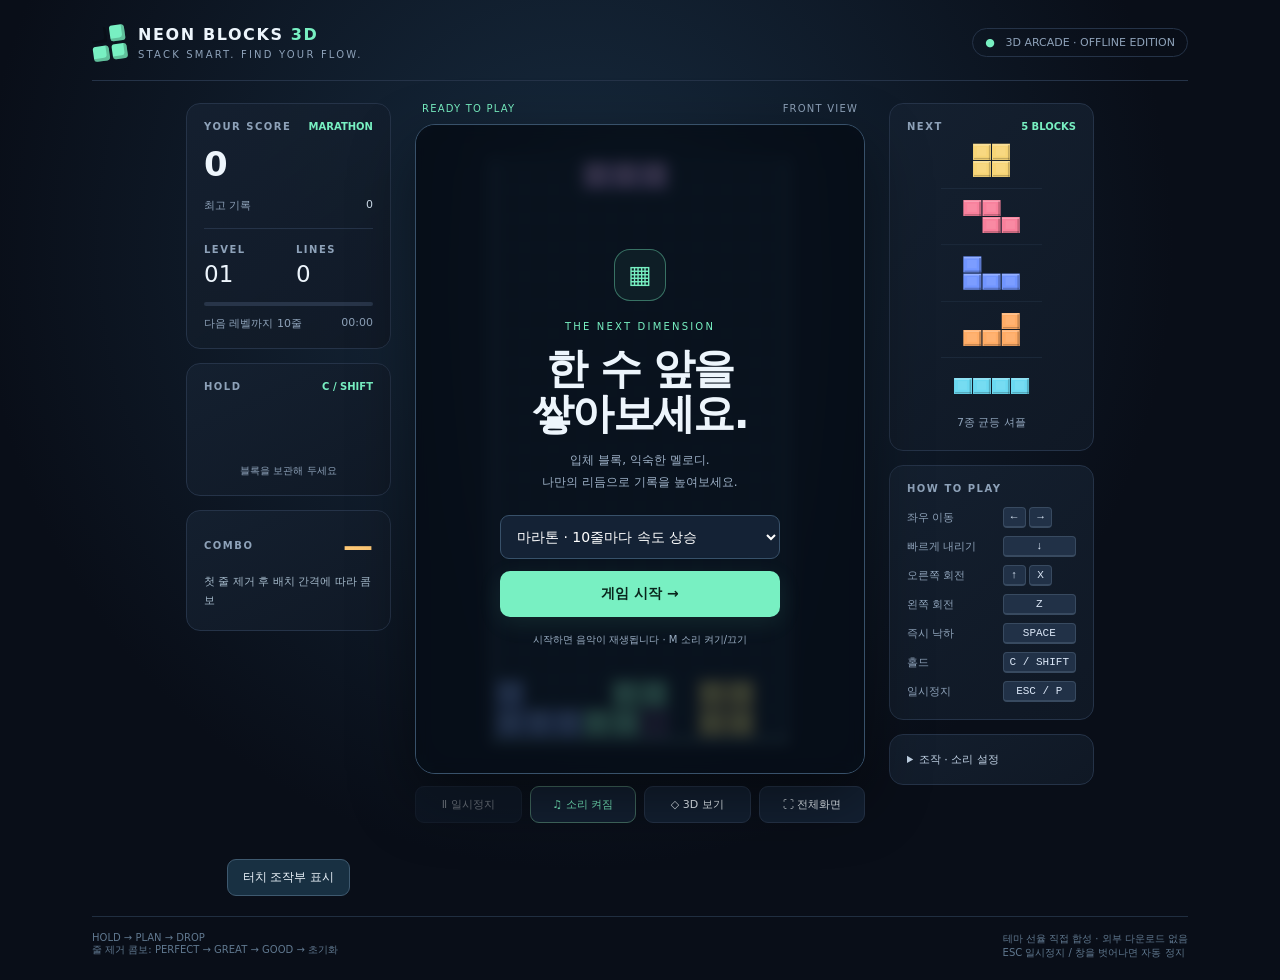
==== index.html @ 8e97a6e9 "Improve ergonomics: horizontal action keys, adjustable controller spacing, optional PC gamepad" ====
<!doctype html>
<html lang="ko">
<head>
<meta charset="utf-8"><meta name="viewport" content="width=device-width,initial-scale=1,viewport-fit=cover"><meta name="theme-color" content="#090e18"><meta name="apple-mobile-web-app-capable" content="yes"><meta name="mobile-web-app-capable" content="yes"><meta name="apple-mobile-web-app-status-bar-style" content="black-translucent">
<title>NEON BLOCKS 3D · 테트리스</title>
<style>
:root{color-scheme:dark;--bg:#090e18;--panel:#111b2a;--line:#253348;--text:#edf5fc;--muted:#8ea2b9;--mint:#78f0c2;--amber:#ffc976}*{box-sizing:border-box}body{margin:0;background:radial-gradient(ellipse at 45% 25%,#172b3f 0,transparent 60%),var(--bg);color:var(--text);font-family:Inter,"Segoe UI","Malgun Gothic",system-ui,sans-serif;font-size:14px;min-height:100svh}button,input,select{font:inherit}button{cursor:pointer;color:inherit}button:focus-visible,select:focus-visible,input:focus-visible{outline:2px solid var(--mint);outline-offset:4px}button{touch-action:manipulation}button:disabled{opacity:.35;cursor:default}.shell{max-width:1160px;margin:auto;padding:25px 32px 20px}.top{display:flex;align-items:center;justify-content:space-between;padding-bottom:20px;border-bottom:1px solid var(--line);gap:12px}.logo{display:flex;align-items:center;gap:12px}.mark{width:34px;height:34px;display:grid;grid-template-columns:1fr 1fr;gap:3px;transform:rotate(-8deg)}.mark i{background:var(--mint);border-radius:3px;box-shadow:inset -3px -3px #0003}.mark i:first-child{background:transparent}.logo b{letter-spacing:.1em;font-size:16px}.logo small{display:block;font-size:10px;letter-spacing:.22em;color:var(--muted);margin-top:5px}.pill{border:1px solid var(--line);padding:7px 12px;border-radius:30px;color:var(--muted);font-size:11px;white-space:nowrap}.pill span{color:var(--mint)}.layout{display:grid;grid-template-columns:205px minmax(280px,450px) 205px;gap:24px;justify-content:center;margin-top:22px;align-items:start}.rail{display:grid;gap:14px}.card{border:1px solid var(--line);border-radius:14px;background:linear-gradient(145deg,#152131dc,#101926e8);padding:17px}.caption{font-size:10px;letter-spacing:.15em;color:var(--muted);font-weight:700;display:flex;justify-content:space-between;align-items:center}.caption em{font-style:normal;color:var(--mint);letter-spacing:0}.score{font-size:34px;line-height:1.3;font-weight:750;letter-spacing:-.04em;font-variant-numeric:tabular-nums;margin:10px 0 12px}.record{font-size:11px;color:var(--muted);display:flex;justify-content:space-between}.record b{color:#d0dfed;font-weight:500}.twins{display:grid;grid-template-columns:1fr 1fr;gap:15px;border-top:1px solid var(--line);padding-top:15px;margin-top:15px}.metric{font-size:23px;margin-top:6px;font-variant-numeric:tabular-nums}.meter{height:4px;background:#283549;border-radius:4px;margin-top:15px;overflow:hidden}.meter i{display:block;height:100%;background:var(--mint);width:0;transition:width .2s}.time{margin-top:10px;font-size:11px;color:var(--muted);display:flex;justify-content:space-between}.preview{display:block;width:100%;height:72px}.nextcanvas{height:282px}.holdhint{font-size:10px;text-align:center;color:var(--muted)}.combo-row{display:flex;align-items:center;justify-content:space-between}.combo-number{color:var(--amber);font-size:30px;font-weight:800}.small{font-size:11px;color:var(--muted);line-height:1.7}.board-column{min-width:0}.board-meta{display:flex;justify-content:space-between;align-items:center;font-size:10px;letter-spacing:.12em;color:var(--muted);margin:0 7px 10px}.live{color:var(--mint)}.stage{position:relative;width:100%;aspect-ratio:450/650;border:1px solid #38516a;border-radius:20px;overflow:hidden;background:radial-gradient(ellipse at 50% 25%,#142635,#080f1b 75%);box-shadow:0 25px 65px #0007,inset 0 1px #a5ebff17}.stage:after{content:"";position:absolute;pointer-events:none;inset:0;border-radius:20px;box-shadow:inset 0 0 40px #0004}.stage>canvas{position:absolute;inset:0;width:100%;height:100%;display:block}.overlay{position:absolute;z-index:5;inset:0;display:flex;align-items:center;justify-content:center;background:#070e19c9;backdrop-filter:blur(7px);padding:28px;text-align:center}.overlay[hidden]{display:none}.intro-icon{width:52px;height:52px;border:1px solid #78f0c266;margin:0 auto 20px;display:grid;place-items:center;border-radius:16px;color:var(--mint);font-size:25px;background:#78f0c20d}.overlay h1{font-size:clamp(28px,3.5vw,42px);letter-spacing:-.04em;line-height:1.08;margin:14px 0}.overlay p{color:#9db0c6;font-size:12px;line-height:1.8;margin:14px 0 22px;white-space:pre-line}.overline{font-size:10px;letter-spacing:.22em;color:var(--mint)}.primary{background:var(--mint);border:0;color:#09251c;padding:14px 25px;border-radius:10px;font-weight:800;width:100%;box-shadow:0 6px 24px #78f0c218}.primary:hover{background:#a3ffd8}.secondary{background:#1c2a3b;border:1px solid #3c5067;border-radius:10px;padding:11px;width:100%;margin-top:9px}.overlay select{width:100%;padding:12px;background:#142235;color:white;border:1px solid #38516a;border-radius:9px;margin-bottom:12px}.overlay .note{font-size:10px;margin-bottom:0}.toast{position:absolute;z-index:3;pointer-events:none;top:42%;left:0;width:100%;text-align:center;font-size:27px;font-weight:900;letter-spacing:.04em;color:var(--mint);text-shadow:0 3px 15px #000,0 0 30px #78f0c244;opacity:0;transform:translateY(10px);transition:opacity .12s,transform .15s}.toast.show{opacity:1;transform:translateY(0)}.toast small{display:block;font-size:13px;color:#fff;margin-top:6px}.toolbar{display:grid;grid-template-columns:1fr 1fr 1fr;gap:8px;margin-top:12px}.tool{border:1px solid var(--line);background:#132032;border-radius:9px;padding:10px 5px;font-size:11px}.tool:hover{border-color:#62809a}.tool.active{color:var(--mint);border-color:#426b61}.controls{display:grid;grid-template-columns:1fr auto;gap:8px;align-items:center;color:var(--muted);font-size:11px;margin-top:13px}kbd{display:inline-block;padding:3px 6px;min-width:23px;text-align:center;color:#dce8f8;background:#213147;border:1px solid #384a60;border-bottom-width:2px;border-radius:4px;font:10px inherit}.settings summary{cursor:pointer;font-size:11px;color:#c1d2e5}.settings label{display:block;font-size:11px;color:var(--muted);margin-top:14px}.settings input{width:100%;accent-color:var(--mint);margin-top:9px}.settings output{float:right;color:var(--mint)}.foot{display:flex;justify-content:space-between;font-size:10px;color:#60788f;margin-top:20px;border-top:1px solid #202e40;padding-top:15px}.mobile{display:none}.danger{color:#ff8293!important}.log{min-height:40px;margin:10px 0 0;font-size:11px;line-height:1.7;color:#a4b9ca}.sr{position:absolute;width:1px;height:1px;overflow:hidden;clip:rect(0,0,0,0)}@media(min-width:900px) and (max-height:820px){.shell{padding-top:14px}.top{padding-bottom:13px}.layout{margin-top:15px;grid-template-columns:190px minmax(280px,390px) 190px;gap:20px}.card{padding:14px}.rail{gap:11px}.nextcanvas{height:250px}.foot{margin-top:12px}.stage{max-height:calc(100svh - 180px)}}@media(max-width:900px){.shell{padding:16px}.layout{grid-template-columns:155px minmax(260px,390px) 155px;gap:12px}.card{padding:12px}.score{font-size:28px}.logo b{font-size:14px}.pill{font-size:10px}}@media(max-width:700px){.shell{padding:12px 10px}.top{padding-bottom:12px}.pill{display:none}.layout{grid-template-columns:minmax(0,1fr) 92px;max-width:450px;gap:10px;margin:12px auto 0}.left{grid-column:1/-1;display:grid;grid-template-columns:1fr 1fr;gap:8px}.scorecard{grid-column:1/-1;display:flex;align-items:center;justify-content:space-between;gap:10px;padding:10px 12px}.scorecard>.caption{display:none}.score{font-size:25px;margin:0}.record{display:none}.twins{border:0;padding:0;margin:0;gap:20px}.metric{font-size:20px;margin:2px 0 0}.scorecard .meter,.scorecard .time{display:none}.left .holdcard{grid-column:1}.left .combocard{grid-column:2}.left .holdcard,.left .combocard{padding:8px 12px}.holdcard .preview{height:40px;width:94px;margin:auto}.holdhint{display:none}.combo-number{font-size:25px}.combocard .log{margin:0;min-height:16px;font-size:10px;line-height:1.4}.board-column{grid-column:1;grid-row:2}.right{grid-column:2;grid-row:2;gap:8px}.right .card{padding:10px 7px}.right .controlcard{display:none}.right .nextcanvas{height:247px}.right .caption{font-size:8px;letter-spacing:.06em}.right .small{font-size:10px}.settings summary{font-size:10px}.settings label{font-size:9px}.stage{aspect-ratio:320/590;border-radius:14px}.board-meta{font-size:9px;letter-spacing:0}.toolbar{gap:5px;margin-top:8px}.tool{font-size:10px;padding:9px 2px}.overlay{padding:18px}.overlay h1{font-size:31px}.overlay p{font-size:11px}.intro-icon{margin-bottom:12px}.mobile{grid-column:1/-1;display:grid;grid-template-columns:repeat(6,1fr);gap:7px}.mobile button{padding:15px 0;border:1px solid #3a5268;border-radius:10px;background:#182a3c;color:#e9f7ff;font-size:20px;touch-action:none;user-select:none}.mobile .drop{grid-column:span 2;background:#214739;color:var(--mint)}.mobile button:active{background:#3b5d69}.foot{max-width:450px;margin:14px auto 0;line-height:1.6;gap:15px}.logo small{font-size:8px}.log{font-size:10px}}@media(prefers-reduced-motion:reduce){*{transition:none!important}}

/* Mobile console: safe-area spacing, bounded gameboard, no stretched canvas */
.toolbar{grid-template-columns:repeat(4,minmax(0,1fr))}
@media (max-width:700px), (max-width:1100px) and (pointer:coarse){
 html{overscroll-behavior:none}body{min-width:0;overflow-x:hidden}
 .shell{padding:max(6px,env(safe-area-inset-top)) max(8px,env(safe-area-inset-right)) max(8px,env(safe-area-inset-bottom)) max(8px,env(safe-area-inset-left));max-width:720px}
 .top{padding-bottom:5px}.logo b{font-size:12px}.logo small{display:none}.mark{width:23px;height:23px}
 .layout{display:grid;grid-template-columns:minmax(0,1fr) clamp(72px,19vw,112px);gap:7px;max-width:680px;margin:6px auto 0}
 .left{grid-column:1/-1;display:flex;align-items:center;gap:6px;min-width:0}
 .left .scorecard{flex:1;min-width:0}.left .holdcard,.left .combocard{flex:0 0 auto;min-width:0}
 .left .scorecard{padding:5px 8px}.score{font-size:20px}.metric{font-size:15px}
 .left .holdcard{padding:5px;width:75px}.holdcard .preview{width:65px;height:32px}
 .left .combocard{padding:5px;width:82px}.combocard .log{font-size:8px;line-height:1.15;max-height:26px;overflow:hidden}.combo-number{font-size:17px}
 .board-column{grid-column:1;grid-row:2;min-width:0}.board-meta{margin:0 3px 4px;font-size:9px}
 .right{grid-column:2;grid-row:2;min-width:0}.right .card{padding:6px 4px}.right .nextcanvas{height:min(32svh,230px)}.right .small{font-size:9px}.right .settings{display:none}
 .stage{width:100%;height:min(53svh,690px);aspect-ratio:auto;border-radius:12px;min-height:180px}
 .toolbar{gap:3px;margin-top:5px}.tool{font-size:9px;padding:7px 1px;border-radius:6px}
 .mobile{display:block;grid-column:1/-1;background:linear-gradient(150deg,#1a2a40,#101b2d);border:1px solid #39526b;border-radius:19px;padding:9px 12px 10px;margin-top:2px;box-shadow:inset 0 2px 2px #ffffff12;touch-action:none;user-select:none}
 .mobile-top{display:flex;justify-content:space-between;gap:8px;align-items:center}.mobile-brand{letter-spacing:.13em;font-size:9px;color:#98dfcc;font-weight:800}.mobile-hint{font-size:9px;color:#91a4b6}
 .gamepad{display:flex;align-items:center;justify-content:space-between;gap:10px;min-height:132px}
 .dpad{display:grid;grid-template:repeat(3,43px)/repeat(3,43px);filter:drop-shadow(0 4px 4px #0006)}
 .mobile .pad{border:0;border-radius:5px;background:#2a3c50;color:#e8f1fc;font-size:18px;padding:0;touch-action:none}
 .dpad .up{grid-area:1/2}.dpad .leftkey{grid-area:2/1}.dpad .rightkey{grid-area:2/3}.dpad .downkey{grid-area:3/2}.pad-center{grid-area:2/2;background:#2a3c50}
 .actionpad{display:grid;grid-template-columns:repeat(2,57px);grid-template-rows:repeat(2,57px);gap:3px;transform:rotate(-13deg)}
 .mobile .round{border-radius:50%;border:2px solid #547388;background:#603857;color:white;font-size:18px;font-weight:900;padding:0;box-shadow:inset -2px -4px #0005,0 4px 0 #080f1a;touch-action:none}
 .mobile .round small{display:block;font-size:8px;font-weight:600}.round.a{grid-area:1/2}.round.b{grid-area:2/1}.round.h{grid-area:2/2;background:#24555a}
 .mobile button:active{filter:brightness(1.45);transform:translateY(2px)}
 .mobile-bottom{display:flex;justify-content:center;gap:9px;margin-top:8px}
 .mobile-bottom button{border:1px solid #4c6074;background:#1a2c3c;color:#bdd5e9;padding:7px 11px;border-radius:40px;font-size:10px;touch-action:manipulation}
 .foot{display:none}
}
@media(max-width:700px) and (max-height:790px){.stage{height:45svh}.gamepad{min-height:106px}.dpad{grid-template:repeat(3,35px)/repeat(3,35px)}.actionpad{grid-template-columns:repeat(2,47px);grid-template-rows:repeat(2,47px)}.mobile{padding:6px 11px}.mobile-bottom{margin-top:3px}}
@media(max-width:700px) and (orientation:landscape){.stage{height:68svh}.layout{max-width:680px}.gamepad{min-height:106px}}

/* PC (mouse/trackpad): hide touchscreen console even in narrow desktop windows. */
@media (hover:hover) and (pointer:fine){.mobile{display:none!important}}

/* Adjustable ergonomic control layout */
.mobile{--pad-inset:14px;--pad-gap:10px;--pad-shift:0px}
.mobile .gamepad{display:flex;align-items:center;justify-content:space-between;gap:var(--pad-gap);padding:8px var(--pad-inset);min-height:142px}
.mobile .dpad{flex:0 0 auto;transform:translateX(var(--pad-shift))}
.mobile .actionpad{display:flex!important;grid-template-columns:none!important;grid-template-rows:none!important;align-items:center;gap:var(--pad-gap);transform:translateX(calc(-1 * var(--pad-shift)))!important;flex:0 0 auto}
.mobile .round.a,.mobile .round.b,.mobile .round.h{grid-area:auto!important}
.mobile .round{width:clamp(38px,10vw,56px);height:clamp(38px,10vw,56px);flex:none}
.mobile .pad-settings{margin:8px 9px 3px;padding:9px 11px;border:1px solid #38536b;border-radius:12px;background:#0d1a2b}
.mobile .pad-settings summary{color:#b9e7db;font-weight:700;font-size:12px;cursor:pointer}
.mobile .pad-settings label{display:flex;align-items:center;justify-content:space-between;gap:9px;font-size:11px;color:#cedfee;margin:10px 0}
.mobile .pad-settings input[type=range]{width:48%;accent-color:#78f0c2}
.mobile .pad-settings output{min-width:32px;text-align:right;color:#78f0c2}
.mobile .pad-settings button{border:1px solid #506b80;background:#203548;border-radius:8px;padding:7px 10px;font-size:11px}
.pc-pad-toggle{display:none}
@media(max-width:390px){.mobile .gamepad{padding:6px 3px;gap:4px}.mobile .actionpad{gap:5px}.mobile .round{width:39px;height:39px;font-size:14px}.mobile .round small{font-size:7px}.mobile .dpad{grid-template:repeat(3,34px)/repeat(3,34px)}}
@media(min-width:391px) and (max-width:700px){.mobile .dpad{grid-template:repeat(3,40px)/repeat(3,40px)}}
@media(min-width:701px){.pc-pad-toggle{display:block;margin:12px auto 0;background:#183042;border:1px solid #3e596f;border-radius:9px;padding:9px 15px;font-size:12px}.mobile.show-pc-pad{display:block!important;max-width:640px;margin:12px auto 0;grid-column:1/-1;background:linear-gradient(150deg,#1a2a40,#101b2d);border:1px solid #39526b;border-radius:19px;padding:12px}.mobile.show-pc-pad .mobile-top{display:flex;justify-content:space-between}.mobile.show-pc-pad .mobile-bottom{display:flex;justify-content:center;gap:8px}.mobile.show-pc-pad .dpad{display:grid;grid-template:repeat(3,43px)/repeat(3,43px)}.mobile.show-pc-pad .pad{border:0;border-radius:5px;background:#2a3c50;color:#e8f1fc}.mobile.show-pc-pad .round{border-radius:50%;border:2px solid #547388;background:#603857;color:white;font-weight:900}.mobile.show-pc-pad .round.h{background:#24555a}.mobile.show-pc-pad .mobile-bottom button{border:1px solid #4c6074;border-radius:30px;background:#1a2c3c;padding:8px 12px}.mobile.show-pc-pad .pad-settings{display:block}}
</style>
</head>
<body>
<div class="shell">
<header class="top"><div class="logo"><div class="mark" aria-hidden="true"><i></i><i></i><i></i><i></i></div><div><b>NEON BLOCKS <span style="color:var(--mint)">3D</span></b><small>STACK SMART. FIND YOUR FLOW.</small></div></div><div class="pill"><span>●</span> &nbsp; 3D ARCADE · OFFLINE EDITION</div></header>
<main class="layout">
<aside class="rail left">
<section class="card scorecard"><div class="caption">YOUR SCORE <em id="modeTag">MARATHON</em></div><div class="score" id="score">0</div><div class="record">최고 기록 <b id="best">0</b></div><div class="twins"><div><div class="caption">LEVEL</div><div class="metric" id="level">01</div></div><div><div class="caption">LINES</div><div class="metric" id="lines">0</div></div></div><div class="meter"><i id="progress"></i></div><div class="time"><span id="goal">다음 레벨까지 10줄</span><span id="clock">00:00</span></div></section>
<section class="card holdcard"><div class="caption">HOLD <em>C / SHIFT</em></div><canvas class="preview" id="hold" width="340" height="130" aria-label="보관한 블록"></canvas><div class="holdhint" id="holdhint">블록을 보관해 두세요</div></section>
<section class="card combocard"><div class="combo-row"><div class="caption">COMBO</div><div class="combo-number" id="combo">—</div></div><div class="log" id="eventText">첫 줄 제거 후 배치 간격에 따라 콤보</div></section>
</aside>
<section class="board-column"><div class="board-meta"><span id="status" class="live">READY TO PLAY</span><span id="rendererLabel">3D VIEW</span></div><div class="stage" id="stage"><canvas id="board" aria-label="10열 20행 테트리스 게임판"></canvas><canvas id="fx" aria-hidden="true"></canvas><div class="toast" id="toast"></div><div class="overlay" id="overlay"><div style="width:100%;max-width:280px"><div class="intro-icon" id="overlayIcon" aria-hidden="true">▦</div><div class="overline" id="overline">THE NEXT DIMENSION</div><h1 id="title">한 수 앞을<br>쌓아보세요.</h1><p id="description">입체 블록, 익숙한 멜로디.<br>나만의 리듬으로 기록을 높여보세요.</p><select id="mode" aria-label="게임 모드"><option value="marathon">마라톤 · 10줄마다 속도 상승</option><option value="sprint">40줄 도전 · 최단 시간 도전</option><option value="zen">프리 모드 · 일정한 속도</option><option value="blitz">블리츠 · 2분 점수 대결</option><option value="survival">서바이벌 · 빠르게 가속</option></select><button id="start" class="primary">게임 시작 →</button><button id="restart" class="secondary" hidden>새 게임</button><p class="note" id="overlayNote">시작하면 음악이 재생됩니다 · M 소리 켜기/끄기</p></div></div></div><div class="toolbar"><button class="tool" id="pause">Ⅱ 일시정지</button><button class="tool active" id="sound" aria-pressed="true">♫ 소리 켜짐</button><button class="tool active" id="view" aria-pressed="true">◇ 입체 보기</button><button class="tool" id="fullscreen">⛶ 전체화면</button></div></section>
<aside class="rail right"><section class="card"><div class="caption">NEXT <em>5 BLOCKS</em></div><canvas id="next" class="preview nextcanvas" width="300" height="560" aria-label="다음 블록 5개"></canvas><div class="small" style="text-align:center">7종 균등 셔플</div></section><section class="card controlcard"><div class="caption">HOW TO PLAY</div><div class="controls"><span>좌우 이동</span><span><kbd>←</kbd> <kbd>→</kbd></span><span>빠르게 내리기</span><kbd>↓</kbd><span>오른쪽 회전</span><span><kbd>↑</kbd> <kbd>X</kbd></span><span>왼쪽 회전</span><kbd>Z</kbd><span>즉시 낙하</span><kbd>SPACE</kbd><span>홀드</span><kbd>C / SHIFT</kbd><span>일시정지</span><kbd>ESC / P</kbd></div></section><details class="card settings"><summary>조작 · 소리 설정</summary><label>낙하 재입력 대기 <output id="delayValue">260ms</output><input id="delay" aria-label="낙하 재입력 대기시간" type="range" min="180" max="500" step="20" value="260"></label><label>배경음 <output id="musicValue">35%</output><input id="musicVolume" aria-label="배경음 볼륨" type="range" min="0" max="100" value="35"></label><label>효과음 <output id="sfxValue">65%</output><input id="sfxVolume" aria-label="효과음 볼륨" type="range" min="0" max="100" value="65"></label><p class="small">스페이스바를 놓아야 다시 낙하합니다. 착지 후 0.5초 동안 위치를 조정할 수 있습니다.</p></details></aside>
<div class="mobile" aria-label="게임보이 스타일 터치 조작">
 <div class="mobile-top"><span class="mobile-brand">NEON · POCKET CONSOLE</span><span class="mobile-hint">길게 누르면 연속 이동</span></div>
 <div class="gamepad">
  <div class="dpad" aria-label="방향키"><button data-action="rotate" class="pad up" aria-label="회전">▲</button><button data-action="left" class="pad leftkey" aria-label="왼쪽">◀</button><span class="pad-center" aria-hidden="true"></span><button data-action="right" class="pad rightkey" aria-label="오른쪽">▶</button><button data-action="down" class="pad downkey" aria-label="빠른 하강">▼</button></div>
  <div class="actionpad"><button class="round a" data-action="drop" aria-label="즉시 낙하">A<small>DROP</small></button><button class="round b" data-action="ccw" aria-label="반시계 회전">B<small>회전</small></button><button class="round h" data-action="hold" aria-label="홀드">H<small>HOLD</small></button></div>
 </div>
 <details class="pad-settings" id="padSettings"><summary>⚙ 조작키 위치·간격 설정</summary><label>가장자리 여백 <input id="padInset" type="range" min="0" max="28" step="2" value="14"><output id="padInsetValue">14px</output></label><label>키 좌우 이동 <input id="padShift" type="range" min="-16" max="16" step="2" value="0"><output id="padShiftValue">0px</output></label><label>키 간격 <input id="padGap" type="range" min="4" max="18" step="2" value="10"><output id="padGapValue">10px</output></label><button type="button" id="padReset">기본 위치 복원</button></details><div class="mobile-bottom"><button id="touchPause">Ⅱ 일시정지</button><button id="touchSound">♫ 사운드</button><button id="touchFullscreen">⛶ 전체화면</button></div>
</div>
<button class="pc-pad-toggle" id="pcPadToggle" type="button" aria-pressed="false">터치 조작부 표시</button></main><footer class="foot"><span>HOLD → PLAN → DROP<br>줄 제거 콤보: PERFECT → GREAT → GOOD → 초기화</span><span>테마 선율 직접 합성 · 외부 다운로드 없음<br>ESC 일시정지 / 창을 벗어나면 자동 정지</span></footer>
<div class="sr" id="announce" aria-live="polite"></div>
</div>
<script id="engine">
'use strict';
// 게임 규칙은 렌더링/입력/오디오와 분리합니다. 시간 단위는 밀리초입니다.
const SHAPES={I:[[0,0,0,0],[1,1,1,1],[0,0,0,0],[0,0,0,0]],J:[[1,0,0],[1,1,1],[0,0,0]],L:[[0,0,1],[1,1,1],[0,0,0]],O:[[1,1],[1,1]],S:[[0,1,1],[1,1,0],[0,0,0]],T:[[0,1,0],[1,1,1],[0,0,0]],Z:[[1,1,0],[0,1,1],[0,0,0]]};
const COLORS={I:'#6bd9f1',J:'#7195ff',L:'#ffac66',O:'#f7d577',S:'#78e7b3',T:'#bd99ff',Z:'#f8809c'};
const JK={'0>1':[[0,0],[-1,0],[-1,-1],[0,2],[-1,2]],'1>0':[[0,0],[1,0],[1,1],[0,-2],[1,-2]],'1>2':[[0,0],[1,0],[1,1],[0,-2],[1,-2]],'2>1':[[0,0],[-1,0],[-1,-1],[0,2],[-1,2]],'2>3':[[0,0],[1,0],[1,-1],[0,2],[1,2]],'3>2':[[0,0],[-1,0],[-1,1],[0,-2],[-1,-2]],'3>0':[[0,0],[-1,0],[-1,1],[0,-2],[-1,-2]],'0>3':[[0,0],[1,0],[1,-1],[0,2],[1,2]]};
const IK={'0>1':[[0,0],[-2,0],[1,0],[-2,1],[1,-2]],'1>0':[[0,0],[2,0],[-1,0],[2,-1],[-1,2]],'1>2':[[0,0],[-1,0],[2,0],[-1,-2],[2,1]],'2>1':[[0,0],[1,0],[-2,0],[1,2],[-2,-1]],'2>3':[[0,0],[2,0],[-1,0],[2,-1],[-1,2]],'3>2':[[0,0],[-2,0],[1,0],[-2,1],[1,-2]],'3>0':[[0,0],[1,0],[-2,0],[1,2],[-2,-1]],'0>3':[[0,0],[-1,0],[2,0],[-1,-2],[2,1]]};
class BlockEngine{
 constructor(random=Math.random,onEvent=()=>{}){this.random=random;this.onEvent=onEvent;this.dropDelay=260;this.reset('marathon');this.state='ready';}
 emit(type,data={}){this.onEvent({type,...data});}
 reset(mode='marathon'){this.mode=mode;this.board=Array.from({length:22},()=>Array(10).fill(null));this.queue=[];this.bag=[];this.piece=null;this.held=null;this.holdUsed=false;this.score=0;this.lines=0;this.level=1;this.combo=0;this.maxCombo=0;this.comboGrade='';this.locksSinceClear=0;this.hasCleared=false;this.b2b=false;this.elapsed=0;this.now=0;this.lastDrop=-Infinity;this.spawnAge=0;this.gravity=0;this.lockTime=0;this.lockResets=0;this.clearing=[];this.clearTime=0;this.state='running';this.resumeLeft=0;this.fillQueue();this.spawn();}
 fillQueue(){while(this.queue.length<6){if(!this.bag.length){this.bag=Object.keys(SHAPES);for(let i=6;i>0;i--){const j=Math.floor(this.random()*(i+1));[this.bag[i],this.bag[j]]=[this.bag[j],this.bag[i]];}}this.queue.push(this.bag.pop());}}
 make(type){return{type,m:SHAPES[type].map(r=>r.slice()),x:type==='O'?4:3,y:1,r:0,lastRotation:false};}
 spawn(type){this.piece=this.make(type||this.queue.shift());this.fillQueue();this.spawnAge=0;this.gravity=0;this.lockTime=0;this.lockResets=0;if(this.collides())this.finish(false);}
 collides(p=this.piece,dx=0,dy=0,m=p?.m){if(!p)return true;for(let y=0;y<m.length;y++)for(let x=0;x<m[y].length;x++)if(m[y][x]){const xx=p.x+x+dx,yy=p.y+y+dy;if(xx<0||xx>=10||yy>=22||yy<0||this.board[yy][xx])return true;}return false;}
 get active(){return this.state==='running'&&!!this.piece&&!this.clearing.length;}
 ground(){return this.collides(this.piece,0,1);}
 resetLock(wasGrounded){if(wasGrounded&&this.lockResets<15){this.lockTime=0;this.lockResets++;}}
 move(dx){if(!this.active||this.collides(this.piece,dx,0))return false;const g=this.ground();this.piece.x+=dx;this.piece.lastRotation=false;this.resetLock(g);this.emit('move');return true;}
 rotate(dir=1){if(!this.active||this.piece.type==='O')return false;const p=this.piece,n=p.m.length,m=Array.from({length:n},()=>Array(n).fill(0));for(let y=0;y<n;y++)for(let x=0;x<n;x++)if(dir>0)m[x][n-1-y]=p.m[y][x];else m[n-1-x][y]=p.m[y][x];const r=(p.r+dir+4)%4,kicks=(p.type==='I'?IK:JK)[p.r+'>'+r],ground=this.ground();for(const [dx,dy] of kicks){if(!this.collides(p,dx,dy,m)){p.x+=dx;p.y+=dy;p.m=m;p.r=r;p.lastRotation=true;this.resetLock(ground);this.emit('rotate');return true;}}return false;}
 down(manual=false){if(!this.active)return false;if(!this.collides(this.piece,0,1)){this.piece.y++;this.piece.lastRotation=false;if(manual)this.score++;this.gravity=0;return true;}return false;}
 ghostY(){if(!this.piece)return 0;let y=this.piece.y;while(!this.collides({...this.piece,y},0,1))y++;return y;}
 hardDrop(){// 키 반복 차단과 별개로 엔진에서도 쿨다운 및 새 블록 보호를 검사합니다.
 if(!this.active||this.now-this.lastDrop<this.dropDelay||this.spawnAge<160)return false;this.lastDrop=this.now;const y=this.ghostY(),distance=y-this.piece.y;if(distance)this.piece.lastRotation=false;this.piece.y=y;this.score+=distance*2;this.emit('drop',{distance,x:this.piece.x});this.lock();return true;}
 hold(){if(!this.active||this.holdUsed)return false;const type=this.piece.type,old=this.held;this.held=type;this.holdUsed=true;this.spawn(old||undefined);this.emit('hold');return true;}
 tSpin(){if(this.piece.type!=='T'||!this.piece.lastRotation)return false;const p=this.piece;let corners=0;for(const [dx,dy] of [[0,0],[2,0],[0,2],[2,2]]){const x=p.x+dx,y=p.y+dy;if(x<0||x>=10||y<0||y>=22||this.board[y][x])corners++;}return corners>=3;}
 lock(){if(!this.active)return;this.locksSinceClear++;const p=this.piece,spin=this.tSpin();for(let y=0;y<p.m.length;y++)for(let x=0;x<p.m.length;x++)if(p.m[y][x])this.board[p.y+y][p.x+x]=p.type;this.piece=null;this.holdUsed=false;this.clearing=[];for(let y=0;y<22;y++)if(this.board[y].every(Boolean))this.clearing.push(y);this.emit('lock');if(this.clearing.length){this.pendingSpin=spin;this.clearTime=0;this.emit('clearStart',{rows:this.clearing.slice(),board:this.board.map(r=>r.slice())});}else{if(spin){const points=400*this.level;this.score+=points;this.emit('reward',{name:'T-SPIN',points,combo:0,b2b:false,perfect:false});}this.spawn();}}
 finishClear(){const n=this.clearing.length,spin=this.pendingSpin,difficult=n===4||spin,b2b=difficult&&this.b2b,oldLevel=this.level;this.board=this.board.filter((r,y)=>!this.clearing.includes(y));while(this.board.length<22)this.board.unshift(Array(10).fill(null));const interval=this.locksSinceClear;this.locksSinceClear=0;if(!this.hasCleared){this.hasCleared=true;this.combo=0;this.comboGrade='';}else if(interval<=3){this.combo++;this.comboGrade=['','PERFECT COMBO','GREAT COMBO','GOOD COMBO'][interval];}else{this.combo=0;this.comboGrade='';}this.maxCombo=Math.max(this.maxCombo,this.combo);const base=(spin?[400,800,1200,1600][n]:[0,100,300,500,800][n])*this.level;const perfect=this.board.every(r=>r.every(v=>!v));const points=Math.floor(base*(b2b?1.5:1))+50*this.combo*this.level+(perfect?2000*this.level:0);this.score+=points;this.lines+=n;this.level=this.mode==='marathon'?Math.floor(this.lines/10)+1:this.mode==='survival'?Math.floor(this.elapsed/20000)+1:1;this.b2b=difficult;this.clearing=[];this.emit('reward',{comboGrade:this.comboGrade,name:perfect?'PERFECT CLEAR':spin?'T-SPIN '+['','SINGLE','DOUBLE','TRIPLE'][n]:['','SINGLE','DOUBLE','TRIPLE','TETRIS!'][n],points,combo:this.combo,b2b,perfect,n});if(this.level>oldLevel)this.emit('level',{level:this.level});if(this.mode==='sprint'&&this.lines>=40)this.finish(true);else this.spawn();}
 finish(won){this.state=won?'won':'over';this.emit(won?'won':'over');}
 pause(){if(this.state==='running'||this.state==='countdown'){this.state='paused';this.emit('pause');return true;}return false;}
 resume(){if(this.state!=='paused')return;this.state='countdown';this.resumeLeft=900;this.emit('resume');}
 tick(dt){if(this.state==='countdown'){this.resumeLeft-=dt;if(this.resumeLeft<=0){this.state='running';this.emit('resumed');}return;}if(this.state!=='running')return;this.now+=dt;this.elapsed+=dt;if(this.mode==='blitz'&&this.elapsed>=120000){this.elapsed=120000;this.finish(true);return;}if(this.clearing.length){this.clearTime+=dt;if(this.clearTime>=260)this.finishClear();return;}if(!this.active)return;this.spawnAge+=dt;const speed=this.mode==='marathon'?Math.max(65,800*Math.pow(.82,this.level-1)):this.mode==='sprint'?700:this.mode==='survival'?Math.max(80,680*Math.pow(.78,this.level-1)):this.mode==='blitz'?650:900;if(this.mode==='survival')this.level=Math.floor(this.elapsed/20000)+1;this.gravity+=dt;let steps=0;while(this.gravity>=speed&&steps++<16){this.gravity-=speed;if(!this.collides(this.piece,0,1)){this.piece.y++;this.piece.lastRotation=false;}else break;}if(this.ground()){this.lockTime+=dt;if(this.lockTime>=500)this.lock();}else if(this.lockResets<15)this.lockTime=0;}
}
globalThis.BlockEngine=BlockEngine;
</script>
<script>
(()=>{'use strict';
const $=id=>document.getElementById(id),reduce=matchMedia('(prefers-reduced-motion: reduce)').matches;
const fmtTime=ms=>{const s=Math.floor(ms/1000);return String(Math.floor(s/60)).padStart(2,'0')+':'+String(s%60).padStart(2,'0');};
// Web Audio: 녹음 파일 없이 Korobeiniki 테마 선율과 별도의 효과음을 합성합니다.
class Synth{
 constructor(){this.enabled=true;this.music=.35;this.effects=.65;this.index=0;this.next=0;this.nodes=new Set();this.available=true;}
 init(){if(!this.available)return;try{if(!this.ctx){const A=window.AudioContext||window.webkitAudioContext;if(!A){this.available=false;return;}this.ctx=new A();this.master=this.ctx.createGain();this.master.gain.value=.65;const limiter=this.ctx.createDynamicsCompressor();limiter.threshold.value=-15;limiter.ratio.value=6;this.master.connect(limiter).connect(this.ctx.destination);this.mg=this.ctx.createGain();this.sg=this.ctx.createGain();this.mg.connect(this.master);this.sg.connect(this.master);this.apply();}if(this.ctx.state==='suspended')this.ctx.resume().catch(()=>{});}catch{this.available=false;}}
 apply(){if(!this.ctx)return;this.mg.gain.setValueAtTime(this.enabled?this.music*.16:0,this.ctx.currentTime);this.sg.gain.setValueAtTime(this.enabled?this.effects*.3:0,this.ctx.currentTime);}
 note(midi,duration=.1,when=0,music=false,wave='square',end){if(!this.ctx||!this.enabled)return;const c=this.ctx,t=Math.max(c.currentTime,when),o=c.createOscillator(),g=c.createGain();o.type=wave;const f=440*Math.pow(2,(midi-69)/12);o.frequency.setValueAtTime(f,t);if(end)o.frequency.exponentialRampToValueAtTime(end,t+duration);g.gain.setValueAtTime(0,t);g.gain.linearRampToValueAtTime(music?.55:.8,t+.006);g.gain.exponentialRampToValueAtTime(.001,t+duration);o.connect(g).connect(music?this.mg:this.sg);o.start(t);o.stop(t+duration+.02);this.nodes.add(o);o.onended=()=>{this.nodes.delete(o);o.disconnect();g.disconnect();};}
 stop(){for(const o of this.nodes){try{o.stop();}catch{}}this.nodes.clear();this.next=0;}
 play(type,n=1){if(!this.ctx||!this.enabled)return;const t=this.ctx.currentTime;if(type==='move')this.note(45,.025,t,false,'triangle');if(type==='rotate'){this.note(69,.055,t);this.note(76,.055,t+.035);}if(type==='hold'){this.note(64,.075,t,false,'triangle');this.note(72,.1,t+.05,false,'triangle');}if(type==='drop'){this.note(43,.15,t,false,'triangle',35);this.note(31,.1,t,false,'square',28);}if(type==='lock')this.note(36,.055,t,false,'triangle');if(type==='reward')[72,76,79,84,88].slice(0,Math.min(5,n+2)).forEach((v,i)=>this.note(v,.17,t+i*.05,false,'square'));if(type==='level'||type==='won')[72,76,79,84,91].forEach((v,i)=>this.note(v,.22,t+i*.1));if(type==='over')[64,60,57,52,45].forEach((v,i)=>this.note(v,.3,t+i*.13,false,'triangle'));}
 tick(active,level){if(!this.ctx||!this.enabled||!active||this.ctx.state!=='running')return;const c=this.ctx;if(!this.next||this.next<c.currentTime-.3)this.next=c.currentTime+.025;let guard=0;while(this.next<c.currentTime+.13&&guard++<8){const [m,d]=THEME[this.index%THEME.length],beat=.24/(1+Math.min(10,level-1)*.015);if(m)this.note(m,d*beat*.9,this.next,true,'square');const phase=Math.floor(this.index/8)%4,bass=[45,45,40,40][phase];this.note(bass,Math.min(.26,d*beat*.8),this.next,true,'triangle');if(this.index%2===0)this.note(bass+12,.1,this.next+.02,true,'triangle');this.next+=d*beat;this.index++;}}
}
const THEME=[[76,2],[71,1],[72,1],[74,2],[72,1],[71,1],[69,2],[69,1],[72,1],[76,2],[74,1],[72,1],[71,3],[72,1],[74,2],[76,2],[72,2],[69,2],[69,4],[0,1],[74,2],[77,1],[81,2],[79,1],[77,1],[76,3],[72,1],[76,2],[74,1],[72,1],[71,2],[71,1],[72,1],[74,2],[76,2],[72,2],[69,2],[69,4],[0,1],[76,4],[72,4],[74,4],[71,4],[72,4],[69,4],[68,4],[71,4],[76,4],[72,4],[74,4],[71,4],[72,2],[76,2],[81,4],[80,4],[0,2]];
const audio=new Synth();let game,renderer,lastFrame=performance.now(),particles=[],shake=0,toastLeft=0,tilt=false,lastUI='',endSaved=false;
const rgb=hex=>[1,3,5].map(i=>parseInt(hex.slice(i,i+2),16)/255);
// 큐브의 앞/뒤/옆면을 실제 3D 좌표로 구성하고 WebGL 깊이 버퍼로 그립니다.
class Renderer{
 constructor(canvas){this.canvas=canvas;this.gl=canvas.getContext('webgl',{alpha:true,antialias:true,premultipliedAlpha:false});if(!this.gl)throw Error('WebGL unavailable');this.init();this.resize();}
 init(){const g=this.gl,vs=`attribute vec3 p;attribute vec3 n;attribute vec4 c;uniform vec2 size;uniform vec2 angles;varying vec4 col;void main(){float sy=sin(angles.x),cy=cos(angles.x),sx=sin(angles.y),cx=cos(angles.y);vec3 a=vec3(p.x*cy+p.z*sy,p.y,-p.x*sy+p.z*cy);vec3 b=vec3(a.x,a.y*cx-a.z*sx,a.y*sx+a.z*cx);gl_Position=vec4(b.x/size.x,b.y/size.y,-b.z/30.,1.);float light=.64+.36*max(0.,dot(n,normalize(vec3(-.5,.8,1.3))));col=vec4(c.rgb*light,c.a);}`,fs=`precision mediump float;varying vec4 col;void main(){gl_FragColor=col;}`;const shader=(type,src)=>{const s=g.createShader(type);g.shaderSource(s,src);g.compileShader(s);if(!g.getShaderParameter(s,g.COMPILE_STATUS))throw Error(g.getShaderInfoLog(s));return s;};this.program=g.createProgram();g.attachShader(this.program,shader(g.VERTEX_SHADER,vs));g.attachShader(this.program,shader(g.FRAGMENT_SHADER,fs));g.linkProgram(this.program);if(!g.getProgramParameter(this.program,g.LINK_STATUS))throw Error('Shader link failed');g.useProgram(this.program);this.buffer=g.createBuffer();g.bindBuffer(g.ARRAY_BUFFER,this.buffer);[['p',3,0],['n',3,12],['c',4,24]].forEach(([name,num,offset])=>{const loc=g.getAttribLocation(this.program,name);g.enableVertexAttribArray(loc);g.vertexAttribPointer(loc,num,g.FLOAT,false,40,offset);});this.sizeLoc=g.getUniformLocation(this.program,'size');this.anglesLoc=g.getUniformLocation(this.program,'angles');g.enable(g.DEPTH_TEST);g.enable(g.BLEND);g.blendFunc(g.SRC_ALPHA,g.ONE_MINUS_SRC_ALPHA);}
 resize(){const box=this.canvas.getBoundingClientRect(),d=Math.min(devicePixelRatio||1,2);this.canvas.width=Math.round(box.width*d);this.canvas.height=Math.round(box.height*d);this.aspect=box.width/box.height;this.sy=11.25;this.sx=this.sy*this.aspect;this.gl.viewport(0,0,this.canvas.width,this.canvas.height);}
 cube(x,y,z,w,h,d,color,alpha=1){const c=Array.isArray(color)?color:rgb(color),X=w/2,Y=h/2,Z=d/2;const faces=[[[0,0,1],[[-X,-Y,Z],[X,-Y,Z],[X,Y,Z],[-X,Y,Z]]],[[0,0,-1],[[X,-Y,-Z],[-X,-Y,-Z],[-X,Y,-Z],[X,Y,-Z]]],[[1,0,0],[[X,-Y,Z],[X,-Y,-Z],[X,Y,-Z],[X,Y,Z]]],[[-1,0,0],[[-X,-Y,-Z],[-X,-Y,Z],[-X,Y,Z],[-X,Y,-Z]]],[[0,1,0],[[-X,Y,Z],[X,Y,Z],[X,Y,-Z],[-X,Y,-Z]]],[[0,-1,0],[[-X,-Y,-Z],[X,-Y,-Z],[X,-Y,Z],[-X,-Y,Z]]]];for(const [n,v] of faces)for(const i of [0,1,2,0,2,3])this.vertices.push(x+v[i][0],y+v[i][1],z+v[i][2],...n,...c,alpha);}
 block(x,y,color,ghost=false,scale=1){if(y<2)return;const xx=x-4.5,yy=11.5-y;if(ghost){const c=rgb(color).map(v=>v*.44);this.cube(xx,yy,-.25,.9,.9,.055,c);const t=.026;this.cube(xx-.44,yy,-.20,t,.9,.04,color);this.cube(xx+.44,yy,-.20,t,.9,.04,color);this.cube(xx,yy-.44,-.20,.9,t,.04,color);this.cube(xx,yy+.44,-.20,.9,t,.04,color);}else{this.cube(xx,yy,.06,.92*scale,.92*scale,.63,color);this.cube(xx,yy+.025,.388,.72*scale,.70*scale,.025,rgb(color).map(v=>Math.min(1,v*1.13+.04)));this.cube(xx,yy+.385,.40,.76*scale,.025,.025,rgb(color).map(v=>Math.min(1,v+.25)));}}
 project(x,y){let xx=x-4.5,yy=11.5-y,z=.4;const ay=tilt?-.22:0,ax=tilt?.08:0;const a=xx*Math.cos(ay)+z*Math.sin(ay),az=-xx*Math.sin(ay)+z*Math.cos(ay),b=yy*Math.cos(ax)-az*Math.sin(ax);return[(a/this.sx+1)*this.canvas.clientWidth/2,(1-b/this.sy)*this.canvas.clientHeight/2];}
 draw(e,now){const g=this.gl;g.clearColor(0,0,0,0);g.clear(g.COLOR_BUFFER_BIT|g.DEPTH_BUFFER_BIT);g.useProgram(this.program);g.uniform2f(this.sizeLoc,this.sx,this.sy);g.uniform2f(this.anglesLoc,tilt?-.22:0,tilt?.08:0);this.vertices=[];this.cube(0,0,-.68,10.28,20.25,.3,'#162737');for(let x=0;x<=10;x++)this.cube(x-5,0,-.5,.017,20,.012,'#294052');for(let y=0;y<=20;y++)this.cube(0,10-y,-.5,10,.017,.012,'#294052');this.cube(-5.12,0,-.18,.1,20.25,.8,'#446077');this.cube(5.12,0,-.18,.1,20.25,.8,'#446077');this.cube(0,-10.14,-.15,10.35,.12,.9,'#78b1b5');
 if(e.piece){const gy=e.ghostY();e.piece.m.forEach((r,y)=>r.forEach((v,x)=>{if(v)this.block(e.piece.x+x,gy+y,COLORS[e.piece.type],true);}));}
 e.board.forEach((r,y)=>r.forEach((v,x)=>{if(!v)return;const clear=e.clearing.includes(y),t=e.clearTime/260;this.block(x,y,clear?'#d7fff1':COLORS[v],false,clear?Math.max(.05,1-t):1);}));
 if(e.piece)e.piece.m.forEach((r,y)=>r.forEach((v,x)=>{if(v)this.block(e.piece.x+x,e.piece.y+y,COLORS[e.piece.type]);}));
 if(e.state==='ready'){const decor=[[0,21,'J'],[1,21,'J'],[2,21,'J'],[0,20,'J'],[3,21,'S'],[4,21,'S'],[4,20,'S'],[5,20,'S'],[7,21,'O'],[8,21,'O'],[7,20,'O'],[8,20,'O']];decor.forEach(([x,y,v])=>this.block(x,y,COLORS[v]));}
 g.bindBuffer(g.ARRAY_BUFFER,this.buffer);g.bufferData(g.ARRAY_BUFFER,new Float32Array(this.vertices),g.DYNAMIC_DRAW);g.drawArrays(g.TRIANGLES,0,this.vertices.length/10);}
}
class FlatRenderer{
 constructor(canvas){this.canvas=canvas;this.c=canvas.getContext('2d');this.resize();}
 resize(){const r=this.canvas.getBoundingClientRect(),d=Math.min(devicePixelRatio||1,2);this.canvas.width=r.width*d;this.canvas.height=r.height*d;this.c.setTransform(d,0,0,d,0,0);this.s=Math.min(r.width/11.5,r.height/22);this.ox=(r.width-this.s*10)/2;this.oy=(r.height-this.s*20)/2;}
 project(x,y){return[this.ox+(x+.5)*this.s,this.oy+(y-1.5)*this.s];}
 draw(e){const c=this.c,s=this.s;c.clearRect(0,0,this.canvas.width,this.canvas.height);c.fillStyle='#0b1725';c.fillRect(this.ox,this.oy,10*s,20*s);c.strokeStyle='#243a4e';for(let x=0;x<=10;x++){c.beginPath();c.moveTo(this.ox+x*s,this.oy);c.lineTo(this.ox+x*s,this.oy+20*s);c.stroke();}for(let y=0;y<=20;y++){c.beginPath();c.moveTo(this.ox,this.oy+y*s);c.lineTo(this.ox+10*s,this.oy+y*s);c.stroke();}const block=(x,y,t,ghost=false)=>{if(y<2)return;const [xx,yy]=this.project(x,y);if(ghost){c.strokeStyle=COLORS[t];c.strokeRect(xx-s*.43,yy-s*.43,s*.86,s*.86);}else drawMini(c,xx-s*.46,yy-s*.46,s*.92,COLORS[t]);};if(e.piece){const gy=e.ghostY();e.piece.m.forEach((r,y)=>r.forEach((v,x)=>{if(v)block(e.piece.x+x,gy+y,e.piece.type,true);}));}e.board.forEach((r,y)=>r.forEach((v,x)=>{if(v)block(x,y,v);}));if(e.piece)e.piece.m.forEach((r,y)=>r.forEach((v,x)=>{if(v)block(e.piece.x+x,e.piece.y+y,e.piece.type);}));}
}
function drawMini(c,x,y,s,color){c.fillStyle=color;c.fillRect(x+1,y+1,s-2,s-2);c.fillStyle='#ffffff40';c.fillRect(x+2,y+2,s-4,3);c.fillStyle='#00000035';c.fillRect(x+s-5,y+4,3,s-5);c.fillRect(x+3,y+s-5,s-5,3);c.fillStyle='#ffffff13';c.fillRect(x+s*.23,y+s*.23,s*.5,s*.5);}
function preview(id,types,muted=false){const c=$(id).getContext('2d'),w=c.canvas.width,h=c.canvas.height;c.clearRect(0,0,w,h);c.globalAlpha=muted?.35:1;const slot=h/Math.max(1,types.length);types.forEach((t,i)=>{if(!t)return;const m=SHAPES[t],cells=[];m.forEach((r,y)=>r.forEach((v,x)=>{if(v)cells.push([x,y]);}));const minX=Math.min(...cells.map(v=>v[0])),maxX=Math.max(...cells.map(v=>v[0])),minY=Math.min(...cells.map(v=>v[1])),maxY=Math.max(...cells.map(v=>v[1]));const s=Math.min(w/6,slot/3.3),ox=(w-(maxX-minX+1)*s)/2,oy=slot*i+(slot-(maxY-minY+1)*s)/2;cells.forEach(([x,y])=>drawMini(c,ox+(x-minX)*s,oy+(y-minY)*s,s,COLORS[t]));if(id==='next'&&i<types.length-1){c.strokeStyle='#26364a';c.beginPath();c.moveTo(w*.2,slot*(i+1));c.lineTo(w*.8,slot*(i+1));c.stroke();}});c.globalAlpha=1;}
function readRecord(mode){try{return JSON.parse(localStorage.getItem('neon3d-record-'+mode)||'{}');}catch{return {};}}
function saveRecord(){if(endSaved)return;endSaved=true;const r=readRecord(game.mode);r.score=Math.max(Number(r.score)||0,game.score);if(game.state==='won')r.time=Math.min(Number(r.time)||Infinity,game.elapsed);try{localStorage.setItem('neon3d-record-'+game.mode,JSON.stringify(r));}catch{}return r;}
function toast(title,sub=''){const el=$('toast');el.replaceChildren(document.createTextNode(title));if(sub){const small=document.createElement('small');small.textContent=sub;el.append(small);}el.classList.add('show');toastLeft=1300;$('announce').textContent=title+' '+sub;}
function event(ev){if(!game)return;if(['move','rotate','hold','drop','lock','level','over','won'].includes(ev.type))audio.play(ev.type);if(ev.type==='drop'&&!reduce)shake=7;
 if(ev.type==='clearStart'&&!reduce&&renderer){for(const y of ev.rows)for(let x=0;x<10;x++){const [px,py]=renderer.project(x,y);for(let i=0;i<4;i++)particles.push({x:px,y:py,vx:(Math.random()-.5)*220,vy:-60-Math.random()*180,life:650+Math.random()*300,max:950,color:COLORS[ev.board[y][x]]});}}
 if(ev.type==='reward'){audio.play('reward',(ev.n||1)+Math.min(2,ev.combo));toast(ev.comboGrade||ev.name,(ev.comboGrade?ev.name+' · ':'')+(ev.b2b?'BACK-TO-BACK · ':'')+'+'+ev.points.toLocaleString());$('eventText').textContent=(ev.comboGrade?ev.comboGrade+' · ':'')+ev.name+' +'+ev.points.toLocaleString();}
 if(ev.type==='level')$('eventText').textContent+=' · LEVEL '+ev.level;
 if(ev.type==='pause'){audio.stop();clearInput();showOverlay('pause');}
 if(ev.type==='resume'){clearInput();$('overlay').hidden=true;$('toast').classList.remove('show');}
 if(ev.type==='resumed'){audio.next=0;}
 if(ev.type==='over'||ev.type==='won'){saveRecord();clearInput();audio.stop();audio.play(ev.type);showOverlay(ev.type);}
}
game=new BlockEngine(Math.random,event);
try{renderer=new Renderer($('board'));}catch{const old=$('board'),replacement=document.createElement('canvas');replacement.id='board';replacement.setAttribute('aria-label','테트리스 게임판');old.replaceWith(replacement);renderer=new FlatRenderer(replacement);$('view').disabled=true;}$('rendererLabel').textContent='FRONT VIEW';$('view').textContent='◇ 3D 보기';$('view').classList.remove('active');$('view').setAttribute('aria-pressed','false');
const fx=$('fx'),fctx=fx.getContext('2d');function resize(){renderer.resize();const r=fx.getBoundingClientRect(),d=Math.min(devicePixelRatio||1,2);fx.width=r.width*d;fx.height=r.height*d;fctx.setTransform(d,0,0,d,0,0);particles=[];}new ResizeObserver(resize).observe($('stage'));resize();
function showOverlay(kind){delete $('restart').dataset.confirm;$('overlay').hidden=false;const pause=kind==='pause',won=kind==='won';$('overline').textContent=pause?'TAKE A BREATH':won?'MISSION COMPLETE':'ONE MORE ROUND';$('title').textContent=pause?'잠시 쉬어가세요.':won?(game.mode==='blitz'?'2분 완료!':'40줄 완주!'):'다시, 더 높이.';$('overlayIcon').textContent=pause?'Ⅱ':won?'✦':'↻';const r=readRecord(game.mode);$('description').textContent=pause?'ESC 또는 계속하기를 누르면\n잠시 후 게임이 이어집니다.':game.score.toLocaleString()+'점 · '+game.lines+'줄 · '+fmtTime(game.elapsed)+'\n최대 '+Math.max(0,game.maxCombo)+'콤보'+(game.mode==='sprint'&&r.time?' · 최고 '+fmtTime(r.time):'');$('start').textContent=pause?'계속하기 →':'다시 시작 →';$('restart').hidden=!pause;$('restart').textContent='새 게임';$('mode').hidden=pause;$('overlayNote').textContent=pause?'정지 중에는 시간과 블록이 움직이지 않습니다.':'스페이스바 연속 입력 방지 · ESC 일시정지';$('pause').textContent=pause?'▶ 계속하기':'Ⅱ 일시정지';}
function start(){if(mobileDevice()&&document.documentElement.requestFullscreen&&!document.fullscreenElement){document.documentElement.requestFullscreen({navigationUI:'hide'}).catch(()=>{});}audio.init();audio.stop();audio.index=0;clearInput();particles=[];toastLeft=0;$('toast').classList.remove('show');endSaved=false;game.reset($('mode').value);$('overlay').hidden=true;$('pause').textContent='Ⅱ 일시정지';$('eventText').textContent='줄 제거마다 PERFECT → GREAT → GOOD · 이후 초기화';lastFrame=performance.now();lastUI='';audio.play('level');}
function togglePause(){if(game.state==='paused'){audio.init();game.resume();$('pause').textContent='Ⅱ 일시정지';}else game.pause();}
function mobileDevice(){return matchMedia('(pointer:coarse)').matches || /Android|iPhone|iPad/i.test(navigator.userAgent);}
async function toggleFullscreen(){try{if(document.fullscreenElement){await document.exitFullscreen();return;}if(document.documentElement.requestFullscreen)await document.documentElement.requestFullscreen({navigationUI:'hide'});}catch{} }
$('fullscreen').onclick=toggleFullscreen;$('touchFullscreen').onclick=toggleFullscreen;
document.addEventListener('fullscreenchange',()=>{$('fullscreen').textContent=document.fullscreenElement?'⤢ 화면 복귀':'⛶ 전체화면';$('touchFullscreen').textContent=document.fullscreenElement?'⤢ 화면 복귀':'⛶ 전체화면';});
$('start').onclick=()=>game.state==='paused'?togglePause():start();$('restart').onclick=()=>{if($('restart').dataset.confirm==='yes'){delete $('restart').dataset.confirm;start();}else{$('restart').dataset.confirm='yes';$('restart').textContent='현재 기록을 끝내고 새로 시작';}};$('pause').onclick=togglePause;$('touchPause').onclick=togglePause;
function toggleSound(){audio.init();audio.enabled=!audio.enabled;audio.apply();if(!audio.enabled)audio.stop();$('sound').textContent=audio.enabled?'♫ 소리 켜짐':'♫ 소리 꺼짐';$('sound').classList.toggle('active',audio.enabled);$('sound').setAttribute('aria-pressed',String(audio.enabled));}$('sound').onclick=toggleSound;$('touchSound').onclick=toggleSound;$('view').onclick=()=>{if(!(renderer instanceof Renderer))return;tilt=!tilt;$('view').textContent=tilt?'▦ 정면 보기':'◇ 3D 보기';$('view').classList.toggle('active',tilt);$('view').setAttribute('aria-pressed',String(tilt));$('rendererLabel').textContent=tilt?'3D VIEW':'FRONT VIEW';};
$('delay').oninput=e=>{game.dropDelay=Number(e.target.value);$('delayValue').textContent=game.dropDelay+'ms';};$('musicVolume').oninput=e=>{audio.music=Number(e.target.value)/100;$('musicValue').textContent=e.target.value+'%';audio.apply();};$('sfxVolume').oninput=e=>{audio.effects=Number(e.target.value)/100;$('sfxValue').textContent=e.target.value+'%';audio.apply();};$('mode').onchange=()=>{lastUI='';};
// 키를 누른 상태를 직접 추적합니다. OS 자동 반복으로 새 블록을 낙하시키지 않습니다.
const keys=new Set(),heldInputs=new Map(),pointers=new Map();let order=0;
function clearInput(){heldInputs.clear();pointers.clear();/* keys는 keyup에서만 해제: 일시정지/창 전환 직후의 반복 입력도 방지 */}
const map={ArrowLeft:'left',ArrowRight:'right',ArrowDown:'down',ArrowUp:'rotate',KeyX:'rotate',KeyZ:'ccw',KeyC:'hold',ShiftLeft:'hold',ShiftRight:'hold',Space:'drop'};
function act(a){if(a==='left')game.move(-1);if(a==='right')game.move(1);if(a==='down')game.down(true);if(a==='rotate')game.rotate(1);if(a==='ccw')game.rotate(-1);if(a==='hold')game.hold();if(a==='drop')game.hardDrop();}
function begin(id,action){if(game.state!=='running')return;act(action);if(['left','right','down'].includes(action))heldInputs.set(id,{action,age:0,next:action==='down'?35:145,order:++order});}
addEventListener('keydown',e=>{const ui=/INPUT|SELECT|TEXTAREA/.test(e.target.tagName);if(ui&&e.code!=='Escape')return;if(map[e.code]||['Escape','KeyP','KeyM'].includes(e.code))e.preventDefault();else return;if(e.repeat||keys.has(e.code))return;keys.add(e.code);if(e.code==='Escape'||e.code==='KeyP'){togglePause();return;}if(e.code==='KeyM'){toggleSound();return;}begin(e.code,map[e.code]);});
addEventListener('keyup',e=>{keys.delete(e.code);heldInputs.delete(e.code);});
for(const b of document.querySelectorAll('[data-action]')){b.addEventListener('pointerdown',e=>{e.preventDefault();if(pointers.has(e.pointerId))return;b.setPointerCapture(e.pointerId);pointers.set(e.pointerId,b.dataset.action);begin('touch'+e.pointerId,b.dataset.action);});const release=e=>{pointers.delete(e.pointerId);heldInputs.delete('touch'+e.pointerId);};b.addEventListener('pointerup',release);b.addEventListener('pointercancel',release);b.addEventListener('lostpointercapture',release);}
function inactive(){game.pause();clearInput();keys.clear();audio.stop();}addEventListener('blur',inactive);document.addEventListener('visibilitychange',()=>{if(document.hidden)inactive();});
function inputTick(dt){if(game.state!=='running')return;const moves=[...heldInputs.values()].filter(v=>v.action==='left'||v.action==='right');const recent=moves.sort((a,b)=>b.order-a.order)[0];for(const v of heldInputs.values()){v.age+=dt;if((v.action==='left'||v.action==='right')&&v!==recent)continue;let n=0;while(v.age>=v.next&&n++<4){act(v.action);v.next+=v.action==='down'?32:42;}}}
function updateUI(){const e=game,mode=e.state==='ready'?$('mode').value:e.mode;const state=[e.score,e.lines,e.level,e.combo,e.held,e.holdUsed,e.queue.join(''),e.state,mode].join('|');$('clock').textContent=fmtTime(e.elapsed);if(state===lastUI)return;lastUI=state;$('score').textContent=e.score.toLocaleString('ko-KR');$('level').textContent=String(e.level).padStart(2,'0');$('lines').textContent=e.lines+(mode==='sprint'?'/40':'');$('combo').textContent=e.combo>0?String(e.combo):'—';$('modeTag').textContent={marathon:'MARATHON',sprint:'40 LINES',zen:'FREE PLAY',blitz:'2 MIN BLITZ',survival:'SURVIVAL'}[mode];const r=readRecord(mode);$('best').textContent=mode==='sprint'&&r.time?fmtTime(r.time):(r.score||0).toLocaleString();$('goal').textContent=mode==='sprint'?'목표까지 '+Math.max(0,40-e.lines)+'줄':mode==='blitz'?'남은 시간 '+fmtTime(Math.max(0,120000-e.elapsed)):mode==='survival'?'20초마다 속도 상승':mode==='zen'?'일정한 속도 · 자유롭게 플레이':'다음 레벨까지 '+(10-e.lines%10)+'줄';$('progress').style.width=(mode==='sprint'?Math.min(100,e.lines/40*100):mode==='blitz'?Math.min(100,e.elapsed/120000*100):mode==='zen'?100:e.lines%10*10)+'%';preview('next',e.queue.slice(0,5));preview('hold',e.held?[e.held]:[],e.holdUsed);$('holdhint').textContent=e.holdUsed?'다음 블록에서 다시 사용 가능':e.held?'C / SHIFT로 교체':'블록을 보관해 두세요';const danger=e.board.slice(2,6).some(r=>r.some(Boolean));$('status').textContent=e.state==='running'?(danger?'DANGER · 공간을 확보하세요':'● IN THE FLOW'):{ready:'READY TO PLAY',paused:'Ⅱ PAUSED',countdown:'GET READY',over:'GAME OVER',won:'MISSION COMPLETE'}[e.state];$('status').classList.toggle('danger',danger&&e.state==='running');$('pause').disabled=['ready','over','won'].includes(e.state);}
function drawFX(dt){fctx.clearRect(0,0,fx.clientWidth,fx.clientHeight);const paused=game.state==='paused'||game.state==='countdown';for(const p of particles){if(!paused){p.life-=dt;p.x+=p.vx*dt/1000;p.y+=p.vy*dt/1000;p.vy+=340*dt/1000;}fctx.globalAlpha=Math.max(0,p.life/p.max);fctx.fillStyle=p.color;fctx.fillRect(p.x,p.y,4,4);}fctx.globalAlpha=1;particles=particles.filter(p=>p.life>0);if(game.state==='countdown'){fctx.fillStyle='#091322bb';fctx.fillRect(0,0,fx.clientWidth,fx.clientHeight);fctx.textAlign='center';fctx.fillStyle='#a6ffdb';fctx.font='800 60px system-ui';fctx.fillText(String(Math.max(1,Math.ceil(game.resumeLeft/300))),fx.clientWidth/2,fx.clientHeight/2);}}
function frame(now){const dt=Math.min(50,Math.max(0,now-lastFrame));lastFrame=now;inputTick(dt);game.tick(dt);audio.tick(game.state==='running',game.level);renderer.draw(game,now);drawFX(dt);if(game.state==='running'){toastLeft-=dt;if(toastLeft<=0)$('toast').classList.remove('show');}if(shake>0){shake=Math.max(0,shake-dt*.035);$('board').style.transform='translateY('+Math.sin(now*.08)*shake+'px)';}else $('board').style.transform='';updateUI();requestAnimationFrame(frame);}updateUI();requestAnimationFrame(frame);
// ?test=1은 개발 검증에서만 엔진을 노출합니다. 일반 실행에는 영향을 주지 않습니다.
if(new URLSearchParams(location.search).has('test'))window.__game={game,audio,renderer,act};
})();
</script>
<script>
(function(){
 const pad=document.querySelector('.mobile'),pcToggle=document.getElementById('pcPadToggle');
 const params=[['padInset','--pad-inset',14,0,28],['padShift','--pad-shift',0,-16,16],['padGap','--pad-gap',10,4,18]];
 function apply(){for(const [id,prop] of params){const el=document.getElementById(id);pad.style.setProperty(prop,el.value+'px');document.getElementById(id+'Value').textContent=el.value+'px';}}
 let stored={};try{stored=JSON.parse(localStorage.getItem('neon-pad-settings')||'{}')}catch{}
 for(const [id,prop,def,min,max] of params){const el=document.getElementById(id);el.value=Math.min(max,Math.max(min,Number(stored[id]??def)||0));el.addEventListener('input',()=>{apply();const obj={};for(const [name] of params)obj[name]=Number(document.getElementById(name).value);try{localStorage.setItem('neon-pad-settings',JSON.stringify(obj))}catch{}});}
 apply();
 document.getElementById('padReset').addEventListener('click',()=>{for(const [id,prop,def] of params)document.getElementById(id).value=def;apply();try{localStorage.removeItem('neon-pad-settings')}catch{}});
 if(pcToggle)pcToggle.addEventListener('click',()=>{const open=pad.classList.toggle('show-pc-pad');pcToggle.textContent=open?'터치 조작부 숨기기':'터치 조작부 표시';pcToggle.setAttribute('aria-pressed',String(open));});
})();
</script></body>
</html>
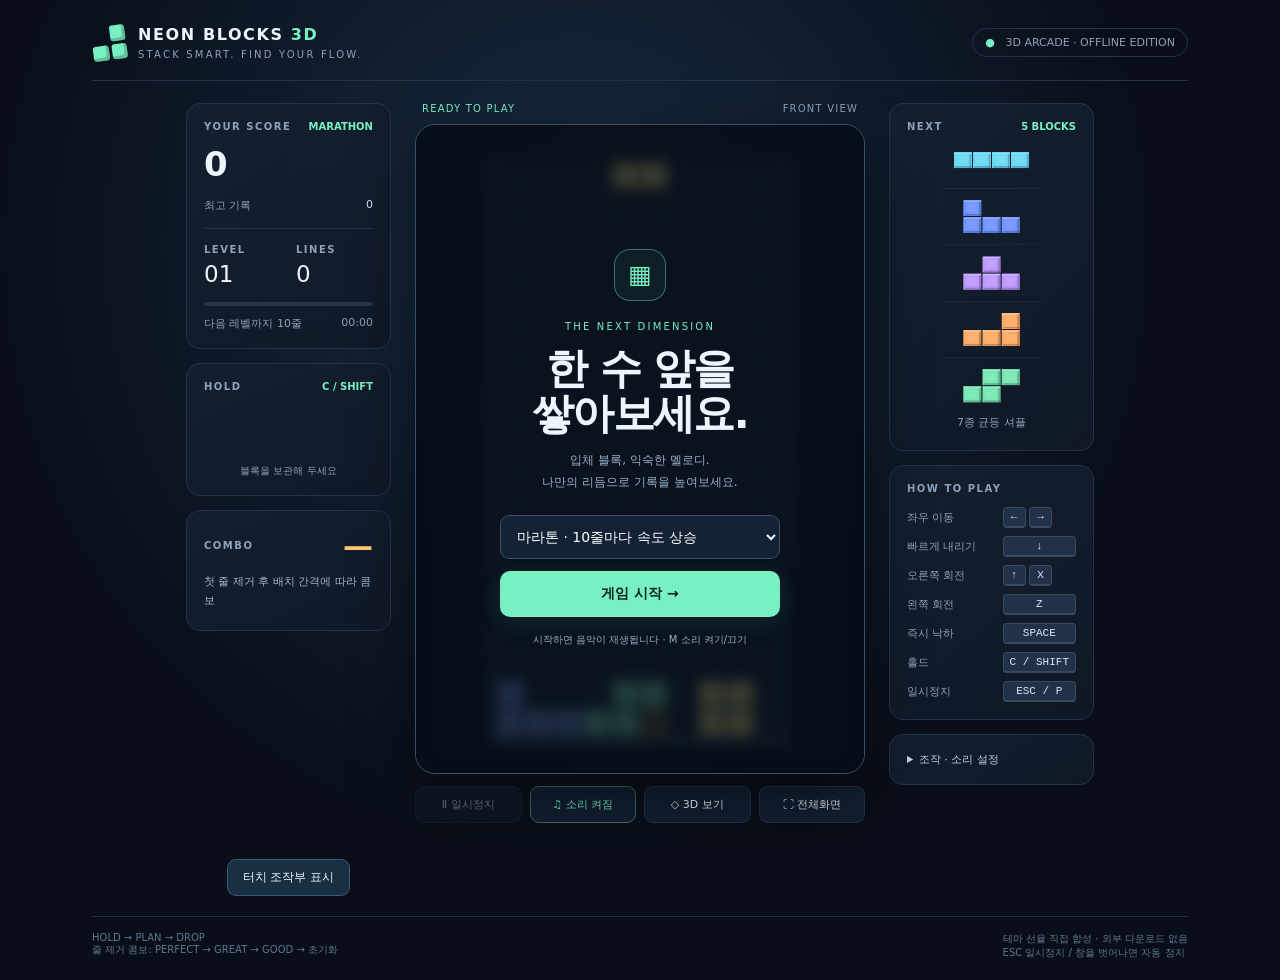
==== commit b228d61b: "Auto-fit game stage to mobile viewport and orientation" ====
--- a/index.html
+++ b/index.html
@@ -59,6 +59,23 @@
 @media(max-width:390px){.mobile .gamepad{padding:6px 3px;gap:4px}.mobile .actionpad{gap:5px}.mobile .round{width:39px;height:39px;font-size:14px}.mobile .round small{font-size:7px}.mobile .dpad{grid-template:repeat(3,34px)/repeat(3,34px)}}
 @media(min-width:391px) and (max-width:700px){.mobile .dpad{grid-template:repeat(3,40px)/repeat(3,40px)}}
 @media(min-width:701px){.pc-pad-toggle{display:block;margin:12px auto 0;background:#183042;border:1px solid #3e596f;border-radius:9px;padding:9px 15px;font-size:12px}.mobile.show-pc-pad{display:block!important;max-width:640px;margin:12px auto 0;grid-column:1/-1;background:linear-gradient(150deg,#1a2a40,#101b2d);border:1px solid #39526b;border-radius:19px;padding:12px}.mobile.show-pc-pad .mobile-top{display:flex;justify-content:space-between}.mobile.show-pc-pad .mobile-bottom{display:flex;justify-content:center;gap:8px}.mobile.show-pc-pad .dpad{display:grid;grid-template:repeat(3,43px)/repeat(3,43px)}.mobile.show-pc-pad .pad{border:0;border-radius:5px;background:#2a3c50;color:#e8f1fc}.mobile.show-pc-pad .round{border-radius:50%;border:2px solid #547388;background:#603857;color:white;font-weight:900}.mobile.show-pc-pad .round.h{background:#24555a}.mobile.show-pc-pad .mobile-bottom button{border:1px solid #4c6074;border-radius:30px;background:#1a2c3c;padding:8px 12px}.mobile.show-pc-pad .pad-settings{display:block}}
+
+/* Fit gameplay and controller to the available smartphone viewport. Preserve original renderers. */
+@media (pointer:coarse), (max-width:700px){
+ html,body{width:100%;max-width:100%;overflow-x:hidden}
+ .shell{width:100%;max-width:720px;min-width:0;margin:auto}
+ .layout{min-width:0}
+ .board-column,.stage,.right,.left{min-width:0}
+ .stage{height:var(--fit-stage-height, min(51svh,620px));min-height:140px;max-height:none;aspect-ratio:auto}
+ .mobile{width:100%;min-width:0}
+ .mobile .gamepad{min-height:0;padding-block:5px}
+ .mobile .pad-settings:not([open]){padding:0;margin:4px 8px 0}
+ .mobile .pad-settings:not([open]) summary{padding:6px 8px}
+ .actionpad{min-width:0}
+}
+@media(max-width:700px) and (orientation:landscape){
+ .stage{height:var(--fit-stage-height, min(64svh,500px))}
+}
 </style>
 </head>
 <body>
@@ -212,5 +229,33 @@
  document.getElementById('padReset').addEventListener('click',()=>{for(const [id,prop,def] of params)document.getElementById(id).value=def;apply();try{localStorage.removeItem('neon-pad-settings')}catch{}});
  if(pcToggle)pcToggle.addEventListener('click',()=>{const open=pad.classList.toggle('show-pc-pad');pcToggle.textContent=open?'터치 조작부 숨기기':'터치 조작부 표시';pcToggle.setAttribute('aria-pressed',String(open));});
 })();
+</script><script>
+(function(){
+ const vv=window.visualViewport,root=document.documentElement;
+ const compact=()=>matchMedia('(pointer:coarse), (max-width:700px)').matches;
+ function fit(){
+  if(!compact()){root.style.removeProperty('--fit-stage-height');return;}
+  root.style.removeProperty('--fit-stage-height');
+  const viewport=vv?vv.height:window.innerHeight;
+  const stage=document.getElementById('stage');
+  const header=document.querySelector('.top'),upper=document.querySelector('.left'),meta=document.querySelector('.board-meta');
+  const mobile=document.querySelector('.mobile'),toolbar=document.querySelector('.toolbar');
+  if(!stage||!mobile)return;
+  const top=stage.getBoundingClientRect().top;
+  const baseline=stage.getBoundingClientRect().height;
+  const mobileHeight=mobile.getBoundingClientRect().height;
+  const toolbarHeight=toolbar.getBoundingClientRect().height;
+  const safeBottom=20;
+  const available=Math.floor(viewport-top-mobileHeight-toolbarHeight-28-safeBottom);
+  const desired=Math.max(140,Math.min(baseline,available));
+  root.style.setProperty('--fit-stage-height',desired+'px');
+ }
+ let pending=false;function schedule(){if(pending)return;pending=true;requestAnimationFrame(()=>{pending=false;fit();});}
+ addEventListener('resize',schedule);addEventListener('orientationchange',schedule);
+ vv?.addEventListener('resize',schedule);
+ document.querySelector('#padSettings')?.addEventListener('toggle',schedule);
+ addEventListener('load',schedule,{once:true});
+ schedule();
+})();
 </script></body>
 </html>
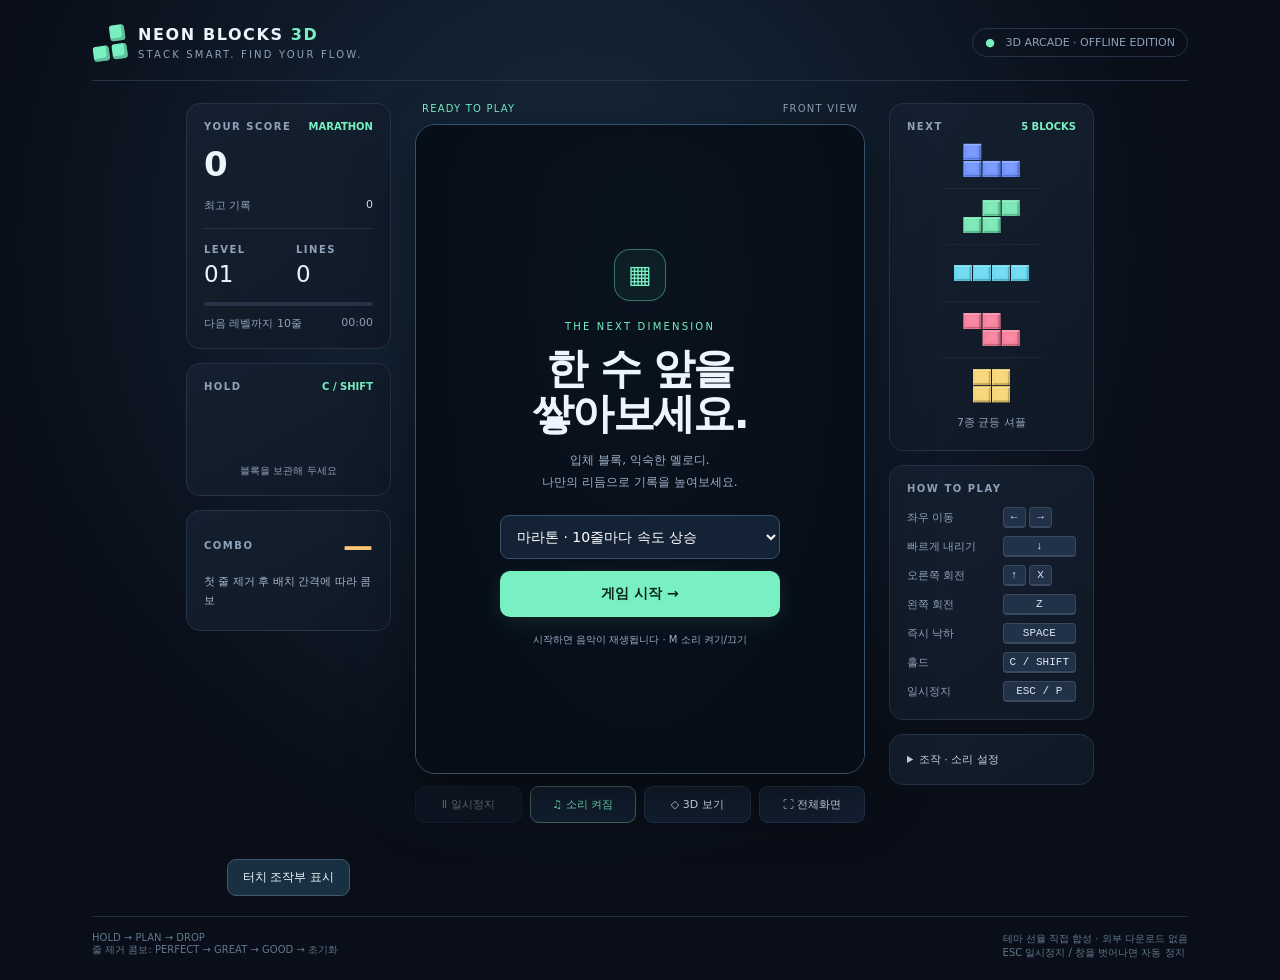
==== commit ba5b5ad4: "Make mobile arcade fill viewport like provided sketch with side HUD and bottom controls" ====
--- a/index.html
+++ b/index.html
@@ -75,6 +75,71 @@
 }
 @media(max-width:700px) and (orientation:landscape){
  .stage{height:var(--fit-stage-height, min(64svh,500px))}
+}
+
+/* Sketch-matched full-screen smartphone layout: board / right HUD / bottom pad */
+@media (pointer:coarse){
+ html,body{height:100%;width:100%;max-width:100%;overflow:hidden;overscroll-behavior:none}
+ body{min-height:100svh}
+ .shell{width:100%;max-width:none;height:100svh;height:100dvh;min-height:0;display:flex;flex-direction:column;overflow:hidden;padding:max(4px,env(safe-area-inset-top)) max(5px,env(safe-area-inset-right)) max(4px,env(safe-area-inset-bottom)) max(5px,env(safe-area-inset-left))}
+ .top,.foot,.pc-pad-toggle{display:none!important}
+ .layout{flex:1 1 auto;min-height:0;width:100%;max-width:none!important;margin:0!important;display:grid!important;grid-template-columns:minmax(0,1fr) clamp(90px,23vw,164px);grid-template-rows:repeat(4,min-content) minmax(0,1fr) auto;gap:4px 6px;align-items:stretch;justify-content:stretch}
+ .left,.right{display:contents!important}
+ .board-column{grid-column:1;grid-row:1/6;width:100%;height:100%;min-height:0;min-width:0;display:flex;flex-direction:column;overflow:hidden}
+ .board-meta{flex:0 0 auto;height:16px;min-height:16px;padding:0 2px;margin:0 0 3px;font-size:9px;letter-spacing:0}
+ .stage{flex:1 1 0;width:100%;height:0!important;min-height:0!important;max-height:none!important;aspect-ratio:auto!important;border-radius:11px;margin:0;overflow:hidden}
+ .toolbar{flex:0 0 auto;margin:4px 0 0;display:grid;grid-template-columns:repeat(4,minmax(0,1fr))!important;gap:3px}
+ .toolbar .tool{font-size:clamp(8px,2.1vw,11px);padding:7px 1px;min-height:28px;border-radius:6px}
+ .left>.scorecard{grid-column:2;grid-row:1;display:block!important;width:100%!important;margin:0;padding:7px 6px!important}
+ .scorecard>.caption{display:flex!important;font-size:9px;gap:4px;letter-spacing:0}
+ .scorecard .score{margin:4px 0 3px;font-size:clamp(17px,4.2vw,25px);line-height:1.1}
+ .scorecard .record,.scorecard .meter,.scorecard .time{display:none!important}
+ .scorecard .twins{display:grid!important;grid-template-columns:1fr 1fr;gap:4px;border:0;padding:0;margin:4px 0 0}
+ .scorecard .twins .caption{font-size:8px}
+ .scorecard .metric{font-size:clamp(12px,3vw,18px);margin:1px 0 0}
+ .right>.card:first-child{grid-column:2;grid-row:2;width:100%!important;padding:7px 4px!important;min-width:0;margin:0}
+ .right>.card:first-child .caption{font-size:8px;letter-spacing:0}
+ .right>.card:first-child .caption em{font-size:7px}
+ .right>.card:first-child .nextcanvas{width:100%;height:clamp(108px,22svh,235px)!important}
+ .right>.card:first-child .small{font-size:8px}
+ .right>.controlcard,.right>.settings{display:none!important}
+ .left>.holdcard{grid-column:2;grid-row:3;width:100%!important;padding:6px 4px!important;margin:0}
+ .holdcard .caption{font-size:8px}.holdcard .preview{width:100%!important;height:35px!important}.holdcard .holdhint{display:none}
+ .left>.combocard{grid-column:2;grid-row:4;width:100%!important;padding:6px 4px!important;margin:0}
+ .combocard .caption{font-size:8px}.combocard .combo-number{font-size:clamp(15px,3vw,20px)}
+ .combocard .log{max-height:30px;min-height:0;overflow:hidden;margin:2px 0 0;line-height:1.25;font-size:8px}
+ .mobile{grid-column:1/-1;grid-row:6;width:100%;height:clamp(170px,29dvh,280px);max-height:36dvh;min-height:0;min-width:0;display:flex!important;flex-direction:column;justify-content:space-between;padding:7px 9px!important;margin:0!important;background:linear-gradient(155deg,#19283c,#0c1928);border-radius:18px;border:1px solid #39526b;overflow:visible;position:relative}
+ .mobile .mobile-top{display:flex;flex:0 0 auto;justify-content:space-between;gap:8px}
+ .mobile .mobile-brand,.mobile .mobile-hint{font-size:9px}
+ .mobile .gamepad{flex:1 1 auto;display:flex;align-items:center;justify-content:space-between;min-height:0!important;padding:2px min(2.5vw,18px)!important;gap:6px}
+ .mobile .dpad{--cell:clamp(34px,min(10.8vw,6.6dvh),58px);display:grid;grid-template:repeat(3,var(--cell))/repeat(3,var(--cell))!important;flex:0 0 auto;transform:translateX(var(--pad-shift,0px))}
+ .mobile .pad{font-size:clamp(15px,4vw,22px);border-radius:5px}
+ .mobile .actionpad{display:flex!important;flex:0 0 auto;align-items:center;gap:clamp(3px,var(--pad-gap,10px),18px)!important;transform:translateX(calc(-1 * var(--pad-shift,0px)))!important}
+ .mobile .round{width:clamp(38px,min(12.2vw,7.8dvh),68px)!important;height:clamp(38px,min(12.2vw,7.8dvh),68px)!important;border-radius:50%;font-size:clamp(14px,4vw,19px)}
+ .mobile .round small{font-size:clamp(7px,1.8vw,9px)}
+ .mobile .pad-settings{margin:3px 3px 0;flex:0 0 auto;padding:0!important;position:relative}
+ .mobile .pad-settings>summary{font-size:10px!important;padding:3px 7px!important}
+ .mobile .pad-settings[open]{position:absolute;left:9px;right:9px;bottom:35px;z-index:30;max-height:min(340px,65dvh);overflow-y:auto;background:#13273a;border:1px solid #4b6b82;border-radius:12px;padding:9px!important;box-shadow:0 10px 32px #000b}
+ .mobile .pad-settings[open] label,.mobile .pad-settings[open] button{margin:7px 4px}
+ .mobile .mobile-bottom{flex:0 0 auto;margin:2px 0 0;gap:7px}
+ .mobile .mobile-bottom button{padding:5px 10px;font-size:10px}
+}
+@media (pointer:coarse) and (max-width:360px){
+ .layout{grid-template-columns:minmax(0,1fr) 88px;column-gap:4px}
+ .mobile{padding-inline:5px!important}
+ .mobile .gamepad{padding-inline:3px!important}
+ .mobile .actionpad{gap:4px!important}
+ .mobile .dpad{--cell:34px}
+ .mobile .round{width:38px!important;height:38px!important}
+}
+@media (pointer:coarse) and (orientation:landscape) and (max-height:550px){
+ .mobile{height:clamp(112px,34dvh,154px);padding-block:4px!important}
+ .mobile .mobile-top{display:none}
+ .mobile .dpad{--cell:clamp(28px,9dvh,40px)}
+ .mobile .round{width:clamp(34px,11dvh,46px)!important;height:clamp(34px,11dvh,46px)!important}
+ .mobile .mobile-bottom button{padding:3px 9px}
+ .right>.card:first-child .nextcanvas{height:clamp(72px,23dvh,120px)!important}
+ .left>.holdcard,.left>.combocard{display:none}
 }
 </style>
 </head>
@@ -229,33 +294,5 @@
  document.getElementById('padReset').addEventListener('click',()=>{for(const [id,prop,def] of params)document.getElementById(id).value=def;apply();try{localStorage.removeItem('neon-pad-settings')}catch{}});
  if(pcToggle)pcToggle.addEventListener('click',()=>{const open=pad.classList.toggle('show-pc-pad');pcToggle.textContent=open?'터치 조작부 숨기기':'터치 조작부 표시';pcToggle.setAttribute('aria-pressed',String(open));});
 })();
-</script><script>
-(function(){
- const vv=window.visualViewport,root=document.documentElement;
- const compact=()=>matchMedia('(pointer:coarse), (max-width:700px)').matches;
- function fit(){
-  if(!compact()){root.style.removeProperty('--fit-stage-height');return;}
-  root.style.removeProperty('--fit-stage-height');
-  const viewport=vv?vv.height:window.innerHeight;
-  const stage=document.getElementById('stage');
-  const header=document.querySelector('.top'),upper=document.querySelector('.left'),meta=document.querySelector('.board-meta');
-  const mobile=document.querySelector('.mobile'),toolbar=document.querySelector('.toolbar');
-  if(!stage||!mobile)return;
-  const top=stage.getBoundingClientRect().top;
-  const baseline=stage.getBoundingClientRect().height;
-  const mobileHeight=mobile.getBoundingClientRect().height;
-  const toolbarHeight=toolbar.getBoundingClientRect().height;
-  const safeBottom=20;
-  const available=Math.floor(viewport-top-mobileHeight-toolbarHeight-28-safeBottom);
-  const desired=Math.max(140,Math.min(baseline,available));
-  root.style.setProperty('--fit-stage-height',desired+'px');
- }
- let pending=false;function schedule(){if(pending)return;pending=true;requestAnimationFrame(()=>{pending=false;fit();});}
- addEventListener('resize',schedule);addEventListener('orientationchange',schedule);
- vv?.addEventListener('resize',schedule);
- document.querySelector('#padSettings')?.addEventListener('toggle',schedule);
- addEventListener('load',schedule,{once:true});
- schedule();
-})();
 </script></body>
 </html>
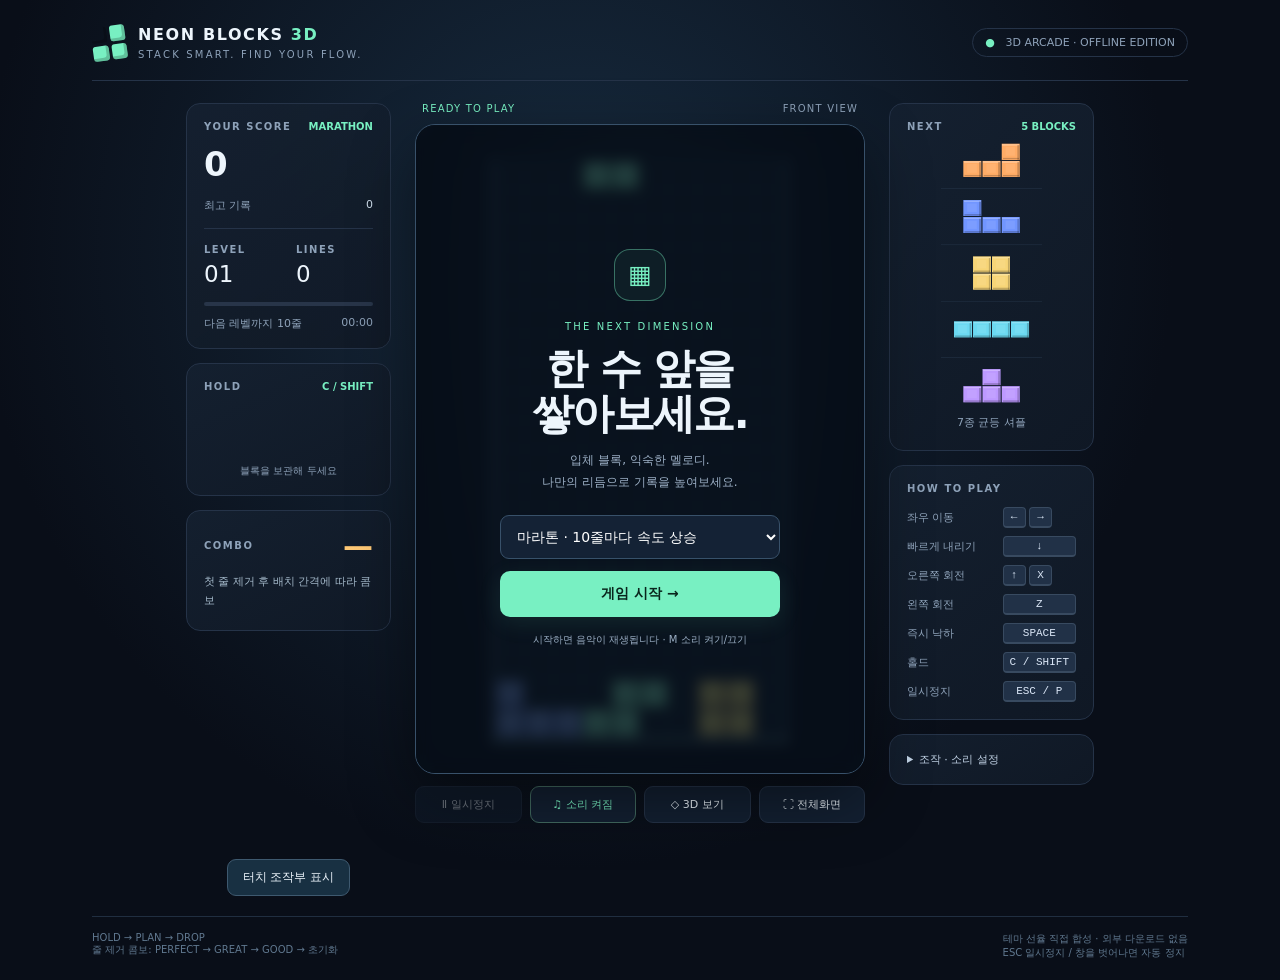
==== commit 5e51afba: "Default A=rotate B=drop; add persistent remapping and horizontal button order settings" ====
--- a/index.html
+++ b/index.html
@@ -141,6 +141,13 @@
  .right>.card:first-child .nextcanvas{height:clamp(72px,23dvh,120px)!important}
  .left>.holdcard,.left>.combocard{display:none}
 }
+
+/* Configurable actions and horizontal order (mobile / optional PC controller) */
+.mobile .pad-map-config{display:grid;gap:3px;margin:7px 1px}
+.mobile .pad-settings .pad-map-config label{display:grid;grid-template-columns:72px minmax(0,1fr);align-items:center;margin:5px 0;gap:6px;color:#d6e5f3;font-size:11px}
+.mobile .pad-map-config select{display:block;width:100%;min-width:0;font-size:12px;color:#f1f8ff;background:#1d3549;border:1px solid #49647a;border-radius:8px;padding:8px 6px;outline-offset:2px}
+.mobile .pad-help{font-size:10px;line-height:1.45;color:#9db8c8;margin:4px 2px}
+.mobile .actionpad{min-width:0}
 </style>
 </head>
 <body>
@@ -158,9 +165,15 @@
  <div class="mobile-top"><span class="mobile-brand">NEON · POCKET CONSOLE</span><span class="mobile-hint">길게 누르면 연속 이동</span></div>
  <div class="gamepad">
   <div class="dpad" aria-label="방향키"><button data-action="rotate" class="pad up" aria-label="회전">▲</button><button data-action="left" class="pad leftkey" aria-label="왼쪽">◀</button><span class="pad-center" aria-hidden="true"></span><button data-action="right" class="pad rightkey" aria-label="오른쪽">▶</button><button data-action="down" class="pad downkey" aria-label="빠른 하강">▼</button></div>
-  <div class="actionpad"><button class="round a" data-action="drop" aria-label="즉시 낙하">A<small>DROP</small></button><button class="round b" data-action="ccw" aria-label="반시계 회전">B<small>회전</small></button><button class="round h" data-action="hold" aria-label="홀드">H<small>HOLD</small></button></div>
+  <div class="actionpad"><button class="round a" data-action="rotate" aria-label="A 버튼: 오른쪽 회전">A<small>TURN</small></button><button class="round b" data-action="drop" aria-label="B 버튼: 즉시 낙하">B<small>DROP</small></button><button class="round h" data-action="hold" aria-label="홀드">H<small>HOLD</small></button></div>
  </div>
- <details class="pad-settings" id="padSettings"><summary>⚙ 조작키 위치·간격 설정</summary><label>가장자리 여백 <input id="padInset" type="range" min="0" max="28" step="2" value="14"><output id="padInsetValue">14px</output></label><label>키 좌우 이동 <input id="padShift" type="range" min="-16" max="16" step="2" value="0"><output id="padShiftValue">0px</output></label><label>키 간격 <input id="padGap" type="range" min="4" max="18" step="2" value="10"><output id="padGapValue">10px</output></label><button type="button" id="padReset">기본 위치 복원</button></details><div class="mobile-bottom"><button id="touchPause">Ⅱ 일시정지</button><button id="touchSound">♫ 사운드</button><button id="touchFullscreen">⛶ 전체화면</button></div>
+ <details class="pad-settings" id="padSettings"><summary>⚙ 조작키 기능·배열·위치 설정</summary><label>가장자리 여백 <input id="padInset" type="range" min="0" max="28" step="2" value="14"><output id="padInsetValue">14px</output></label><label>키 좌우 이동 <input id="padShift" type="range" min="-16" max="16" step="2" value="0"><output id="padShiftValue">0px</output></label><label>키 간격 <input id="padGap" type="range" min="4" max="18" step="2" value="10"><output id="padGapValue">10px</output></label><div class="pad-map-config">
+ <label for="padKeyA">A 버튼 <select id="padKeyA" aria-label="A 버튼 기능"><option value="rotate">오른쪽 회전</option><option value="ccw">왼쪽 회전</option><option value="drop">즉시 낙하</option><option value="hold">홀드</option></select></label>
+ <label for="padKeyB">B 버튼 <select id="padKeyB" aria-label="B 버튼 기능"><option value="rotate">오른쪽 회전</option><option value="ccw">왼쪽 회전</option><option value="drop">즉시 낙하</option><option value="hold">홀드</option></select></label>
+ <label for="padKeyH">H 버튼 <select id="padKeyH" aria-label="H 버튼 기능"><option value="rotate">오른쪽 회전</option><option value="ccw">왼쪽 회전</option><option value="drop">즉시 낙하</option><option value="hold">홀드</option></select></label>
+ <label for="padOrder">버튼 배열 <select id="padOrder" aria-label="액션 버튼 배열"><option value="abh">A · B · H</option><option value="ahb">A · H · B</option><option value="bah">B · A · H</option><option value="bha">B · H · A</option><option value="hab">H · A · B</option><option value="hba">H · B · A</option></select></label>
+ <p class="pad-help">중복된 기능을 선택하면 다른 버튼과 기능이 교환됩니다. 키보드 조작은 그대로 유지됩니다.</p>
+</div><button type="button" id="padReset">기본 위치 복원</button></details><div class="mobile-bottom"><button id="touchPause">Ⅱ 일시정지</button><button id="touchSound">♫ 사운드</button><button id="touchFullscreen">⛶ 전체화면</button></div>
 </div>
 <button class="pc-pad-toggle" id="pcPadToggle" type="button" aria-pressed="false">터치 조작부 표시</button></main><footer class="foot"><span>HOLD → PLAN → DROP<br>줄 제거 콤보: PERFECT → GREAT → GOOD → 초기화</span><span>테마 선율 직접 합성 · 외부 다운로드 없음<br>ESC 일시정지 / 창을 벗어나면 자동 정지</span></footer>
 <div class="sr" id="announce" aria-live="polite"></div>
@@ -285,14 +298,74 @@
 </script>
 <script>
 (function(){
+ 'use strict';
  const pad=document.querySelector('.mobile'),pcToggle=document.getElementById('pcPadToggle');
+ if(!pad)return;
  const params=[['padInset','--pad-inset',14,0,28],['padShift','--pad-shift',0,-16,16],['padGap','--pad-gap',10,4,18]];
- function apply(){for(const [id,prop] of params){const el=document.getElementById(id);pad.style.setProperty(prop,el.value+'px');document.getElementById(id+'Value').textContent=el.value+'px';}}
- let stored={};try{stored=JSON.parse(localStorage.getItem('neon-pad-settings')||'{}')}catch{}
- for(const [id,prop,def,min,max] of params){const el=document.getElementById(id);el.value=Math.min(max,Math.max(min,Number(stored[id]??def)||0));el.addEventListener('input',()=>{apply();const obj={};for(const [name] of params)obj[name]=Number(document.getElementById(name).value);try{localStorage.setItem('neon-pad-settings',JSON.stringify(obj))}catch{}});}
- apply();
- document.getElementById('padReset').addEventListener('click',()=>{for(const [id,prop,def] of params)document.getElementById(id).value=def;apply();try{localStorage.removeItem('neon-pad-settings')}catch{}});
- if(pcToggle)pcToggle.addEventListener('click',()=>{const open=pad.classList.toggle('show-pc-pad');pcToggle.textContent=open?'터치 조작부 숨기기':'터치 조작부 표시';pcToggle.setAttribute('aria-pressed',String(open));});
+ const keys=['a','b','h'],actions=['rotate','ccw','drop','hold'];
+ const names={rotate:'오른쪽 회전',ccw:'왼쪽 회전',drop:'즉시 낙하',hold:'홀드'};
+ const short={rotate:'TURN',ccw:'CCW',drop:'DROP',hold:'HOLD'};
+ const defaults={a:'rotate',b:'drop',h:'hold'};
+ const buttonElements=Object.fromEntries(keys.map(k=>[k,pad.querySelector('.actionpad .'+k)]));
+ const padRow=pad.querySelector('.actionpad');
+ let stored={};
+ try{const value=JSON.parse(localStorage.getItem('neon-pad-settings')||'{}');if(value&&typeof value==='object')stored=value;}catch{}
+ const assignments={...defaults};
+ const initial=keys.map(k=>stored['key'+k.toUpperCase()]);
+ if(initial.every(v=>actions.includes(v))&&new Set(initial).size===keys.length)keys.forEach((k,i)=>assignments[k]=initial[i]);
+ const orderChoices=['abh','ahb','bah','bha','hab','hba'];
+ const orderControl=document.getElementById('padOrder');
+ orderControl.value=orderChoices.includes(stored.padOrder)?stored.padOrder:'abh';
+ function save(){
+  const settings={};
+  for(const [id] of params)settings[id]=Number(document.getElementById(id).value);
+  for(const k of keys)settings['key'+k.toUpperCase()]=assignments[k];
+  settings.padOrder=orderControl.value;
+  try{localStorage.setItem('neon-pad-settings',JSON.stringify(settings));}catch{}
+ }
+ function apply(){
+  for(const [id,prop] of params){
+   const el=document.getElementById(id);
+   pad.style.setProperty(prop,el.value+'px');
+   document.getElementById(id+'Value').textContent=el.value+'px';
+  }
+ }
+ function renderActions(){
+  for(const k of keys){
+   const action=assignments[k],btn=buttonElements[k];
+   btn.dataset.action=action;
+   btn.setAttribute('aria-label',k.toUpperCase()+' 버튼: '+names[action]);
+   const label=btn.querySelector('small');if(label)label.textContent=short[action];
+   document.getElementById('padKey'+k.toUpperCase()).value=action;
+  }
+ }
+ function renderOrder(){for(const k of orderControl.value)padRow.appendChild(buttonElements[k]);}
+ for(const [id,prop,def,min,max] of params){
+  const el=document.getElementById(id);
+  const value=Number(stored[id]);
+  el.value=Number.isFinite(value)&&stored[id]!==undefined?Math.min(max,Math.max(min,value)):def;
+  el.addEventListener('input',()=>{apply();save();});
+ }
+ for(const k of keys)document.getElementById('padKey'+k.toUpperCase()).addEventListener('change',e=>{
+  const next=e.target.value,prev=assignments[k];
+  if(!actions.includes(next)||prev===next)return;
+  const other=keys.find(otherKey=>otherKey!==k&&assignments[otherKey]===next);
+  assignments[k]=next;
+  if(other)assignments[other]=prev;
+  renderActions();save();
+ });
+ orderControl.addEventListener('change',()=>{renderOrder();save();});
+ document.getElementById('padReset').addEventListener('click',()=>{
+  for(const [id,prop,def] of params)document.getElementById(id).value=def;
+  Object.assign(assignments,defaults);orderControl.value='abh';
+  apply();renderActions();renderOrder();save();
+ });
+ apply();renderActions();renderOrder();
+ if(pcToggle)pcToggle.addEventListener('click',()=>{
+  const open=pad.classList.toggle('show-pc-pad');
+  pcToggle.textContent=open?'터치 조작부 숨기기':'터치 조작부 표시';
+  pcToggle.setAttribute('aria-pressed',String(open));
+ });
 })();
 </script></body>
 </html>
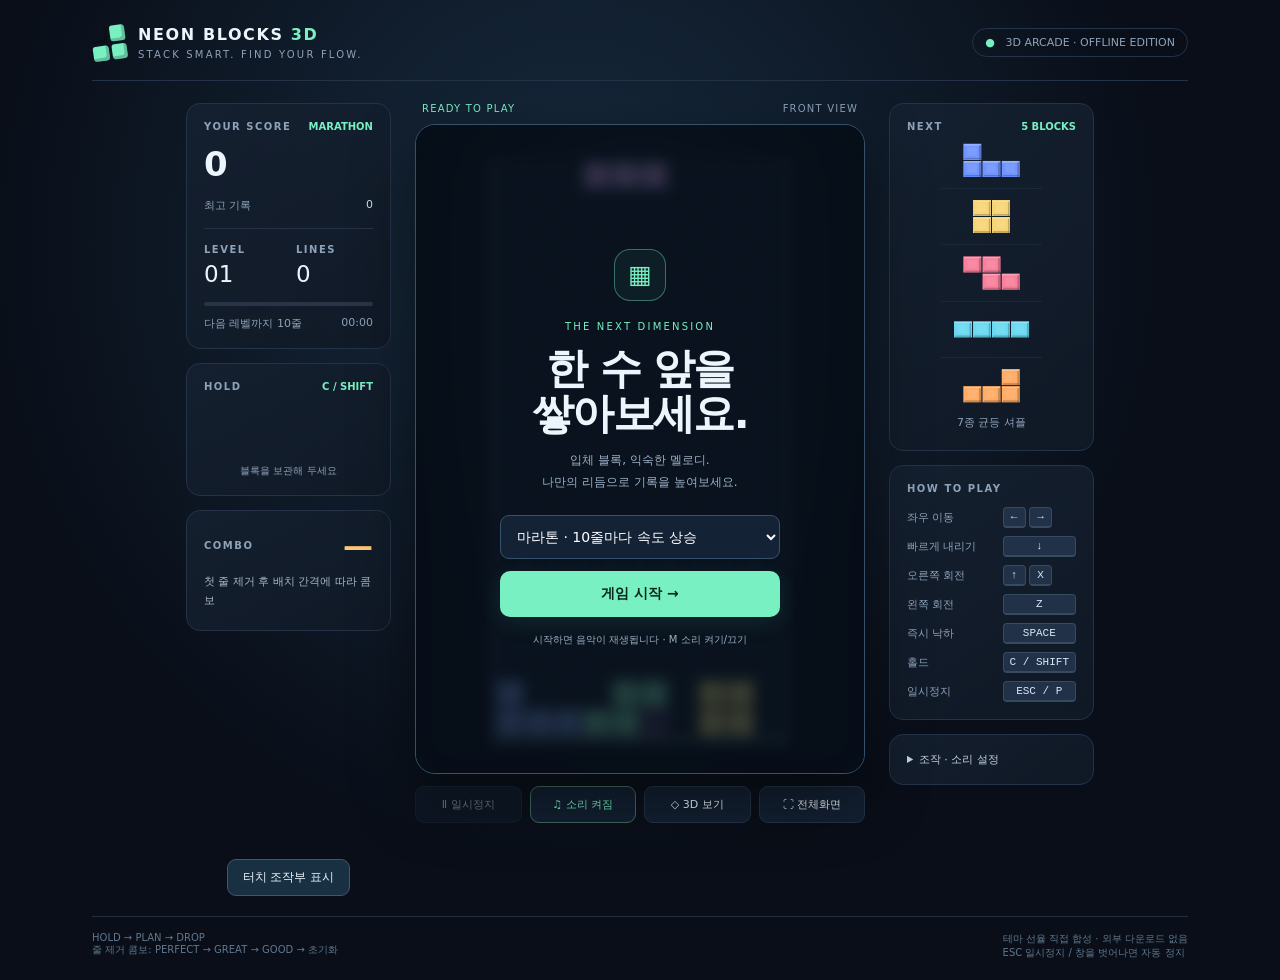
==== commit f3a4326b: "Add five-stage interactive Tetris skills training based on stacking, clearing, T-spin and finesse" ====
--- a/index.html
+++ b/index.html
@@ -148,6 +148,15 @@
 .mobile .pad-map-config select{display:block;width:100%;min-width:0;font-size:12px;color:#f1f8ff;background:#1d3549;border:1px solid #49647a;border-radius:8px;padding:8px 6px;outline-offset:2px}
 .mobile .pad-help{font-size:10px;line-height:1.45;color:#9db8c8;margin:4px 2px}
 .mobile .actionpad{min-width:0}
+
+/* Source-guided playable tutorial missions, shared with desktop and mobile */
+.training-hud[hidden],.training-hint[hidden]{display:none!important}
+.training-hud{display:flex;flex:0 0 auto;align-items:center;gap:5px;flex-wrap:wrap;padding:5px 7px;margin:0 0 4px;background:#112c36;border:1px solid #34645e;border-radius:8px;font-size:10px;color:#ddf6ef}
+.training-hud strong{font-size:10px;color:#83f2c9;flex:1 1 auto;min-width:80px;line-height:1.3}
+.training-hud select{max-width:118px;min-width:90px;flex:1 1 94px;border-radius:6px;border:1px solid #426777;background:#14273b;color:#f0f9ff;padding:5px 3px;font-size:10px}
+.training-hud button{border:1px solid #3e6d69;border-radius:6px;background:#183b3c;padding:5px 7px;color:#d8f6ec;font-size:10px}
+.training-hint{width:100%;margin:3px 0 1px;color:#b9e9d3;font-size:10px;line-height:1.5}
+@media(pointer:coarse){.training-hud{font-size:9px;padding:4px;gap:3px}.training-hud strong{font-size:9px;min-width:60px}.training-hud select{max-width:94px;min-width:65px;font-size:9px}.training-hud button{font-size:9px;padding:4px}.training-hint{font-size:9px}}
 </style>
 </head>
 <body>
@@ -159,7 +168,7 @@
 <section class="card holdcard"><div class="caption">HOLD <em>C / SHIFT</em></div><canvas class="preview" id="hold" width="340" height="130" aria-label="보관한 블록"></canvas><div class="holdhint" id="holdhint">블록을 보관해 두세요</div></section>
 <section class="card combocard"><div class="combo-row"><div class="caption">COMBO</div><div class="combo-number" id="combo">—</div></div><div class="log" id="eventText">첫 줄 제거 후 배치 간격에 따라 콤보</div></section>
 </aside>
-<section class="board-column"><div class="board-meta"><span id="status" class="live">READY TO PLAY</span><span id="rendererLabel">3D VIEW</span></div><div class="stage" id="stage"><canvas id="board" aria-label="10열 20행 테트리스 게임판"></canvas><canvas id="fx" aria-hidden="true"></canvas><div class="toast" id="toast"></div><div class="overlay" id="overlay"><div style="width:100%;max-width:280px"><div class="intro-icon" id="overlayIcon" aria-hidden="true">▦</div><div class="overline" id="overline">THE NEXT DIMENSION</div><h1 id="title">한 수 앞을<br>쌓아보세요.</h1><p id="description">입체 블록, 익숙한 멜로디.<br>나만의 리듬으로 기록을 높여보세요.</p><select id="mode" aria-label="게임 모드"><option value="marathon">마라톤 · 10줄마다 속도 상승</option><option value="sprint">40줄 도전 · 최단 시간 도전</option><option value="zen">프리 모드 · 일정한 속도</option><option value="blitz">블리츠 · 2분 점수 대결</option><option value="survival">서바이벌 · 빠르게 가속</option></select><button id="start" class="primary">게임 시작 →</button><button id="restart" class="secondary" hidden>새 게임</button><p class="note" id="overlayNote">시작하면 음악이 재생됩니다 · M 소리 켜기/끄기</p></div></div></div><div class="toolbar"><button class="tool" id="pause">Ⅱ 일시정지</button><button class="tool active" id="sound" aria-pressed="true">♫ 소리 켜짐</button><button class="tool active" id="view" aria-pressed="true">◇ 입체 보기</button><button class="tool" id="fullscreen">⛶ 전체화면</button></div></section>
+<section class="board-column"><div class="board-meta"><span id="status" class="live">READY TO PLAY</span><span id="rendererLabel">3D VIEW</span></div><div class="training-hud" id="trainingHud" hidden><strong id="trainingTitle">공식 훈련소</strong><select id="trainingStageSelect" aria-label="훈련 스테이지 선택"></select><button type="button" id="trainingHintBtn">힌트</button><button type="button" id="trainingRetryBtn">다시</button><p class="training-hint" id="trainingHint" hidden></p></div><div class="stage" id="stage"><canvas id="board" aria-label="10열 20행 테트리스 게임판"></canvas><canvas id="fx" aria-hidden="true"></canvas><div class="toast" id="toast"></div><div class="overlay" id="overlay"><div style="width:100%;max-width:280px"><div class="intro-icon" id="overlayIcon" aria-hidden="true">▦</div><div class="overline" id="overline">THE NEXT DIMENSION</div><h1 id="title">한 수 앞을<br>쌓아보세요.</h1><p id="description">입체 블록, 익숙한 멜로디.<br>나만의 리듬으로 기록을 높여보세요.</p><select id="mode" aria-label="게임 모드"><option value="marathon">마라톤 · 10줄마다 속도 상승</option><option value="sprint">40줄 도전 · 최단 시간 도전</option><option value="zen">프리 모드 · 일정한 속도</option><option value="blitz">블리츠 · 2분 점수 대결</option><option value="survival">서바이벌 · 빠르게 가속</option><option value="training">공식 훈련소 · 5단계 실습</option></select><button id="start" class="primary">게임 시작 →</button><button id="restart" class="secondary" hidden>새 게임</button><p class="note" id="overlayNote">시작하면 음악이 재생됩니다 · M 소리 켜기/끄기</p></div></div></div><div class="toolbar"><button class="tool" id="pause">Ⅱ 일시정지</button><button class="tool active" id="sound" aria-pressed="true">♫ 소리 켜짐</button><button class="tool active" id="view" aria-pressed="true">◇ 입체 보기</button><button class="tool" id="fullscreen">⛶ 전체화면</button></div></section>
 <aside class="rail right"><section class="card"><div class="caption">NEXT <em>5 BLOCKS</em></div><canvas id="next" class="preview nextcanvas" width="300" height="560" aria-label="다음 블록 5개"></canvas><div class="small" style="text-align:center">7종 균등 셔플</div></section><section class="card controlcard"><div class="caption">HOW TO PLAY</div><div class="controls"><span>좌우 이동</span><span><kbd>←</kbd> <kbd>→</kbd></span><span>빠르게 내리기</span><kbd>↓</kbd><span>오른쪽 회전</span><span><kbd>↑</kbd> <kbd>X</kbd></span><span>왼쪽 회전</span><kbd>Z</kbd><span>즉시 낙하</span><kbd>SPACE</kbd><span>홀드</span><kbd>C / SHIFT</kbd><span>일시정지</span><kbd>ESC / P</kbd></div></section><details class="card settings"><summary>조작 · 소리 설정</summary><label>낙하 재입력 대기 <output id="delayValue">260ms</output><input id="delay" aria-label="낙하 재입력 대기시간" type="range" min="180" max="500" step="20" value="260"></label><label>배경음 <output id="musicValue">35%</output><input id="musicVolume" aria-label="배경음 볼륨" type="range" min="0" max="100" value="35"></label><label>효과음 <output id="sfxValue">65%</output><input id="sfxVolume" aria-label="효과음 볼륨" type="range" min="0" max="100" value="65"></label><p class="small">스페이스바를 놓아야 다시 낙하합니다. 착지 후 0.5초 동안 위치를 조정할 수 있습니다.</p></details></aside>
 <div class="mobile" aria-label="게임보이 스타일 터치 조작">
  <div class="mobile-top"><span class="mobile-brand">NEON · POCKET CONSOLE</span><span class="mobile-hint">길게 누르면 연속 이동</span></div>
@@ -181,14 +190,16 @@
 <script id="engine">
 'use strict';
 // 게임 규칙은 렌더링/입력/오디오와 분리합니다. 시간 단위는 밀리초입니다.
+const TRAINING_STAGES=[{"title":"평탄화 · 한 줄 정리","piece":"I","rows":["###....###"],"lines":1,"description":"1단계 · 평평하게 쌓기\n가운데 가로 4칸을 I미노로 채워 한 줄을 완성하세요.","hint":"I미노는 처음부터 가로 방향입니다. 가운데 홈의 세로 위치까지 내려놓으세요."},{"title":"지형 정리 · 두 줄","piece":"O","rows":["####..####","####..####"],"lines":2,"description":"2단계 · 쓰레기 줄 정리\n두 줄의 좁은 홈을 O미노로 동시에 정리하세요.","hint":"O미노는 회전할 필요가 없습니다. 가운데 두 칸 홈에 맞춰 낙하하세요."},{"title":"테트리스 · 네 줄","piece":"I","rows":["#########.","#########.","#########.","#########."],"lines":4,"description":"3단계 · 테트리스\n오른쪽 한 칸 통로를 I미노로 채워 네 줄을 한 번에 없애세요.","hint":"I를 세로로 회전한 뒤 오른쪽 끝에 맞춰 내려놓으세요. 모바일 A는 회전, B는 즉시 낙하입니다."},{"title":"T스핀 · 싱글","piece":"T","rows":["....#.....","..........","#####.####"],"lines":1,"spin":true,"start":{"x":4,"y":19,"r":1},"description":"4단계 · T스핀 기초\n준비된 T미노를 회전시켜 아래쪽 한 줄을 지우고 T-SPIN 판정을 받으세요.","hint":"T미노가 바닥에 놓인 상태입니다. A(오른쪽 회전)를 한 번 누른 다음 B(즉시 낙하)를 누르세요."},{"title":"피네스 · 최소 조작","piece":"I","rows":["....######"],"lines":1,"maxMoves":4,"description":"5단계 · 빠른 배치(피네스)\n왼쪽 네 칸을 I미노로 채우세요. 이동·회전을 4회 이내로 완료하면 통과합니다.","hint":"초기 I미노를 왼쪽으로 세 칸 옮긴 후 즉시 낙하하세요. 필요 없는 회전을 줄이는 연습입니다."}];
 const SHAPES={I:[[0,0,0,0],[1,1,1,1],[0,0,0,0],[0,0,0,0]],J:[[1,0,0],[1,1,1],[0,0,0]],L:[[0,0,1],[1,1,1],[0,0,0]],O:[[1,1],[1,1]],S:[[0,1,1],[1,1,0],[0,0,0]],T:[[0,1,0],[1,1,1],[0,0,0]],Z:[[1,1,0],[0,1,1],[0,0,0]]};
 const COLORS={I:'#6bd9f1',J:'#7195ff',L:'#ffac66',O:'#f7d577',S:'#78e7b3',T:'#bd99ff',Z:'#f8809c'};
 const JK={'0>1':[[0,0],[-1,0],[-1,-1],[0,2],[-1,2]],'1>0':[[0,0],[1,0],[1,1],[0,-2],[1,-2]],'1>2':[[0,0],[1,0],[1,1],[0,-2],[1,-2]],'2>1':[[0,0],[-1,0],[-1,-1],[0,2],[-1,2]],'2>3':[[0,0],[1,0],[1,-1],[0,2],[1,2]],'3>2':[[0,0],[-1,0],[-1,1],[0,-2],[-1,-2]],'3>0':[[0,0],[-1,0],[-1,1],[0,-2],[-1,-2]],'0>3':[[0,0],[1,0],[1,-1],[0,2],[1,2]]};
 const IK={'0>1':[[0,0],[-2,0],[1,0],[-2,1],[1,-2]],'1>0':[[0,0],[2,0],[-1,0],[2,-1],[-1,2]],'1>2':[[0,0],[-1,0],[2,0],[-1,-2],[2,1]],'2>1':[[0,0],[1,0],[-2,0],[1,2],[-2,-1]],'2>3':[[0,0],[2,0],[-1,0],[2,-1],[-1,2]],'3>2':[[0,0],[-2,0],[1,0],[-2,1],[1,-2]],'3>0':[[0,0],[1,0],[-2,0],[1,2],[-2,-1]],'0>3':[[0,0],[-1,0],[2,0],[-1,-2],[2,1]]};
 class BlockEngine{
  constructor(random=Math.random,onEvent=()=>{}){this.random=random;this.onEvent=onEvent;this.dropDelay=260;this.reset('marathon');this.state='ready';}
- emit(type,data={}){this.onEvent({type,...data});}
- reset(mode='marathon'){this.mode=mode;this.board=Array.from({length:22},()=>Array(10).fill(null));this.queue=[];this.bag=[];this.piece=null;this.held=null;this.holdUsed=false;this.score=0;this.lines=0;this.level=1;this.combo=0;this.maxCombo=0;this.comboGrade='';this.locksSinceClear=0;this.hasCleared=false;this.b2b=false;this.elapsed=0;this.now=0;this.lastDrop=-Infinity;this.spawnAge=0;this.gravity=0;this.lockTime=0;this.lockResets=0;this.clearing=[];this.clearTime=0;this.state='running';this.resumeLeft=0;this.fillQueue();this.spawn();}
+ emit(type,data={}){if(this.mode==='training'&&(type==='move'||type==='rotate'))this.trainingMoves=(this.trainingMoves||0)+1;this.onEvent({type,...data});}
+ reset(mode='marathon'){this.mode=mode;this.board=Array.from({length:22},()=>Array(10).fill(null));this.queue=[];this.bag=[];this.piece=null;this.held=null;this.holdUsed=false;this.score=0;this.lines=0;this.level=1;this.combo=0;this.maxCombo=0;this.comboGrade='';this.locksSinceClear=0;this.hasCleared=false;this.b2b=false;this.elapsed=0;this.now=0;this.lastDrop=-Infinity;this.spawnAge=0;this.gravity=0;this.lockTime=0;this.lockResets=0;this.clearing=[];this.clearTime=0;this.state='running';this.resumeLeft=0;if(mode==='training')this.loadTrainingStage(0);else{this.fillQueue();this.spawn();}}
+ loadTrainingStage(index){const mission=TRAINING_STAGES[index];if(!mission)throw Error('Unknown training stage');this.mode='training';this.trainingStage=index;this.trainingMoves=0;this.board=Array.from({length:22},()=>Array(10).fill(null));for(let j=0;j<mission.rows.length;j++){const row=mission.rows[j];if(row.length!==10)throw Error('Training board must be 10 wide');for(let x=0;x<10;x++)if(row[x]==='#')this.board[22-mission.rows.length+j][x]='J';}this.queue=Array.from({length:5},(_,j)=>TRAINING_STAGES[(index+j+1)%TRAINING_STAGES.length].piece);this.bag=[];this.held=null;this.holdUsed=false;this.clearing=[];this.clearTime=0;this.pendingSpin=false;this.piece=this.make(mission.piece);if(mission.start){Object.assign(this.piece,{x:mission.start.x,y:mission.start.y,r:mission.start.r});if(mission.piece==='T'&&mission.start.r===1)this.piece.m=[[0,1,0],[0,1,1],[0,1,0]];}this.spawnAge=0;this.gravity=0;this.lockTime=0;this.lockResets=0;this.locksSinceClear=0;this.state='running';if(this.collides())throw Error('Training stage collision');}
  fillQueue(){while(this.queue.length<6){if(!this.bag.length){this.bag=Object.keys(SHAPES);for(let i=6;i>0;i--){const j=Math.floor(this.random()*(i+1));[this.bag[i],this.bag[j]]=[this.bag[j],this.bag[i]];}}this.queue.push(this.bag.pop());}}
  make(type){return{type,m:SHAPES[type].map(r=>r.slice()),x:type==='O'?4:3,y:1,r:0,lastRotation:false};}
  spawn(type){this.piece=this.make(type||this.queue.shift());this.fillQueue();this.spawnAge=0;this.gravity=0;this.lockTime=0;this.lockResets=0;if(this.collides())this.finish(false);}
@@ -202,14 +213,14 @@
  ghostY(){if(!this.piece)return 0;let y=this.piece.y;while(!this.collides({...this.piece,y},0,1))y++;return y;}
  hardDrop(){// 키 반복 차단과 별개로 엔진에서도 쿨다운 및 새 블록 보호를 검사합니다.
  if(!this.active||this.now-this.lastDrop<this.dropDelay||this.spawnAge<160)return false;this.lastDrop=this.now;const y=this.ghostY(),distance=y-this.piece.y;if(distance)this.piece.lastRotation=false;this.piece.y=y;this.score+=distance*2;this.emit('drop',{distance,x:this.piece.x});this.lock();return true;}
- hold(){if(!this.active||this.holdUsed)return false;const type=this.piece.type,old=this.held;this.held=type;this.holdUsed=true;this.spawn(old||undefined);this.emit('hold');return true;}
+ hold(){if(!this.active||this.holdUsed||this.mode==='training')return false;const type=this.piece.type,old=this.held;this.held=type;this.holdUsed=true;this.spawn(old||undefined);this.emit('hold');return true;}
  tSpin(){if(this.piece.type!=='T'||!this.piece.lastRotation)return false;const p=this.piece;let corners=0;for(const [dx,dy] of [[0,0],[2,0],[0,2],[2,2]]){const x=p.x+dx,y=p.y+dy;if(x<0||x>=10||y<0||y>=22||this.board[y][x])corners++;}return corners>=3;}
- lock(){if(!this.active)return;this.locksSinceClear++;const p=this.piece,spin=this.tSpin();for(let y=0;y<p.m.length;y++)for(let x=0;x<p.m.length;x++)if(p.m[y][x])this.board[p.y+y][p.x+x]=p.type;this.piece=null;this.holdUsed=false;this.clearing=[];for(let y=0;y<22;y++)if(this.board[y].every(Boolean))this.clearing.push(y);this.emit('lock');if(this.clearing.length){this.pendingSpin=spin;this.clearTime=0;this.emit('clearStart',{rows:this.clearing.slice(),board:this.board.map(r=>r.slice())});}else{if(spin){const points=400*this.level;this.score+=points;this.emit('reward',{name:'T-SPIN',points,combo:0,b2b:false,perfect:false});}this.spawn();}}
- finishClear(){const n=this.clearing.length,spin=this.pendingSpin,difficult=n===4||spin,b2b=difficult&&this.b2b,oldLevel=this.level;this.board=this.board.filter((r,y)=>!this.clearing.includes(y));while(this.board.length<22)this.board.unshift(Array(10).fill(null));const interval=this.locksSinceClear;this.locksSinceClear=0;if(!this.hasCleared){this.hasCleared=true;this.combo=0;this.comboGrade='';}else if(interval<=3){this.combo++;this.comboGrade=['','PERFECT COMBO','GREAT COMBO','GOOD COMBO'][interval];}else{this.combo=0;this.comboGrade='';}this.maxCombo=Math.max(this.maxCombo,this.combo);const base=(spin?[400,800,1200,1600][n]:[0,100,300,500,800][n])*this.level;const perfect=this.board.every(r=>r.every(v=>!v));const points=Math.floor(base*(b2b?1.5:1))+50*this.combo*this.level+(perfect?2000*this.level:0);this.score+=points;this.lines+=n;this.level=this.mode==='marathon'?Math.floor(this.lines/10)+1:this.mode==='survival'?Math.floor(this.elapsed/20000)+1:1;this.b2b=difficult;this.clearing=[];this.emit('reward',{comboGrade:this.comboGrade,name:perfect?'PERFECT CLEAR':spin?'T-SPIN '+['','SINGLE','DOUBLE','TRIPLE'][n]:['','SINGLE','DOUBLE','TRIPLE','TETRIS!'][n],points,combo:this.combo,b2b,perfect,n});if(this.level>oldLevel)this.emit('level',{level:this.level});if(this.mode==='sprint'&&this.lines>=40)this.finish(true);else this.spawn();}
+ lock(){if(!this.active)return;this.locksSinceClear++;const p=this.piece,spin=this.tSpin();for(let y=0;y<p.m.length;y++)for(let x=0;x<p.m.length;x++)if(p.m[y][x])this.board[p.y+y][p.x+x]=p.type;this.piece=null;this.holdUsed=false;this.clearing=[];for(let y=0;y<22;y++)if(this.board[y].every(Boolean))this.clearing.push(y);this.emit('lock');if(this.clearing.length){this.pendingSpin=spin;this.clearTime=0;this.emit('clearStart',{rows:this.clearing.slice(),board:this.board.map(r=>r.slice())});}else{if(this.mode==='training'){this.emit('trainingResult',{success:false});return;}if(spin){const points=400*this.level;this.score+=points;this.emit('reward',{name:'T-SPIN',points,combo:0,b2b:false,perfect:false});}this.spawn();}}
+ finishClear(){const n=this.clearing.length,spin=this.pendingSpin,difficult=n===4||spin,b2b=difficult&&this.b2b,oldLevel=this.level;this.board=this.board.filter((r,y)=>!this.clearing.includes(y));while(this.board.length<22)this.board.unshift(Array(10).fill(null));const interval=this.locksSinceClear;this.locksSinceClear=0;if(!this.hasCleared){this.hasCleared=true;this.combo=0;this.comboGrade='';}else if(interval<=3){this.combo++;this.comboGrade=['','PERFECT COMBO','GREAT COMBO','GOOD COMBO'][interval];}else{this.combo=0;this.comboGrade='';}this.maxCombo=Math.max(this.maxCombo,this.combo);const base=(spin?[400,800,1200,1600][n]:[0,100,300,500,800][n])*this.level;const perfect=this.board.every(r=>r.every(v=>!v));const points=Math.floor(base*(b2b?1.5:1))+50*this.combo*this.level+(perfect?2000*this.level:0);this.score+=points;this.lines+=n;this.level=this.mode==='marathon'?Math.floor(this.lines/10)+1:this.mode==='survival'?Math.floor(this.elapsed/20000)+1:1;this.b2b=difficult;this.clearing=[];this.emit('reward',{comboGrade:this.comboGrade,name:perfect?'PERFECT CLEAR':spin?'T-SPIN '+['','SINGLE','DOUBLE','TRIPLE'][n]:['','SINGLE','DOUBLE','TRIPLE','TETRIS!'][n],points,combo:this.combo,b2b,perfect,n});if(this.level>oldLevel)this.emit('level',{level:this.level});if(this.mode==='training'){const mission=TRAINING_STAGES[this.trainingStage];this.emit('trainingResult',{success:n===mission.lines&&(!mission.spin||spin)&&(!mission.maxMoves||this.trainingMoves<=mission.maxMoves)});}else if(this.mode==='sprint'&&this.lines>=40)this.finish(true);else this.spawn();}
  finish(won){this.state=won?'won':'over';this.emit(won?'won':'over');}
  pause(){if(this.state==='running'||this.state==='countdown'){this.state='paused';this.emit('pause');return true;}return false;}
  resume(){if(this.state!=='paused')return;this.state='countdown';this.resumeLeft=900;this.emit('resume');}
- tick(dt){if(this.state==='countdown'){this.resumeLeft-=dt;if(this.resumeLeft<=0){this.state='running';this.emit('resumed');}return;}if(this.state!=='running')return;this.now+=dt;this.elapsed+=dt;if(this.mode==='blitz'&&this.elapsed>=120000){this.elapsed=120000;this.finish(true);return;}if(this.clearing.length){this.clearTime+=dt;if(this.clearTime>=260)this.finishClear();return;}if(!this.active)return;this.spawnAge+=dt;const speed=this.mode==='marathon'?Math.max(65,800*Math.pow(.82,this.level-1)):this.mode==='sprint'?700:this.mode==='survival'?Math.max(80,680*Math.pow(.78,this.level-1)):this.mode==='blitz'?650:900;if(this.mode==='survival')this.level=Math.floor(this.elapsed/20000)+1;this.gravity+=dt;let steps=0;while(this.gravity>=speed&&steps++<16){this.gravity-=speed;if(!this.collides(this.piece,0,1)){this.piece.y++;this.piece.lastRotation=false;}else break;}if(this.ground()){this.lockTime+=dt;if(this.lockTime>=500)this.lock();}else if(this.lockResets<15)this.lockTime=0;}
+ tick(dt){if(this.state==='countdown'){this.resumeLeft-=dt;if(this.resumeLeft<=0){this.state='running';this.emit('resumed');}return;}if(this.state!=='running')return;this.now+=dt;this.elapsed+=dt;if(this.mode==='blitz'&&this.elapsed>=120000){this.elapsed=120000;this.finish(true);return;}if(this.clearing.length){this.clearTime+=dt;if(this.clearTime>=260)this.finishClear();return;}if(!this.active)return;this.spawnAge+=dt;if(this.mode==='training')return;const speed=this.mode==='marathon'?Math.max(65,800*Math.pow(.82,this.level-1)):this.mode==='sprint'?700:this.mode==='survival'?Math.max(80,680*Math.pow(.78,this.level-1)):this.mode==='blitz'?650:900;if(this.mode==='survival')this.level=Math.floor(this.elapsed/20000)+1;this.gravity+=dt;let steps=0;while(this.gravity>=speed&&steps++<16){this.gravity-=speed;if(!this.collides(this.piece,0,1)){this.piece.y++;this.piece.lastRotation=false;}else break;}if(this.ground()){this.lockTime+=dt;if(this.lockTime>=500)this.lock();}else if(this.lockResets<15)this.lockTime=0;}
 }
 globalThis.BlockEngine=BlockEngine;
 </script>
@@ -259,6 +270,7 @@
 function event(ev){if(!game)return;if(['move','rotate','hold','drop','lock','level','over','won'].includes(ev.type))audio.play(ev.type);if(ev.type==='drop'&&!reduce)shake=7;
  if(ev.type==='clearStart'&&!reduce&&renderer){for(const y of ev.rows)for(let x=0;x<10;x++){const [px,py]=renderer.project(x,y);for(let i=0;i<4;i++)particles.push({x:px,y:py,vx:(Math.random()-.5)*220,vy:-60-Math.random()*180,life:650+Math.random()*300,max:950,color:COLORS[ev.board[y][x]]});}}
  if(ev.type==='reward'){audio.play('reward',(ev.n||1)+Math.min(2,ev.combo));toast(ev.comboGrade||ev.name,(ev.comboGrade?ev.name+' · ':'')+(ev.b2b?'BACK-TO-BACK · ':'')+'+'+ev.points.toLocaleString());$('eventText').textContent=(ev.comboGrade?ev.comboGrade+' · ':'')+ev.name+' +'+ev.points.toLocaleString();}
+ if(ev.type==='trainingResult'){if(ev.success){const next=Math.min(TRAINING_STAGES.length-1,game.trainingStage+1);trainingUnlocked=Math.max(trainingUnlocked,next);try{localStorage.setItem('neon3d-training-unlocked',String(trainingUnlocked));}catch{}}showTrainingScreen(ev.success?'success':'fail');}
  if(ev.type==='level')$('eventText').textContent+=' · LEVEL '+ev.level;
  if(ev.type==='pause'){audio.stop();clearInput();showOverlay('pause');}
  if(ev.type==='resume'){clearInput();$('overlay').hidden=true;$('toast').classList.remove('show');}
@@ -269,13 +281,63 @@
 try{renderer=new Renderer($('board'));}catch{const old=$('board'),replacement=document.createElement('canvas');replacement.id='board';replacement.setAttribute('aria-label','테트리스 게임판');old.replaceWith(replacement);renderer=new FlatRenderer(replacement);$('view').disabled=true;}$('rendererLabel').textContent='FRONT VIEW';$('view').textContent='◇ 3D 보기';$('view').classList.remove('active');$('view').setAttribute('aria-pressed','false');
 const fx=$('fx'),fctx=fx.getContext('2d');function resize(){renderer.resize();const r=fx.getBoundingClientRect(),d=Math.min(devicePixelRatio||1,2);fx.width=r.width*d;fx.height=r.height*d;fctx.setTransform(d,0,0,d,0,0);particles=[];}new ResizeObserver(resize).observe($('stage'));resize();
 function showOverlay(kind){delete $('restart').dataset.confirm;$('overlay').hidden=false;const pause=kind==='pause',won=kind==='won';$('overline').textContent=pause?'TAKE A BREATH':won?'MISSION COMPLETE':'ONE MORE ROUND';$('title').textContent=pause?'잠시 쉬어가세요.':won?(game.mode==='blitz'?'2분 완료!':'40줄 완주!'):'다시, 더 높이.';$('overlayIcon').textContent=pause?'Ⅱ':won?'✦':'↻';const r=readRecord(game.mode);$('description').textContent=pause?'ESC 또는 계속하기를 누르면\n잠시 후 게임이 이어집니다.':game.score.toLocaleString()+'점 · '+game.lines+'줄 · '+fmtTime(game.elapsed)+'\n최대 '+Math.max(0,game.maxCombo)+'콤보'+(game.mode==='sprint'&&r.time?' · 최고 '+fmtTime(r.time):'');$('start').textContent=pause?'계속하기 →':'다시 시작 →';$('restart').hidden=!pause;$('restart').textContent='새 게임';$('mode').hidden=pause;$('overlayNote').textContent=pause?'정지 중에는 시간과 블록이 움직이지 않습니다.':'스페이스바 연속 입력 방지 · ESC 일시정지';$('pause').textContent=pause?'▶ 계속하기':'Ⅱ 일시정지';}
-function start(){if(mobileDevice()&&document.documentElement.requestFullscreen&&!document.fullscreenElement){document.documentElement.requestFullscreen({navigationUI:'hide'}).catch(()=>{});}audio.init();audio.stop();audio.index=0;clearInput();particles=[];toastLeft=0;$('toast').classList.remove('show');endSaved=false;game.reset($('mode').value);$('overlay').hidden=true;$('pause').textContent='Ⅱ 일시정지';$('eventText').textContent='줄 제거마다 PERFECT → GREAT → GOOD · 이후 초기화';lastFrame=performance.now();lastUI='';audio.play('level');}
+
+let trainingPhase='',trainingUnlocked=0;
+try{trainingUnlocked=Math.max(0,Math.min(TRAINING_STAGES.length-1,Number(localStorage.getItem('neon3d-training-unlocked'))||0));}catch{}
+const trainingChoice=$('trainingStageSelect');
+for(let i=0;i<TRAINING_STAGES.length;i++){const opt=document.createElement('option');opt.value=String(i);opt.textContent=(i+1)+'. '+TRAINING_STAGES[i].title;trainingChoice.appendChild(opt);}
+function refreshTrainingHUD(){
+ const isPractice=game.mode==='training'&&game.state!=='ready';
+ $('trainingHud').hidden=!isPractice;
+ if(!isPractice)return;
+ const ix=game.trainingStage||0,mission=TRAINING_STAGES[ix];
+ $('trainingTitle').textContent='훈련 '+(ix+1)+'/'+TRAINING_STAGES.length+' · '+(mission.maxMoves?'조작 '+game.trainingMoves+'/'+mission.maxMoves:mission.lines+'줄 제거');
+ trainingChoice.value=String(ix);
+ for(const opt of trainingChoice.options)opt.disabled=Number(opt.value)>trainingUnlocked;
+ $('trainingHint').textContent=mission.hint;
+}
+function showTrainingScreen(phase){
+ trainingPhase=phase;game.state='lesson';clearInput();audio.stop();
+ const ix=game.trainingStage||0,mission=TRAINING_STAGES[ix];
+ $('overlay').hidden=false;$('mode').hidden=true;$('restart').hidden=true;
+ $('overline').textContent=phase==='complete'?'PRACTICE MASTER':phase==='success'?'STAGE CLEAR':phase==='fail'?'TRY AGAIN':'PRACTICE MODE';
+ $('overlayIcon').textContent=phase==='success'||phase==='complete'?'✦':phase==='fail'?'↻':'▦';
+ $('title').textContent=phase==='complete'?'훈련 완료!':phase==='success'?'스테이지 성공!':phase==='fail'?'다시 도전하세요':mission.title;
+ $('description').textContent=phase==='complete'?'5가지 기본 실습을 완료했습니다.\n처음부터 다시 반복하거나 일반 모드에서도 적용해 보세요.':
+ phase==='success'?(ix+1)+'단계 완료 · '+mission.title+'\n'+(mission.maxMoves?'입력 횟수 '+game.trainingMoves+'회':'목표 '+mission.lines+'줄 성공')+'\n다음 과제로 넘어갑니다.':
+ phase==='fail'?'목표와 다른 위치 또는 판정이 나왔습니다.\n'+mission.description+'\n힌트: '+mission.hint:
+ mission.description;
+ $('start').textContent=phase==='complete'?'처음부터 다시 연습':phase==='success'?(ix===TRAINING_STAGES.length-1?'훈련 마무리':'다음 스테이지') :phase==='fail'?'다시 도전':'연습 시작';
+ $('overlayNote').textContent='힌트·재도전·스테이지 선택은 게임판 상단에서 이용할 수 있습니다.';
+ $('pause').textContent='Ⅱ 일시정지';
+ $('trainingHint').hidden=true;
+ lastUI='';refreshTrainingHUD();
+}
+function continueTraining(){
+ if(game.mode!=='training'||game.state!=='lesson')return false;
+ if(trainingPhase==='complete'){start();return true;}
+ if(trainingPhase==='success'){
+  if(game.trainingStage>=TRAINING_STAGES.length-1){showTrainingScreen('complete');return true;}
+  game.loadTrainingStage(game.trainingStage+1);showTrainingScreen('intro');return true;
+ }
+ if(trainingPhase==='fail')game.loadTrainingStage(game.trainingStage);
+ game.state='running';$('overlay').hidden=true;$('toast').classList.remove('show');lastFrame=performance.now();lastUI='';refreshTrainingHUD();return true;
+}
+trainingChoice.addEventListener('change',()=>{
+ const ix=Number(trainingChoice.value);
+ if(game.mode!=='training'||!Number.isInteger(ix)||ix<0||ix>trainingUnlocked||ix>=TRAINING_STAGES.length)return;
+ game.loadTrainingStage(ix);showTrainingScreen('intro');
+});
+$('trainingHintBtn').onclick=()=>{$('trainingHint').hidden=!$('trainingHint').hidden;};
+$('trainingRetryBtn').onclick=()=>{if(game.mode!=='training')return;game.loadTrainingStage(game.trainingStage);showTrainingScreen('intro');};
+
+function start(){if(mobileDevice()&&document.documentElement.requestFullscreen&&!document.fullscreenElement){document.documentElement.requestFullscreen({navigationUI:'hide'}).catch(()=>{});}audio.init();audio.stop();audio.index=0;clearInput();particles=[];toastLeft=0;$('toast').classList.remove('show');endSaved=false;game.reset($('mode').value);$('overlay').hidden=true;$('pause').textContent='Ⅱ 일시정지';$('eventText').textContent='줄 제거마다 PERFECT → GREAT → GOOD · 이후 초기화';lastFrame=performance.now();lastUI='';audio.play('level');if(game.mode==='training')showTrainingScreen('intro');else refreshTrainingHUD();}
 function togglePause(){if(game.state==='paused'){audio.init();game.resume();$('pause').textContent='Ⅱ 일시정지';}else game.pause();}
 function mobileDevice(){return matchMedia('(pointer:coarse)').matches || /Android|iPhone|iPad/i.test(navigator.userAgent);}
 async function toggleFullscreen(){try{if(document.fullscreenElement){await document.exitFullscreen();return;}if(document.documentElement.requestFullscreen)await document.documentElement.requestFullscreen({navigationUI:'hide'});}catch{} }
 $('fullscreen').onclick=toggleFullscreen;$('touchFullscreen').onclick=toggleFullscreen;
 document.addEventListener('fullscreenchange',()=>{$('fullscreen').textContent=document.fullscreenElement?'⤢ 화면 복귀':'⛶ 전체화면';$('touchFullscreen').textContent=document.fullscreenElement?'⤢ 화면 복귀':'⛶ 전체화면';});
-$('start').onclick=()=>game.state==='paused'?togglePause():start();$('restart').onclick=()=>{if($('restart').dataset.confirm==='yes'){delete $('restart').dataset.confirm;start();}else{$('restart').dataset.confirm='yes';$('restart').textContent='현재 기록을 끝내고 새로 시작';}};$('pause').onclick=togglePause;$('touchPause').onclick=togglePause;
+$('start').onclick=()=>game.state==='paused'?togglePause():(continueTraining()||start());$('restart').onclick=()=>{if($('restart').dataset.confirm==='yes'){delete $('restart').dataset.confirm;start();}else{$('restart').dataset.confirm='yes';$('restart').textContent='현재 기록을 끝내고 새로 시작';}};$('pause').onclick=togglePause;$('touchPause').onclick=togglePause;
 function toggleSound(){audio.init();audio.enabled=!audio.enabled;audio.apply();if(!audio.enabled)audio.stop();$('sound').textContent=audio.enabled?'♫ 소리 켜짐':'♫ 소리 꺼짐';$('sound').classList.toggle('active',audio.enabled);$('sound').setAttribute('aria-pressed',String(audio.enabled));}$('sound').onclick=toggleSound;$('touchSound').onclick=toggleSound;$('view').onclick=()=>{if(!(renderer instanceof Renderer))return;tilt=!tilt;$('view').textContent=tilt?'▦ 정면 보기':'◇ 3D 보기';$('view').classList.toggle('active',tilt);$('view').setAttribute('aria-pressed',String(tilt));$('rendererLabel').textContent=tilt?'3D VIEW':'FRONT VIEW';};
 $('delay').oninput=e=>{game.dropDelay=Number(e.target.value);$('delayValue').textContent=game.dropDelay+'ms';};$('musicVolume').oninput=e=>{audio.music=Number(e.target.value)/100;$('musicValue').textContent=e.target.value+'%';audio.apply();};$('sfxVolume').oninput=e=>{audio.effects=Number(e.target.value)/100;$('sfxValue').textContent=e.target.value+'%';audio.apply();};$('mode').onchange=()=>{lastUI='';};
 // 키를 누른 상태를 직접 추적합니다. OS 자동 반복으로 새 블록을 낙하시키지 않습니다.
@@ -289,7 +351,7 @@
 for(const b of document.querySelectorAll('[data-action]')){b.addEventListener('pointerdown',e=>{e.preventDefault();if(pointers.has(e.pointerId))return;b.setPointerCapture(e.pointerId);pointers.set(e.pointerId,b.dataset.action);begin('touch'+e.pointerId,b.dataset.action);});const release=e=>{pointers.delete(e.pointerId);heldInputs.delete('touch'+e.pointerId);};b.addEventListener('pointerup',release);b.addEventListener('pointercancel',release);b.addEventListener('lostpointercapture',release);}
 function inactive(){game.pause();clearInput();keys.clear();audio.stop();}addEventListener('blur',inactive);document.addEventListener('visibilitychange',()=>{if(document.hidden)inactive();});
 function inputTick(dt){if(game.state!=='running')return;const moves=[...heldInputs.values()].filter(v=>v.action==='left'||v.action==='right');const recent=moves.sort((a,b)=>b.order-a.order)[0];for(const v of heldInputs.values()){v.age+=dt;if((v.action==='left'||v.action==='right')&&v!==recent)continue;let n=0;while(v.age>=v.next&&n++<4){act(v.action);v.next+=v.action==='down'?32:42;}}}
-function updateUI(){const e=game,mode=e.state==='ready'?$('mode').value:e.mode;const state=[e.score,e.lines,e.level,e.combo,e.held,e.holdUsed,e.queue.join(''),e.state,mode].join('|');$('clock').textContent=fmtTime(e.elapsed);if(state===lastUI)return;lastUI=state;$('score').textContent=e.score.toLocaleString('ko-KR');$('level').textContent=String(e.level).padStart(2,'0');$('lines').textContent=e.lines+(mode==='sprint'?'/40':'');$('combo').textContent=e.combo>0?String(e.combo):'—';$('modeTag').textContent={marathon:'MARATHON',sprint:'40 LINES',zen:'FREE PLAY',blitz:'2 MIN BLITZ',survival:'SURVIVAL'}[mode];const r=readRecord(mode);$('best').textContent=mode==='sprint'&&r.time?fmtTime(r.time):(r.score||0).toLocaleString();$('goal').textContent=mode==='sprint'?'목표까지 '+Math.max(0,40-e.lines)+'줄':mode==='blitz'?'남은 시간 '+fmtTime(Math.max(0,120000-e.elapsed)):mode==='survival'?'20초마다 속도 상승':mode==='zen'?'일정한 속도 · 자유롭게 플레이':'다음 레벨까지 '+(10-e.lines%10)+'줄';$('progress').style.width=(mode==='sprint'?Math.min(100,e.lines/40*100):mode==='blitz'?Math.min(100,e.elapsed/120000*100):mode==='zen'?100:e.lines%10*10)+'%';preview('next',e.queue.slice(0,5));preview('hold',e.held?[e.held]:[],e.holdUsed);$('holdhint').textContent=e.holdUsed?'다음 블록에서 다시 사용 가능':e.held?'C / SHIFT로 교체':'블록을 보관해 두세요';const danger=e.board.slice(2,6).some(r=>r.some(Boolean));$('status').textContent=e.state==='running'?(danger?'DANGER · 공간을 확보하세요':'● IN THE FLOW'):{ready:'READY TO PLAY',paused:'Ⅱ PAUSED',countdown:'GET READY',over:'GAME OVER',won:'MISSION COMPLETE'}[e.state];$('status').classList.toggle('danger',danger&&e.state==='running');$('pause').disabled=['ready','over','won'].includes(e.state);}
+function updateUI(){const e=game,mode=e.state==='ready'?$('mode').value:e.mode;const state=[e.score,e.lines,e.level,e.combo,e.held,e.holdUsed,e.queue.join(''),e.state,mode,e.trainingStage,e.trainingMoves].join('|');$('clock').textContent=fmtTime(e.elapsed);if(state===lastUI)return;lastUI=state;$('score').textContent=e.score.toLocaleString('ko-KR');$('level').textContent=String(e.level).padStart(2,'0');$('lines').textContent=e.lines+(mode==='sprint'?'/40':'');$('combo').textContent=e.combo>0?String(e.combo):'—';$('modeTag').textContent={marathon:'MARATHON',sprint:'40 LINES',zen:'FREE PLAY',blitz:'2 MIN BLITZ',survival:'SURVIVAL',training:'TRAINING'}[mode];const r=readRecord(mode);$('best').textContent=mode==='sprint'&&r.time?fmtTime(r.time):(r.score||0).toLocaleString();$('goal').textContent=mode==='sprint'?'목표까지 '+Math.max(0,40-e.lines)+'줄':mode==='blitz'?'남은 시간 '+fmtTime(Math.max(0,120000-e.elapsed)):mode==='survival'?'20초마다 속도 상승':mode==='zen'?'일정한 속도 · 자유롭게 플레이':mode==='training'?'훈련 '+((e.trainingStage||0)+1)+'/'+TRAINING_STAGES.length:'다음 레벨까지 '+(10-e.lines%10)+'줄';$('progress').style.width=(mode==='sprint'?Math.min(100,e.lines/40*100):mode==='blitz'?Math.min(100,e.elapsed/120000*100):mode==='zen'?100:mode==='training'?((e.trainingStage||0)+1)/TRAINING_STAGES.length*100:e.lines%10*10)+'%';refreshTrainingHUD();preview('next',e.queue.slice(0,5));preview('hold',e.held?[e.held]:[],e.holdUsed);$('holdhint').textContent=e.holdUsed?'다음 블록에서 다시 사용 가능':e.held?'C / SHIFT로 교체':'블록을 보관해 두세요';const danger=e.board.slice(2,6).some(r=>r.some(Boolean));$('status').textContent=e.state==='running'?(danger?'DANGER · 공간을 확보하세요':'● IN THE FLOW'):{ready:'READY TO PLAY',paused:'Ⅱ PAUSED',countdown:'GET READY',over:'GAME OVER',won:'MISSION COMPLETE'}[e.state];$('status').classList.toggle('danger',danger&&e.state==='running');$('pause').disabled=['ready','over','won','lesson'].includes(e.state);}
 function drawFX(dt){fctx.clearRect(0,0,fx.clientWidth,fx.clientHeight);const paused=game.state==='paused'||game.state==='countdown';for(const p of particles){if(!paused){p.life-=dt;p.x+=p.vx*dt/1000;p.y+=p.vy*dt/1000;p.vy+=340*dt/1000;}fctx.globalAlpha=Math.max(0,p.life/p.max);fctx.fillStyle=p.color;fctx.fillRect(p.x,p.y,4,4);}fctx.globalAlpha=1;particles=particles.filter(p=>p.life>0);if(game.state==='countdown'){fctx.fillStyle='#091322bb';fctx.fillRect(0,0,fx.clientWidth,fx.clientHeight);fctx.textAlign='center';fctx.fillStyle='#a6ffdb';fctx.font='800 60px system-ui';fctx.fillText(String(Math.max(1,Math.ceil(game.resumeLeft/300))),fx.clientWidth/2,fx.clientHeight/2);}}
 function frame(now){const dt=Math.min(50,Math.max(0,now-lastFrame));lastFrame=now;inputTick(dt);game.tick(dt);audio.tick(game.state==='running',game.level);renderer.draw(game,now);drawFX(dt);if(game.state==='running'){toastLeft-=dt;if(toastLeft<=0)$('toast').classList.remove('show');}if(shake>0){shake=Math.max(0,shake-dt*.035);$('board').style.transform='translateY('+Math.sin(now*.08)*shake+'px)';}else $('board').style.transform='';updateUI();requestAnimationFrame(frame);}updateUI();requestAnimationFrame(frame);
 // ?test=1은 개발 검증에서만 엔진을 노출합니다. 일반 실행에는 영향을 주지 않습니다.
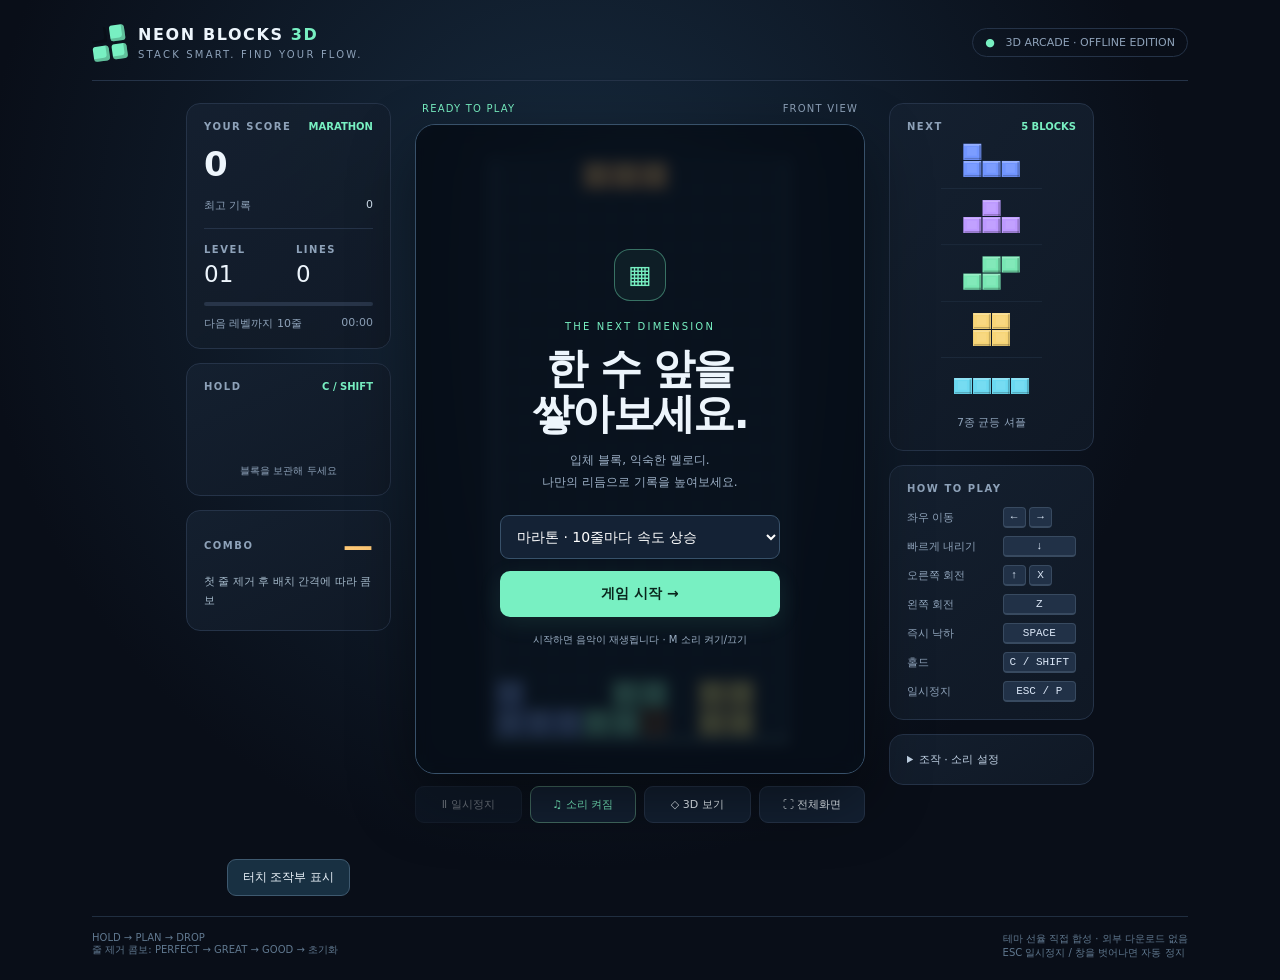
==== commit aa668583: "Polish tutorial: respect remapped controls, reset drop guard and allow exit to mode menu" ====
--- a/index.html
+++ b/index.html
@@ -190,7 +190,7 @@
 <script id="engine">
 'use strict';
 // 게임 규칙은 렌더링/입력/오디오와 분리합니다. 시간 단위는 밀리초입니다.
-const TRAINING_STAGES=[{"title":"평탄화 · 한 줄 정리","piece":"I","rows":["###....###"],"lines":1,"description":"1단계 · 평평하게 쌓기\n가운데 가로 4칸을 I미노로 채워 한 줄을 완성하세요.","hint":"I미노는 처음부터 가로 방향입니다. 가운데 홈의 세로 위치까지 내려놓으세요."},{"title":"지형 정리 · 두 줄","piece":"O","rows":["####..####","####..####"],"lines":2,"description":"2단계 · 쓰레기 줄 정리\n두 줄의 좁은 홈을 O미노로 동시에 정리하세요.","hint":"O미노는 회전할 필요가 없습니다. 가운데 두 칸 홈에 맞춰 낙하하세요."},{"title":"테트리스 · 네 줄","piece":"I","rows":["#########.","#########.","#########.","#########."],"lines":4,"description":"3단계 · 테트리스\n오른쪽 한 칸 통로를 I미노로 채워 네 줄을 한 번에 없애세요.","hint":"I를 세로로 회전한 뒤 오른쪽 끝에 맞춰 내려놓으세요. 모바일 A는 회전, B는 즉시 낙하입니다."},{"title":"T스핀 · 싱글","piece":"T","rows":["....#.....","..........","#####.####"],"lines":1,"spin":true,"start":{"x":4,"y":19,"r":1},"description":"4단계 · T스핀 기초\n준비된 T미노를 회전시켜 아래쪽 한 줄을 지우고 T-SPIN 판정을 받으세요.","hint":"T미노가 바닥에 놓인 상태입니다. A(오른쪽 회전)를 한 번 누른 다음 B(즉시 낙하)를 누르세요."},{"title":"피네스 · 최소 조작","piece":"I","rows":["....######"],"lines":1,"maxMoves":4,"description":"5단계 · 빠른 배치(피네스)\n왼쪽 네 칸을 I미노로 채우세요. 이동·회전을 4회 이내로 완료하면 통과합니다.","hint":"초기 I미노를 왼쪽으로 세 칸 옮긴 후 즉시 낙하하세요. 필요 없는 회전을 줄이는 연습입니다."}];
+const TRAINING_STAGES=[{"title":"평탄화 · 한 줄 정리","piece":"I","rows":["###....###"],"lines":1,"description":"1단계 · 평평하게 쌓기\n가운데 가로 4칸을 I미노로 채워 한 줄을 완성하세요.","hint":"I미노는 처음부터 가로 방향입니다. 가운데 홈의 세로 위치까지 내려놓으세요."},{"title":"지형 정리 · 두 줄","piece":"O","rows":["####..####","####..####"],"lines":2,"description":"2단계 · 쓰레기 줄 정리\n두 줄의 좁은 홈을 O미노로 동시에 정리하세요.","hint":"O미노는 회전할 필요가 없습니다. 가운데 두 칸 홈에 맞춰 낙하하세요."},{"title":"테트리스 · 네 줄","piece":"I","rows":["#########.","#########.","#########.","#########."],"lines":4,"description":"3단계 · 테트리스\n오른쪽 한 칸 통로를 I미노로 채워 네 줄을 한 번에 없애세요.","hint":"I를 세로로 회전한 뒤 오른쪽 끝에 맞춰 내려놓으세요. 설정에서 회전과 낙하에 할당한 버튼을 사용하세요."},{"title":"T스핀 · 싱글","piece":"T","rows":["....#.....","..........","#####.####"],"lines":1,"spin":true,"start":{"x":4,"y":19,"r":1},"description":"4단계 · T스핀 기초\n준비된 T미노를 회전시켜 아래쪽 한 줄을 지우고 T-SPIN 판정을 받으세요.","hint":"T미노가 바닥에 놓인 상태입니다. 오른쪽 회전 버튼을 한 번 누른 다음 즉시 낙하 버튼을 누르세요."},{"title":"피네스 · 최소 조작","piece":"I","rows":["....######"],"lines":1,"maxMoves":4,"description":"5단계 · 빠른 배치(피네스)\n왼쪽 네 칸을 I미노로 채우세요. 이동·회전을 4회 이내로 완료하면 통과합니다.","hint":"초기 I미노를 왼쪽으로 세 칸 옮긴 후 즉시 낙하하세요. 필요 없는 회전을 줄이는 연습입니다."}];
 const SHAPES={I:[[0,0,0,0],[1,1,1,1],[0,0,0,0],[0,0,0,0]],J:[[1,0,0],[1,1,1],[0,0,0]],L:[[0,0,1],[1,1,1],[0,0,0]],O:[[1,1],[1,1]],S:[[0,1,1],[1,1,0],[0,0,0]],T:[[0,1,0],[1,1,1],[0,0,0]],Z:[[1,1,0],[0,1,1],[0,0,0]]};
 const COLORS={I:'#6bd9f1',J:'#7195ff',L:'#ffac66',O:'#f7d577',S:'#78e7b3',T:'#bd99ff',Z:'#f8809c'};
 const JK={'0>1':[[0,0],[-1,0],[-1,-1],[0,2],[-1,2]],'1>0':[[0,0],[1,0],[1,1],[0,-2],[1,-2]],'1>2':[[0,0],[1,0],[1,1],[0,-2],[1,-2]],'2>1':[[0,0],[-1,0],[-1,-1],[0,2],[-1,2]],'2>3':[[0,0],[1,0],[1,-1],[0,2],[1,2]],'3>2':[[0,0],[-1,0],[-1,1],[0,-2],[-1,-2]],'3>0':[[0,0],[-1,0],[-1,1],[0,-2],[-1,-2]],'0>3':[[0,0],[1,0],[1,-1],[0,2],[1,2]]};
@@ -199,7 +199,7 @@
  constructor(random=Math.random,onEvent=()=>{}){this.random=random;this.onEvent=onEvent;this.dropDelay=260;this.reset('marathon');this.state='ready';}
  emit(type,data={}){if(this.mode==='training'&&(type==='move'||type==='rotate'))this.trainingMoves=(this.trainingMoves||0)+1;this.onEvent({type,...data});}
  reset(mode='marathon'){this.mode=mode;this.board=Array.from({length:22},()=>Array(10).fill(null));this.queue=[];this.bag=[];this.piece=null;this.held=null;this.holdUsed=false;this.score=0;this.lines=0;this.level=1;this.combo=0;this.maxCombo=0;this.comboGrade='';this.locksSinceClear=0;this.hasCleared=false;this.b2b=false;this.elapsed=0;this.now=0;this.lastDrop=-Infinity;this.spawnAge=0;this.gravity=0;this.lockTime=0;this.lockResets=0;this.clearing=[];this.clearTime=0;this.state='running';this.resumeLeft=0;if(mode==='training')this.loadTrainingStage(0);else{this.fillQueue();this.spawn();}}
- loadTrainingStage(index){const mission=TRAINING_STAGES[index];if(!mission)throw Error('Unknown training stage');this.mode='training';this.trainingStage=index;this.trainingMoves=0;this.board=Array.from({length:22},()=>Array(10).fill(null));for(let j=0;j<mission.rows.length;j++){const row=mission.rows[j];if(row.length!==10)throw Error('Training board must be 10 wide');for(let x=0;x<10;x++)if(row[x]==='#')this.board[22-mission.rows.length+j][x]='J';}this.queue=Array.from({length:5},(_,j)=>TRAINING_STAGES[(index+j+1)%TRAINING_STAGES.length].piece);this.bag=[];this.held=null;this.holdUsed=false;this.clearing=[];this.clearTime=0;this.pendingSpin=false;this.piece=this.make(mission.piece);if(mission.start){Object.assign(this.piece,{x:mission.start.x,y:mission.start.y,r:mission.start.r});if(mission.piece==='T'&&mission.start.r===1)this.piece.m=[[0,1,0],[0,1,1],[0,1,0]];}this.spawnAge=0;this.gravity=0;this.lockTime=0;this.lockResets=0;this.locksSinceClear=0;this.state='running';if(this.collides())throw Error('Training stage collision');}
+ loadTrainingStage(index){const mission=TRAINING_STAGES[index];if(!mission)throw Error('Unknown training stage');this.mode='training';this.trainingStage=index;this.trainingMoves=0;this.lastDrop=-Infinity;this.board=Array.from({length:22},()=>Array(10).fill(null));for(let j=0;j<mission.rows.length;j++){const row=mission.rows[j];if(row.length!==10)throw Error('Training board must be 10 wide');for(let x=0;x<10;x++)if(row[x]==='#')this.board[22-mission.rows.length+j][x]='J';}this.queue=Array.from({length:5},(_,j)=>TRAINING_STAGES[(index+j+1)%TRAINING_STAGES.length].piece);this.bag=[];this.held=null;this.holdUsed=false;this.clearing=[];this.clearTime=0;this.pendingSpin=false;this.piece=this.make(mission.piece);if(mission.start){Object.assign(this.piece,{x:mission.start.x,y:mission.start.y,r:mission.start.r});if(mission.piece==='T'&&mission.start.r===1)this.piece.m=[[0,1,0],[0,1,1],[0,1,0]];}this.spawnAge=0;this.gravity=0;this.lockTime=0;this.lockResets=0;this.locksSinceClear=0;this.state='running';if(this.collides())throw Error('Training stage collision');}
  fillQueue(){while(this.queue.length<6){if(!this.bag.length){this.bag=Object.keys(SHAPES);for(let i=6;i>0;i--){const j=Math.floor(this.random()*(i+1));[this.bag[i],this.bag[j]]=[this.bag[j],this.bag[i]];}}this.queue.push(this.bag.pop());}}
  make(type){return{type,m:SHAPES[type].map(r=>r.slice()),x:type==='O'?4:3,y:1,r:0,lastRotation:false};}
  spawn(type){this.piece=this.make(type||this.queue.shift());this.fillQueue();this.spawnAge=0;this.gravity=0;this.lockTime=0;this.lockResets=0;if(this.collides())this.finish(false);}
@@ -299,7 +299,7 @@
 function showTrainingScreen(phase){
  trainingPhase=phase;game.state='lesson';clearInput();audio.stop();
  const ix=game.trainingStage||0,mission=TRAINING_STAGES[ix];
- $('overlay').hidden=false;$('mode').hidden=true;$('restart').hidden=true;
+ $('overlay').hidden=false;$('mode').hidden=true;$('restart').hidden=false;$('restart').textContent='다른 모드 선택';
  $('overline').textContent=phase==='complete'?'PRACTICE MASTER':phase==='success'?'STAGE CLEAR':phase==='fail'?'TRY AGAIN':'PRACTICE MODE';
  $('overlayIcon').textContent=phase==='success'||phase==='complete'?'✦':phase==='fail'?'↻':'▦';
  $('title').textContent=phase==='complete'?'훈련 완료!':phase==='success'?'스테이지 성공!':phase==='fail'?'다시 도전하세요':mission.title;
@@ -337,7 +337,7 @@
 async function toggleFullscreen(){try{if(document.fullscreenElement){await document.exitFullscreen();return;}if(document.documentElement.requestFullscreen)await document.documentElement.requestFullscreen({navigationUI:'hide'});}catch{} }
 $('fullscreen').onclick=toggleFullscreen;$('touchFullscreen').onclick=toggleFullscreen;
 document.addEventListener('fullscreenchange',()=>{$('fullscreen').textContent=document.fullscreenElement?'⤢ 화면 복귀':'⛶ 전체화면';$('touchFullscreen').textContent=document.fullscreenElement?'⤢ 화면 복귀':'⛶ 전체화면';});
-$('start').onclick=()=>game.state==='paused'?togglePause():(continueTraining()||start());$('restart').onclick=()=>{if($('restart').dataset.confirm==='yes'){delete $('restart').dataset.confirm;start();}else{$('restart').dataset.confirm='yes';$('restart').textContent='현재 기록을 끝내고 새로 시작';}};$('pause').onclick=togglePause;$('touchPause').onclick=togglePause;
+$('start').onclick=()=>game.state==='paused'?togglePause():(continueTraining()||start());$('restart').onclick=()=>{if(game.mode==='training'&&game.state==='lesson'){game.state='ready';trainingPhase='';$('overlay').hidden=false;$('mode').hidden=false;$('restart').hidden=true;$('title').textContent='게임 모드를 선택하세요';$('description').textContent='공식 훈련소를 다시 선택하거나 다른 게임 모드로 전환할 수 있습니다.';$('overline').textContent='GAME MODE';$('start').textContent='게임 시작';$('overlayNote').textContent='PC 키보드와 모바일 터치 조작 모두 지원됩니다.';lastUI='';refreshTrainingHUD();return;}if($('restart').dataset.confirm==='yes'){delete $('restart').dataset.confirm;start();}else{$('restart').dataset.confirm='yes';$('restart').textContent='현재 기록을 끝내고 새로 시작';}};$('pause').onclick=togglePause;$('touchPause').onclick=togglePause;
 function toggleSound(){audio.init();audio.enabled=!audio.enabled;audio.apply();if(!audio.enabled)audio.stop();$('sound').textContent=audio.enabled?'♫ 소리 켜짐':'♫ 소리 꺼짐';$('sound').classList.toggle('active',audio.enabled);$('sound').setAttribute('aria-pressed',String(audio.enabled));}$('sound').onclick=toggleSound;$('touchSound').onclick=toggleSound;$('view').onclick=()=>{if(!(renderer instanceof Renderer))return;tilt=!tilt;$('view').textContent=tilt?'▦ 정면 보기':'◇ 3D 보기';$('view').classList.toggle('active',tilt);$('view').setAttribute('aria-pressed',String(tilt));$('rendererLabel').textContent=tilt?'3D VIEW':'FRONT VIEW';};
 $('delay').oninput=e=>{game.dropDelay=Number(e.target.value);$('delayValue').textContent=game.dropDelay+'ms';};$('musicVolume').oninput=e=>{audio.music=Number(e.target.value)/100;$('musicValue').textContent=e.target.value+'%';audio.apply();};$('sfxVolume').oninput=e=>{audio.effects=Number(e.target.value)/100;$('sfxValue').textContent=e.target.value+'%';audio.apply();};$('mode').onchange=()=>{lastUI='';};
 // 키를 누른 상태를 직접 추적합니다. OS 자동 반복으로 새 블록을 낙하시키지 않습니다.
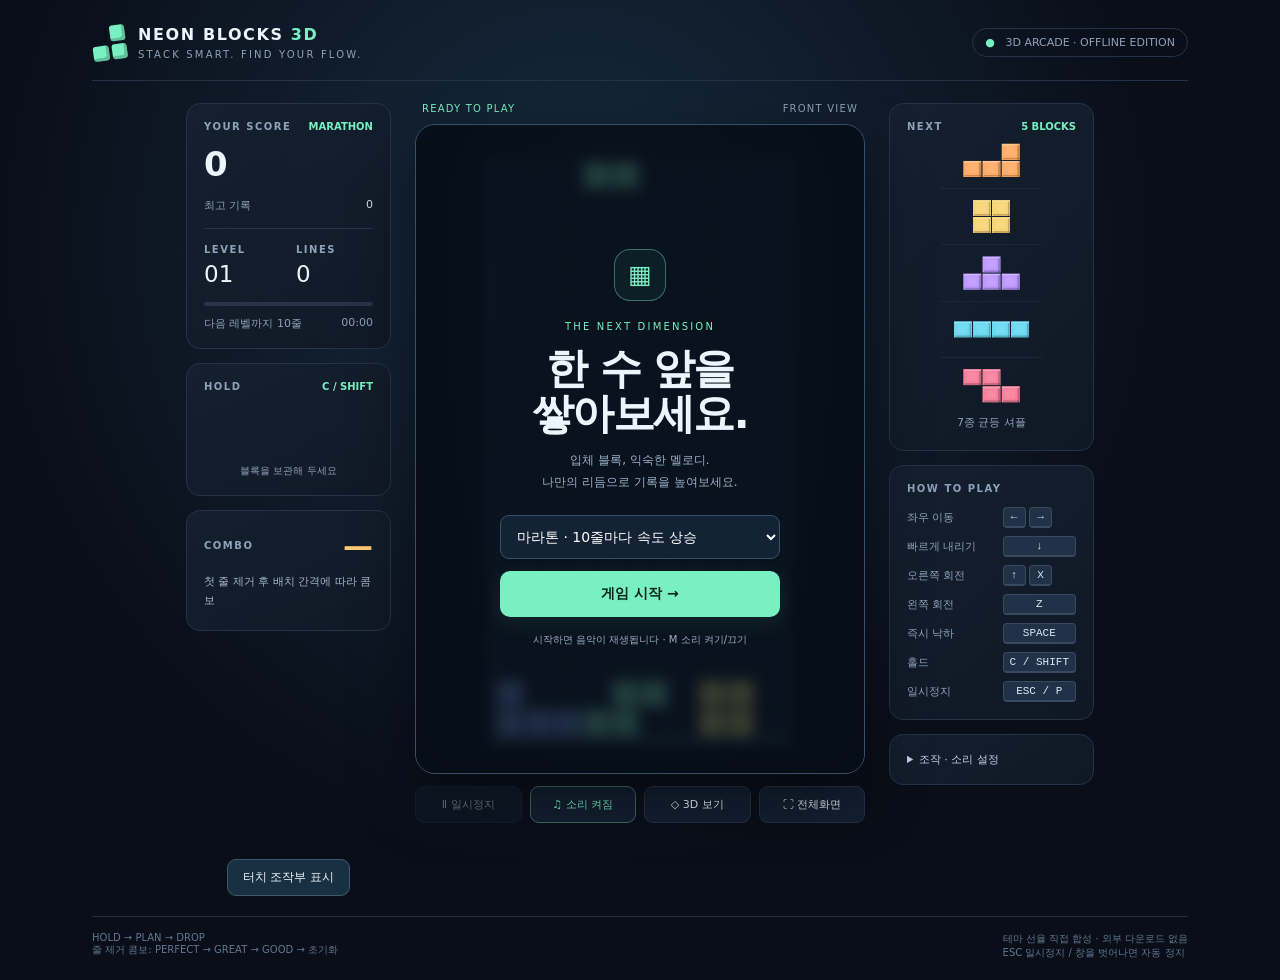
==== commit 1c964851: "Replace fixed training stages with adaptive endless placement coaching" ====
--- a/index.html
+++ b/index.html
@@ -157,7 +157,7 @@
 .training-hud button{border:1px solid #3e6d69;border-radius:6px;background:#183b3c;padding:5px 7px;color:#d8f6ec;font-size:10px}
 .training-hint{width:100%;margin:3px 0 1px;color:#b9e9d3;font-size:10px;line-height:1.5}
 @media(pointer:coarse){.training-hud{font-size:9px;padding:4px;gap:3px}.training-hud strong{font-size:9px;min-width:60px}.training-hud select{max-width:94px;min-width:65px;font-size:9px}.training-hud button{font-size:9px;padding:4px}.training-hint{font-size:9px}}
-</style>
+.training-hud[hidden]{display:none!important}.training-hud{align-items:center;gap:4px;flex-wrap:wrap}.training-hud strong{font-size:10px;min-width:52px;flex:0 0 auto}.training-hud select{flex:1 1 100px;max-width:none;min-width:75px}.training-hud .training-hint{flex-basis:100%;margin:0;font-size:10px;line-height:1.4;color:#b9e9d3}@media(pointer:coarse){.training-hud{padding:4px}.training-hud strong{font-size:9px}.training-hud select{max-width:none;min-width:75px;flex:1 1 80px}.training-hud .training-hint{font-size:9px;max-height:3em;overflow:hidden}}</style>
 </head>
 <body>
 <div class="shell">
@@ -168,7 +168,7 @@
 <section class="card holdcard"><div class="caption">HOLD <em>C / SHIFT</em></div><canvas class="preview" id="hold" width="340" height="130" aria-label="보관한 블록"></canvas><div class="holdhint" id="holdhint">블록을 보관해 두세요</div></section>
 <section class="card combocard"><div class="combo-row"><div class="caption">COMBO</div><div class="combo-number" id="combo">—</div></div><div class="log" id="eventText">첫 줄 제거 후 배치 간격에 따라 콤보</div></section>
 </aside>
-<section class="board-column"><div class="board-meta"><span id="status" class="live">READY TO PLAY</span><span id="rendererLabel">3D VIEW</span></div><div class="training-hud" id="trainingHud" hidden><strong id="trainingTitle">공식 훈련소</strong><select id="trainingStageSelect" aria-label="훈련 스테이지 선택"></select><button type="button" id="trainingHintBtn">힌트</button><button type="button" id="trainingRetryBtn">다시</button><p class="training-hint" id="trainingHint" hidden></p></div><div class="stage" id="stage"><canvas id="board" aria-label="10열 20행 테트리스 게임판"></canvas><canvas id="fx" aria-hidden="true"></canvas><div class="toast" id="toast"></div><div class="overlay" id="overlay"><div style="width:100%;max-width:280px"><div class="intro-icon" id="overlayIcon" aria-hidden="true">▦</div><div class="overline" id="overline">THE NEXT DIMENSION</div><h1 id="title">한 수 앞을<br>쌓아보세요.</h1><p id="description">입체 블록, 익숙한 멜로디.<br>나만의 리듬으로 기록을 높여보세요.</p><select id="mode" aria-label="게임 모드"><option value="marathon">마라톤 · 10줄마다 속도 상승</option><option value="sprint">40줄 도전 · 최단 시간 도전</option><option value="zen">프리 모드 · 일정한 속도</option><option value="blitz">블리츠 · 2분 점수 대결</option><option value="survival">서바이벌 · 빠르게 가속</option><option value="training">공식 훈련소 · 5단계 실습</option></select><button id="start" class="primary">게임 시작 →</button><button id="restart" class="secondary" hidden>새 게임</button><p class="note" id="overlayNote">시작하면 음악이 재생됩니다 · M 소리 켜기/끄기</p></div></div></div><div class="toolbar"><button class="tool" id="pause">Ⅱ 일시정지</button><button class="tool active" id="sound" aria-pressed="true">♫ 소리 켜짐</button><button class="tool active" id="view" aria-pressed="true">◇ 입체 보기</button><button class="tool" id="fullscreen">⛶ 전체화면</button></div></section>
+<section class="board-column"><div class="board-meta"><span id="status" class="live">READY TO PLAY</span><span id="rendererLabel">3D VIEW</span></div><div class="training-hud" id="trainingHud" hidden><strong id="trainingTitle">실전 코치</strong><select id="coachFocus" aria-label="훈련 중점"><option value="balanced">균형 쌓기</option><option value="tetris">4줄 테트리스</option><option value="combo">콤보 이어가기</option></select><button type="button" id="coachToggle">추천 표시 중</button><p class="training-hint" id="coachHint">현재 블록의 추천 위치를 계산합니다.</p></div><div class="stage" id="stage"><canvas id="board" aria-label="10열 20행 테트리스 게임판"></canvas><canvas id="fx" aria-hidden="true"></canvas><div class="toast" id="toast"></div><div class="overlay" id="overlay"><div style="width:100%;max-width:280px"><div class="intro-icon" id="overlayIcon" aria-hidden="true">▦</div><div class="overline" id="overline">THE NEXT DIMENSION</div><h1 id="title">한 수 앞을<br>쌓아보세요.</h1><p id="description">입체 블록, 익숙한 멜로디.<br>나만의 리듬으로 기록을 높여보세요.</p><select id="mode" aria-label="게임 모드"><option value="marathon">마라톤 · 10줄마다 속도 상승</option><option value="sprint">40줄 도전 · 최단 시간 도전</option><option value="zen">프리 모드 · 일정한 속도</option><option value="blitz">블리츠 · 2분 점수 대결</option><option value="survival">서바이벌 · 빠르게 가속</option><option value="training">실전 훈련소 · 자유 배치 코치</option></select><button id="start" class="primary">게임 시작 →</button><button id="restart" class="secondary" hidden>새 게임</button><p class="note" id="overlayNote">시작하면 음악이 재생됩니다 · M 소리 켜기/끄기</p></div></div></div><div class="toolbar"><button class="tool" id="pause">Ⅱ 일시정지</button><button class="tool active" id="sound" aria-pressed="true">♫ 소리 켜짐</button><button class="tool active" id="view" aria-pressed="true">◇ 입체 보기</button><button class="tool" id="fullscreen">⛶ 전체화면</button></div></section>
 <aside class="rail right"><section class="card"><div class="caption">NEXT <em>5 BLOCKS</em></div><canvas id="next" class="preview nextcanvas" width="300" height="560" aria-label="다음 블록 5개"></canvas><div class="small" style="text-align:center">7종 균등 셔플</div></section><section class="card controlcard"><div class="caption">HOW TO PLAY</div><div class="controls"><span>좌우 이동</span><span><kbd>←</kbd> <kbd>→</kbd></span><span>빠르게 내리기</span><kbd>↓</kbd><span>오른쪽 회전</span><span><kbd>↑</kbd> <kbd>X</kbd></span><span>왼쪽 회전</span><kbd>Z</kbd><span>즉시 낙하</span><kbd>SPACE</kbd><span>홀드</span><kbd>C / SHIFT</kbd><span>일시정지</span><kbd>ESC / P</kbd></div></section><details class="card settings"><summary>조작 · 소리 설정</summary><label>낙하 재입력 대기 <output id="delayValue">260ms</output><input id="delay" aria-label="낙하 재입력 대기시간" type="range" min="180" max="500" step="20" value="260"></label><label>배경음 <output id="musicValue">35%</output><input id="musicVolume" aria-label="배경음 볼륨" type="range" min="0" max="100" value="35"></label><label>효과음 <output id="sfxValue">65%</output><input id="sfxVolume" aria-label="효과음 볼륨" type="range" min="0" max="100" value="65"></label><p class="small">스페이스바를 놓아야 다시 낙하합니다. 착지 후 0.5초 동안 위치를 조정할 수 있습니다.</p></details></aside>
 <div class="mobile" aria-label="게임보이 스타일 터치 조작">
  <div class="mobile-top"><span class="mobile-brand">NEON · POCKET CONSOLE</span><span class="mobile-hint">길게 누르면 연속 이동</span></div>
@@ -190,17 +190,15 @@
 <script id="engine">
 'use strict';
 // 게임 규칙은 렌더링/입력/오디오와 분리합니다. 시간 단위는 밀리초입니다.
-const TRAINING_STAGES=[{"title":"평탄화 · 한 줄 정리","piece":"I","rows":["###....###"],"lines":1,"description":"1단계 · 평평하게 쌓기\n가운데 가로 4칸을 I미노로 채워 한 줄을 완성하세요.","hint":"I미노는 처음부터 가로 방향입니다. 가운데 홈의 세로 위치까지 내려놓으세요."},{"title":"지형 정리 · 두 줄","piece":"O","rows":["####..####","####..####"],"lines":2,"description":"2단계 · 쓰레기 줄 정리\n두 줄의 좁은 홈을 O미노로 동시에 정리하세요.","hint":"O미노는 회전할 필요가 없습니다. 가운데 두 칸 홈에 맞춰 낙하하세요."},{"title":"테트리스 · 네 줄","piece":"I","rows":["#########.","#########.","#########.","#########."],"lines":4,"description":"3단계 · 테트리스\n오른쪽 한 칸 통로를 I미노로 채워 네 줄을 한 번에 없애세요.","hint":"I를 세로로 회전한 뒤 오른쪽 끝에 맞춰 내려놓으세요. 설정에서 회전과 낙하에 할당한 버튼을 사용하세요."},{"title":"T스핀 · 싱글","piece":"T","rows":["....#.....","..........","#####.####"],"lines":1,"spin":true,"start":{"x":4,"y":19,"r":1},"description":"4단계 · T스핀 기초\n준비된 T미노를 회전시켜 아래쪽 한 줄을 지우고 T-SPIN 판정을 받으세요.","hint":"T미노가 바닥에 놓인 상태입니다. 오른쪽 회전 버튼을 한 번 누른 다음 즉시 낙하 버튼을 누르세요."},{"title":"피네스 · 최소 조작","piece":"I","rows":["....######"],"lines":1,"maxMoves":4,"description":"5단계 · 빠른 배치(피네스)\n왼쪽 네 칸을 I미노로 채우세요. 이동·회전을 4회 이내로 완료하면 통과합니다.","hint":"초기 I미노를 왼쪽으로 세 칸 옮긴 후 즉시 낙하하세요. 필요 없는 회전을 줄이는 연습입니다."}];
 const SHAPES={I:[[0,0,0,0],[1,1,1,1],[0,0,0,0],[0,0,0,0]],J:[[1,0,0],[1,1,1],[0,0,0]],L:[[0,0,1],[1,1,1],[0,0,0]],O:[[1,1],[1,1]],S:[[0,1,1],[1,1,0],[0,0,0]],T:[[0,1,0],[1,1,1],[0,0,0]],Z:[[1,1,0],[0,1,1],[0,0,0]]};
 const COLORS={I:'#6bd9f1',J:'#7195ff',L:'#ffac66',O:'#f7d577',S:'#78e7b3',T:'#bd99ff',Z:'#f8809c'};
 const JK={'0>1':[[0,0],[-1,0],[-1,-1],[0,2],[-1,2]],'1>0':[[0,0],[1,0],[1,1],[0,-2],[1,-2]],'1>2':[[0,0],[1,0],[1,1],[0,-2],[1,-2]],'2>1':[[0,0],[-1,0],[-1,-1],[0,2],[-1,2]],'2>3':[[0,0],[1,0],[1,-1],[0,2],[1,2]],'3>2':[[0,0],[-1,0],[-1,1],[0,-2],[-1,-2]],'3>0':[[0,0],[-1,0],[-1,1],[0,-2],[-1,-2]],'0>3':[[0,0],[1,0],[1,-1],[0,2],[1,2]]};
 const IK={'0>1':[[0,0],[-2,0],[1,0],[-2,1],[1,-2]],'1>0':[[0,0],[2,0],[-1,0],[2,-1],[-1,2]],'1>2':[[0,0],[-1,0],[2,0],[-1,-2],[2,1]],'2>1':[[0,0],[1,0],[-2,0],[1,2],[-2,-1]],'2>3':[[0,0],[2,0],[-1,0],[2,-1],[-1,2]],'3>2':[[0,0],[-2,0],[1,0],[-2,1],[1,-2]],'3>0':[[0,0],[1,0],[-2,0],[1,2],[-2,-1]],'0>3':[[0,0],[-1,0],[2,0],[-1,-2],[2,1]]};
 class BlockEngine{
  constructor(random=Math.random,onEvent=()=>{}){this.random=random;this.onEvent=onEvent;this.dropDelay=260;this.reset('marathon');this.state='ready';}
- emit(type,data={}){if(this.mode==='training'&&(type==='move'||type==='rotate'))this.trainingMoves=(this.trainingMoves||0)+1;this.onEvent({type,...data});}
- reset(mode='marathon'){this.mode=mode;this.board=Array.from({length:22},()=>Array(10).fill(null));this.queue=[];this.bag=[];this.piece=null;this.held=null;this.holdUsed=false;this.score=0;this.lines=0;this.level=1;this.combo=0;this.maxCombo=0;this.comboGrade='';this.locksSinceClear=0;this.hasCleared=false;this.b2b=false;this.elapsed=0;this.now=0;this.lastDrop=-Infinity;this.spawnAge=0;this.gravity=0;this.lockTime=0;this.lockResets=0;this.clearing=[];this.clearTime=0;this.state='running';this.resumeLeft=0;if(mode==='training')this.loadTrainingStage(0);else{this.fillQueue();this.spawn();}}
- loadTrainingStage(index){const mission=TRAINING_STAGES[index];if(!mission)throw Error('Unknown training stage');this.mode='training';this.trainingStage=index;this.trainingMoves=0;this.lastDrop=-Infinity;this.board=Array.from({length:22},()=>Array(10).fill(null));for(let j=0;j<mission.rows.length;j++){const row=mission.rows[j];if(row.length!==10)throw Error('Training board must be 10 wide');for(let x=0;x<10;x++)if(row[x]==='#')this.board[22-mission.rows.length+j][x]='J';}this.queue=Array.from({length:5},(_,j)=>TRAINING_STAGES[(index+j+1)%TRAINING_STAGES.length].piece);this.bag=[];this.held=null;this.holdUsed=false;this.clearing=[];this.clearTime=0;this.pendingSpin=false;this.piece=this.make(mission.piece);if(mission.start){Object.assign(this.piece,{x:mission.start.x,y:mission.start.y,r:mission.start.r});if(mission.piece==='T'&&mission.start.r===1)this.piece.m=[[0,1,0],[0,1,1],[0,1,0]];}this.spawnAge=0;this.gravity=0;this.lockTime=0;this.lockResets=0;this.locksSinceClear=0;this.state='running';if(this.collides())throw Error('Training stage collision');}
- fillQueue(){while(this.queue.length<6){if(!this.bag.length){this.bag=Object.keys(SHAPES);for(let i=6;i>0;i--){const j=Math.floor(this.random()*(i+1));[this.bag[i],this.bag[j]]=[this.bag[j],this.bag[i]];}}this.queue.push(this.bag.pop());}}
+ emit(type,data={}){this.onEvent({type,...data});}
+ reset(mode='marathon'){this.mode=mode;this.board=Array.from({length:22},()=>Array(10).fill(null));this.queue=[];this.bag=[];this.piece=null;this.held=null;this.holdUsed=false;this.score=0;this.lines=0;this.level=1;this.combo=0;this.maxCombo=0;this.comboGrade='';this.locksSinceClear=0;this.hasCleared=false;this.b2b=false;this.elapsed=0;this.now=0;this.lastDrop=-Infinity;this.spawnAge=0;this.gravity=0;this.lockTime=0;this.lockResets=0;this.clearing=[];this.clearTime=0;this.state='running';this.resumeLeft=0;this.fillQueue();this.spawn();}
+  fillQueue(){while(this.queue.length<6){if(!this.bag.length){this.bag=Object.keys(SHAPES);for(let i=6;i>0;i--){const j=Math.floor(this.random()*(i+1));[this.bag[i],this.bag[j]]=[this.bag[j],this.bag[i]];}}this.queue.push(this.bag.pop());}}
  make(type){return{type,m:SHAPES[type].map(r=>r.slice()),x:type==='O'?4:3,y:1,r:0,lastRotation:false};}
  spawn(type){this.piece=this.make(type||this.queue.shift());this.fillQueue();this.spawnAge=0;this.gravity=0;this.lockTime=0;this.lockResets=0;if(this.collides())this.finish(false);}
  collides(p=this.piece,dx=0,dy=0,m=p?.m){if(!p)return true;for(let y=0;y<m.length;y++)for(let x=0;x<m[y].length;x++)if(m[y][x]){const xx=p.x+x+dx,yy=p.y+y+dy;if(xx<0||xx>=10||yy>=22||yy<0||this.board[yy][xx])return true;}return false;}
@@ -213,14 +211,14 @@
  ghostY(){if(!this.piece)return 0;let y=this.piece.y;while(!this.collides({...this.piece,y},0,1))y++;return y;}
  hardDrop(){// 키 반복 차단과 별개로 엔진에서도 쿨다운 및 새 블록 보호를 검사합니다.
  if(!this.active||this.now-this.lastDrop<this.dropDelay||this.spawnAge<160)return false;this.lastDrop=this.now;const y=this.ghostY(),distance=y-this.piece.y;if(distance)this.piece.lastRotation=false;this.piece.y=y;this.score+=distance*2;this.emit('drop',{distance,x:this.piece.x});this.lock();return true;}
- hold(){if(!this.active||this.holdUsed||this.mode==='training')return false;const type=this.piece.type,old=this.held;this.held=type;this.holdUsed=true;this.spawn(old||undefined);this.emit('hold');return true;}
+ hold(){if(!this.active||this.holdUsed)return false;const type=this.piece.type,old=this.held;this.held=type;this.holdUsed=true;this.spawn(old||undefined);this.emit('hold');return true;}
  tSpin(){if(this.piece.type!=='T'||!this.piece.lastRotation)return false;const p=this.piece;let corners=0;for(const [dx,dy] of [[0,0],[2,0],[0,2],[2,2]]){const x=p.x+dx,y=p.y+dy;if(x<0||x>=10||y<0||y>=22||this.board[y][x])corners++;}return corners>=3;}
- lock(){if(!this.active)return;this.locksSinceClear++;const p=this.piece,spin=this.tSpin();for(let y=0;y<p.m.length;y++)for(let x=0;x<p.m.length;x++)if(p.m[y][x])this.board[p.y+y][p.x+x]=p.type;this.piece=null;this.holdUsed=false;this.clearing=[];for(let y=0;y<22;y++)if(this.board[y].every(Boolean))this.clearing.push(y);this.emit('lock');if(this.clearing.length){this.pendingSpin=spin;this.clearTime=0;this.emit('clearStart',{rows:this.clearing.slice(),board:this.board.map(r=>r.slice())});}else{if(this.mode==='training'){this.emit('trainingResult',{success:false});return;}if(spin){const points=400*this.level;this.score+=points;this.emit('reward',{name:'T-SPIN',points,combo:0,b2b:false,perfect:false});}this.spawn();}}
- finishClear(){const n=this.clearing.length,spin=this.pendingSpin,difficult=n===4||spin,b2b=difficult&&this.b2b,oldLevel=this.level;this.board=this.board.filter((r,y)=>!this.clearing.includes(y));while(this.board.length<22)this.board.unshift(Array(10).fill(null));const interval=this.locksSinceClear;this.locksSinceClear=0;if(!this.hasCleared){this.hasCleared=true;this.combo=0;this.comboGrade='';}else if(interval<=3){this.combo++;this.comboGrade=['','PERFECT COMBO','GREAT COMBO','GOOD COMBO'][interval];}else{this.combo=0;this.comboGrade='';}this.maxCombo=Math.max(this.maxCombo,this.combo);const base=(spin?[400,800,1200,1600][n]:[0,100,300,500,800][n])*this.level;const perfect=this.board.every(r=>r.every(v=>!v));const points=Math.floor(base*(b2b?1.5:1))+50*this.combo*this.level+(perfect?2000*this.level:0);this.score+=points;this.lines+=n;this.level=this.mode==='marathon'?Math.floor(this.lines/10)+1:this.mode==='survival'?Math.floor(this.elapsed/20000)+1:1;this.b2b=difficult;this.clearing=[];this.emit('reward',{comboGrade:this.comboGrade,name:perfect?'PERFECT CLEAR':spin?'T-SPIN '+['','SINGLE','DOUBLE','TRIPLE'][n]:['','SINGLE','DOUBLE','TRIPLE','TETRIS!'][n],points,combo:this.combo,b2b,perfect,n});if(this.level>oldLevel)this.emit('level',{level:this.level});if(this.mode==='training'){const mission=TRAINING_STAGES[this.trainingStage];this.emit('trainingResult',{success:n===mission.lines&&(!mission.spin||spin)&&(!mission.maxMoves||this.trainingMoves<=mission.maxMoves)});}else if(this.mode==='sprint'&&this.lines>=40)this.finish(true);else this.spawn();}
+ lock(){if(!this.active)return;this.locksSinceClear++;const p=this.piece,spin=this.tSpin();for(let y=0;y<p.m.length;y++)for(let x=0;x<p.m.length;x++)if(p.m[y][x])this.board[p.y+y][p.x+x]=p.type;this.piece=null;this.holdUsed=false;this.clearing=[];for(let y=0;y<22;y++)if(this.board[y].every(Boolean))this.clearing.push(y);this.emit('lock');if(this.clearing.length){this.pendingSpin=spin;this.clearTime=0;this.emit('clearStart',{rows:this.clearing.slice(),board:this.board.map(r=>r.slice())});}else{if(spin){const points=400*this.level;this.score+=points;this.emit('reward',{name:'T-SPIN',points,combo:0,b2b:false,perfect:false});}this.spawn();}}
+ finishClear(){const n=this.clearing.length,spin=this.pendingSpin,difficult=n===4||spin,b2b=difficult&&this.b2b,oldLevel=this.level;this.board=this.board.filter((r,y)=>!this.clearing.includes(y));while(this.board.length<22)this.board.unshift(Array(10).fill(null));const interval=this.locksSinceClear;this.locksSinceClear=0;if(!this.hasCleared){this.hasCleared=true;this.combo=0;this.comboGrade='';}else if(interval<=3){this.combo++;this.comboGrade=['','PERFECT COMBO','GREAT COMBO','GOOD COMBO'][interval];}else{this.combo=0;this.comboGrade='';}this.maxCombo=Math.max(this.maxCombo,this.combo);const base=(spin?[400,800,1200,1600][n]:[0,100,300,500,800][n])*this.level;const perfect=this.board.every(r=>r.every(v=>!v));const points=Math.floor(base*(b2b?1.5:1))+50*this.combo*this.level+(perfect?2000*this.level:0);this.score+=points;this.lines+=n;this.level=this.mode==='marathon'?Math.floor(this.lines/10)+1:this.mode==='survival'?Math.floor(this.elapsed/20000)+1:1;this.b2b=difficult;this.clearing=[];this.emit('reward',{comboGrade:this.comboGrade,name:perfect?'PERFECT CLEAR':spin?'T-SPIN '+['','SINGLE','DOUBLE','TRIPLE'][n]:['','SINGLE','DOUBLE','TRIPLE','TETRIS!'][n],points,combo:this.combo,b2b,perfect,n});if(this.level>oldLevel)this.emit('level',{level:this.level});if(this.mode==='sprint'&&this.lines>=40)this.finish(true);else this.spawn();}
  finish(won){this.state=won?'won':'over';this.emit(won?'won':'over');}
  pause(){if(this.state==='running'||this.state==='countdown'){this.state='paused';this.emit('pause');return true;}return false;}
  resume(){if(this.state!=='paused')return;this.state='countdown';this.resumeLeft=900;this.emit('resume');}
- tick(dt){if(this.state==='countdown'){this.resumeLeft-=dt;if(this.resumeLeft<=0){this.state='running';this.emit('resumed');}return;}if(this.state!=='running')return;this.now+=dt;this.elapsed+=dt;if(this.mode==='blitz'&&this.elapsed>=120000){this.elapsed=120000;this.finish(true);return;}if(this.clearing.length){this.clearTime+=dt;if(this.clearTime>=260)this.finishClear();return;}if(!this.active)return;this.spawnAge+=dt;if(this.mode==='training')return;const speed=this.mode==='marathon'?Math.max(65,800*Math.pow(.82,this.level-1)):this.mode==='sprint'?700:this.mode==='survival'?Math.max(80,680*Math.pow(.78,this.level-1)):this.mode==='blitz'?650:900;if(this.mode==='survival')this.level=Math.floor(this.elapsed/20000)+1;this.gravity+=dt;let steps=0;while(this.gravity>=speed&&steps++<16){this.gravity-=speed;if(!this.collides(this.piece,0,1)){this.piece.y++;this.piece.lastRotation=false;}else break;}if(this.ground()){this.lockTime+=dt;if(this.lockTime>=500)this.lock();}else if(this.lockResets<15)this.lockTime=0;}
+ tick(dt){if(this.state==='countdown'){this.resumeLeft-=dt;if(this.resumeLeft<=0){this.state='running';this.emit('resumed');}return;}if(this.state!=='running')return;this.now+=dt;this.elapsed+=dt;if(this.mode==='blitz'&&this.elapsed>=120000){this.elapsed=120000;this.finish(true);return;}if(this.clearing.length){this.clearTime+=dt;if(this.clearTime>=260)this.finishClear();return;}if(!this.active)return;this.spawnAge+=dt;const speed=this.mode==='marathon'?Math.max(65,800*Math.pow(.82,this.level-1)):this.mode==='sprint'?700:this.mode==='survival'?Math.max(80,680*Math.pow(.78,this.level-1)):this.mode==='blitz'?650:this.mode==='training'?1000:900;if(this.mode==='survival')this.level=Math.floor(this.elapsed/20000)+1;this.gravity+=dt;let steps=0;while(this.gravity>=speed&&steps++<16){this.gravity-=speed;if(!this.collides(this.piece,0,1)){this.piece.y++;this.piece.lastRotation=false;}else break;}if(this.ground()){this.lockTime+=dt;if(this.lockTime>=500)this.lock();}else if(this.lockResets<15)this.lockTime=0;}
 }
 globalThis.BlockEngine=BlockEngine;
 </script>
@@ -270,8 +268,7 @@
 function event(ev){if(!game)return;if(['move','rotate','hold','drop','lock','level','over','won'].includes(ev.type))audio.play(ev.type);if(ev.type==='drop'&&!reduce)shake=7;
  if(ev.type==='clearStart'&&!reduce&&renderer){for(const y of ev.rows)for(let x=0;x<10;x++){const [px,py]=renderer.project(x,y);for(let i=0;i<4;i++)particles.push({x:px,y:py,vx:(Math.random()-.5)*220,vy:-60-Math.random()*180,life:650+Math.random()*300,max:950,color:COLORS[ev.board[y][x]]});}}
  if(ev.type==='reward'){audio.play('reward',(ev.n||1)+Math.min(2,ev.combo));toast(ev.comboGrade||ev.name,(ev.comboGrade?ev.name+' · ':'')+(ev.b2b?'BACK-TO-BACK · ':'')+'+'+ev.points.toLocaleString());$('eventText').textContent=(ev.comboGrade?ev.comboGrade+' · ':'')+ev.name+' +'+ev.points.toLocaleString();}
- if(ev.type==='trainingResult'){if(ev.success){const next=Math.min(TRAINING_STAGES.length-1,game.trainingStage+1);trainingUnlocked=Math.max(trainingUnlocked,next);try{localStorage.setItem('neon3d-training-unlocked',String(trainingUnlocked));}catch{}}showTrainingScreen(ev.success?'success':'fail');}
- if(ev.type==='level')$('eventText').textContent+=' · LEVEL '+ev.level;
+  if(ev.type==='level')$('eventText').textContent+=' · LEVEL '+ev.level;
  if(ev.type==='pause'){audio.stop();clearInput();showOverlay('pause');}
  if(ev.type==='resume'){clearInput();$('overlay').hidden=true;$('toast').classList.remove('show');}
  if(ev.type==='resumed'){audio.next=0;}
@@ -282,62 +279,131 @@
 const fx=$('fx'),fctx=fx.getContext('2d');function resize(){renderer.resize();const r=fx.getBoundingClientRect(),d=Math.min(devicePixelRatio||1,2);fx.width=r.width*d;fx.height=r.height*d;fctx.setTransform(d,0,0,d,0,0);particles=[];}new ResizeObserver(resize).observe($('stage'));resize();
 function showOverlay(kind){delete $('restart').dataset.confirm;$('overlay').hidden=false;const pause=kind==='pause',won=kind==='won';$('overline').textContent=pause?'TAKE A BREATH':won?'MISSION COMPLETE':'ONE MORE ROUND';$('title').textContent=pause?'잠시 쉬어가세요.':won?(game.mode==='blitz'?'2분 완료!':'40줄 완주!'):'다시, 더 높이.';$('overlayIcon').textContent=pause?'Ⅱ':won?'✦':'↻';const r=readRecord(game.mode);$('description').textContent=pause?'ESC 또는 계속하기를 누르면\n잠시 후 게임이 이어집니다.':game.score.toLocaleString()+'점 · '+game.lines+'줄 · '+fmtTime(game.elapsed)+'\n최대 '+Math.max(0,game.maxCombo)+'콤보'+(game.mode==='sprint'&&r.time?' · 최고 '+fmtTime(r.time):'');$('start').textContent=pause?'계속하기 →':'다시 시작 →';$('restart').hidden=!pause;$('restart').textContent='새 게임';$('mode').hidden=pause;$('overlayNote').textContent=pause?'정지 중에는 시간과 블록이 움직이지 않습니다.':'스페이스바 연속 입력 방지 · ESC 일시정지';$('pause').textContent=pause?'▶ 계속하기':'Ⅱ 일시정지';}
 
-let trainingPhase='',trainingUnlocked=0;
-try{trainingUnlocked=Math.max(0,Math.min(TRAINING_STAGES.length-1,Number(localStorage.getItem('neon3d-training-unlocked'))||0));}catch{}
-const trainingChoice=$('trainingStageSelect');
-for(let i=0;i<TRAINING_STAGES.length;i++){const opt=document.createElement('option');opt.value=String(i);opt.textContent=(i+1)+'. '+TRAINING_STAGES[i].title;trainingChoice.appendChild(opt);}
+
+let coachFocus='balanced',coachVisible=true,coachPiece=null,coachSuggestion=null,coachReason='',coachKey='';
+const coachSelect=$('coachFocus'),coachHint=$('coachHint'),coachToggle=$('coachToggle');
+try{const saved=localStorage.getItem('neon3d-coach-focus');if(['balanced','tetris','combo'].includes(saved))coachFocus=saved;}catch{}
+coachSelect.value=coachFocus;
+try{coachVisible=localStorage.getItem('neon3d-coach-visible')!=='false';}catch{}
 function refreshTrainingHUD(){
- const isPractice=game.mode==='training'&&game.state!=='ready';
- $('trainingHud').hidden=!isPractice;
- if(!isPractice)return;
- const ix=game.trainingStage||0,mission=TRAINING_STAGES[ix];
- $('trainingTitle').textContent='훈련 '+(ix+1)+'/'+TRAINING_STAGES.length+' · '+(mission.maxMoves?'조작 '+game.trainingMoves+'/'+mission.maxMoves:mission.lines+'줄 제거');
- trainingChoice.value=String(ix);
- for(const opt of trainingChoice.options)opt.disabled=Number(opt.value)>trainingUnlocked;
- $('trainingHint').textContent=mission.hint;
-}
-function showTrainingScreen(phase){
- trainingPhase=phase;game.state='lesson';clearInput();audio.stop();
- const ix=game.trainingStage||0,mission=TRAINING_STAGES[ix];
- $('overlay').hidden=false;$('mode').hidden=true;$('restart').hidden=false;$('restart').textContent='다른 모드 선택';
- $('overline').textContent=phase==='complete'?'PRACTICE MASTER':phase==='success'?'STAGE CLEAR':phase==='fail'?'TRY AGAIN':'PRACTICE MODE';
- $('overlayIcon').textContent=phase==='success'||phase==='complete'?'✦':phase==='fail'?'↻':'▦';
- $('title').textContent=phase==='complete'?'훈련 완료!':phase==='success'?'스테이지 성공!':phase==='fail'?'다시 도전하세요':mission.title;
- $('description').textContent=phase==='complete'?'5가지 기본 실습을 완료했습니다.\n처음부터 다시 반복하거나 일반 모드에서도 적용해 보세요.':
- phase==='success'?(ix+1)+'단계 완료 · '+mission.title+'\n'+(mission.maxMoves?'입력 횟수 '+game.trainingMoves+'회':'목표 '+mission.lines+'줄 성공')+'\n다음 과제로 넘어갑니다.':
- phase==='fail'?'목표와 다른 위치 또는 판정이 나왔습니다.\n'+mission.description+'\n힌트: '+mission.hint:
- mission.description;
- $('start').textContent=phase==='complete'?'처음부터 다시 연습':phase==='success'?(ix===TRAINING_STAGES.length-1?'훈련 마무리':'다음 스테이지') :phase==='fail'?'다시 도전':'연습 시작';
- $('overlayNote').textContent='힌트·재도전·스테이지 선택은 게임판 상단에서 이용할 수 있습니다.';
- $('pause').textContent='Ⅱ 일시정지';
- $('trainingHint').hidden=true;
- lastUI='';refreshTrainingHUD();
-}
-function continueTraining(){
- if(game.mode!=='training'||game.state!=='lesson')return false;
- if(trainingPhase==='complete'){start();return true;}
- if(trainingPhase==='success'){
-  if(game.trainingStage>=TRAINING_STAGES.length-1){showTrainingScreen('complete');return true;}
-  game.loadTrainingStage(game.trainingStage+1);showTrainingScreen('intro');return true;
- }
- if(trainingPhase==='fail')game.loadTrainingStage(game.trainingStage);
- game.state='running';$('overlay').hidden=true;$('toast').classList.remove('show');lastFrame=performance.now();lastUI='';refreshTrainingHUD();return true;
-}
-trainingChoice.addEventListener('change',()=>{
- const ix=Number(trainingChoice.value);
- if(game.mode!=='training'||!Number.isInteger(ix)||ix<0||ix>trainingUnlocked||ix>=TRAINING_STAGES.length)return;
- game.loadTrainingStage(ix);showTrainingScreen('intro');
-});
-$('trainingHintBtn').onclick=()=>{$('trainingHint').hidden=!$('trainingHint').hidden;};
-$('trainingRetryBtn').onclick=()=>{if(game.mode!=='training')return;game.loadTrainingStage(game.trainingStage);showTrainingScreen('intro');};
-
-function start(){if(mobileDevice()&&document.documentElement.requestFullscreen&&!document.fullscreenElement){document.documentElement.requestFullscreen({navigationUI:'hide'}).catch(()=>{});}audio.init();audio.stop();audio.index=0;clearInput();particles=[];toastLeft=0;$('toast').classList.remove('show');endSaved=false;game.reset($('mode').value);$('overlay').hidden=true;$('pause').textContent='Ⅱ 일시정지';$('eventText').textContent='줄 제거마다 PERFECT → GREAT → GOOD · 이후 초기화';lastFrame=performance.now();lastUI='';audio.play('level');if(game.mode==='training')showTrainingScreen('intro');else refreshTrainingHUD();}
+ const active=game.mode==='training'&&game.state!=='ready';
+ $('trainingHud').hidden=!active;
+ if(active){$('trainingTitle').textContent='실전 코치';coachToggle.textContent=coachVisible?'추천 표시 중':'추천 숨김';}
+}
+function rotateCoach(m){
+ const n=m.length,r=Array.from({length:n},()=>Array(n).fill(0));
+ for(let y=0;y<n;y++)for(let x=0;x<n;x++)if(m[y][x])r[x][n-1-y]=m[y][x];
+ return r;
+}
+function coachMetrics(board){
+ const heights=[],holes=[];for(let x=0;x<10;x++){
+  let seen=false,h=0,count=0;
+  for(let y=2;y<22;y++)if(board[y][x]){if(!seen)h=22-y;seen=true;}else if(seen)count++;
+  heights.push(h);holes.push(count);
+ }
+ let bump=0;for(let i=0;i<9;i++)bump+=Math.abs(heights[i]-heights[i+1]);
+ return{holes:holes.reduce((a,b)=>a+b,0),bump,sum:heights.reduce((a,b)=>a+b,0),max:Math.max(...heights)};
+}
+function coachLanding(board,m,x){
+ const offsets=[];for(let y=0;y<m.length;y++)for(let j=0;j<m[y].length;j++)if(m[y][j])offsets.push([j,y]);
+ if(!offsets.length)return null;
+ const fits=y=>offsets.every(([xx,yy])=>x+xx>=0&&x+xx<10&&y+yy>=0&&y+yy<22&&!board[y+yy][x+xx]);
+ let y=1;if(!fits(y))return null;
+ while(fits(y+1))y++;
+ const after=board.map(row=>row.slice()),cells=offsets.map(([cx,cy])=>[x+cx,y+cy]);
+ for(const [cx,cy] of cells)after[cy][cx]='T';
+ let lines=0;const compact=after.filter(row=>{if(row.every(Boolean)){lines++;return false;}return true;});
+ while(compact.length<22)compact.unshift(Array(10).fill(null));
+ return{x,y,cells,board:compact,lines};
+}
+function coachScore(out,base,style){
+ const after=coachMetrics(out.board);
+ let score=out.lines*38+(out.lines===4?160:0)-after.holes*96-after.bump*2.7-after.sum*1.8-after.max*2.8-Math.max(0,after.holes-base.holes)*50;
+ if(style==='tetris'){
+  if(out.cells.some(p=>p[0]===9)&&out.lines!==4&&after.max<13)score-=105;
+  if(out.lines===4)score+=260;
+ }
+ if(style==='combo'){
+  if(out.lines>0)score+=165+(game.hasCleared&&game.locksSinceClear<=2?90:0);
+  if(out.lines===0&&game.hasCleared&&game.locksSinceClear>=2)score-=60;
+  if(out.lines===1)score+=25;
+ }
+ return score;
+}
+function coachChoices(board,type,style,limit=50){
+ if(!SHAPES[type])return [];
+ const result=[],before=coachMetrics(board);let m=SHAPES[type].map(row=>row.slice());
+ for(let rot=0;rot<(type==='O'?1:4);rot++){
+  if(rot)m=rotateCoach(m);
+  for(let x=-3;x<=10;x++){
+   const out=coachLanding(board,m,x);if(!out)continue;
+   const signature=out.cells.map(p=>p.join(',')).sort().join('|');
+   if(result.some(p=>p.signature===signature))continue;
+   result.push({...out,rotation:rot,signature,score:coachScore(out,before,style)});
+  }
+ }
+ result.sort((a,b)=>b.score-a.score);
+ return result.slice(0,limit);
+}
+function coachRecommend(){
+ if(!game.piece)return null;
+ const current=coachChoices(game.board,game.piece.type,coachFocus,16);
+ let best=null,value=-Infinity;
+ for(const possible of current){
+  const follow=coachChoices(possible.board,game.queue[0],coachFocus,1);
+  const score=possible.score+(follow.length?follow[0].score*.28:-280);
+  if(score>value){value=score;best=possible;}
+ }
+ return best;
+}
+function coachExplain(move){
+ if(!move)return '배치 후보가 부족합니다. HOLD를 써서 공간을 확보하세요.';
+ const before=coachMetrics(game.board),after=coachMetrics(move.board);
+ const rot=(move.rotation-(game.piece?.r||0)+4)%4,firstX=Math.min(...move.cells.map(p=>p[0]))+1;
+ let why='';
+ if(move.lines===4)why='한 번에 4줄 제거할 수 있습니다.';
+ else if(move.lines){
+  const gap=game.locksSinceClear+1;
+  const grade=game.hasCleared?(gap===1?'PERFECT':gap===2?'GREAT':gap===3?'GOOD':'새 콤보 시작'):'첫 줄 제거';
+  why=move.lines+'줄 제거 · '+grade+' 예상';
+ }else if(coachFocus==='tetris')why='오른쪽 통로를 남겨 I블록 4줄 제거를 준비합니다.';
+ else if(coachFocus==='combo'&&game.hasCleared)why='다음 블록으로 줄을 지울 수 있도록 표면을 정리합니다.';
+ else if(after.holes<=before.holes)why='구멍을 만들지 않고 다음 블록이 들어올 자리를 확보합니다.';
+ else why='현재 지형이 복잡합니다. NEXT 또는 HOLD도 확인하세요.';
+ if(after.max>=14)why+=' 높이가 높으니 안전한 제거를 우선하세요.';
+ const turn=rot===0?'회전 없음':rot===3?'반시계 1회':'시계 '+rot+'회';
+ return '왼쪽 '+firstX+'열 · '+turn+' · '+why;
+}
+function trainingUpdate(){
+ if(game.mode!=='training'){coachPiece=null;coachSuggestion=null;return;}
+ if(game.state!=='running'||!game.piece)return;
+ if(coachPiece!==game.piece||coachKey!==coachFocus){
+  coachPiece=game.piece;coachKey=coachFocus;coachSuggestion=coachRecommend();coachReason=coachExplain(coachSuggestion);
+  coachHint.textContent=coachVisible?'추천 예시: '+coachReason:'추천 표시를 켜면 블록 배치 예시가 나타납니다.';
+ }
+}
+function drawTrainingGuide(){
+ if(!coachVisible||game.mode!=='training'||game.state!=='running'||!coachSuggestion||!$('overlay').hidden)return;
+ const canvas=$('fx'),cell=Math.min(canvas.clientHeight/22.5,canvas.clientWidth/11);
+ fctx.save();fctx.lineWidth=Math.max(1.5,cell*.065);fctx.strokeStyle='rgba(120,240,194,.96)';fctx.fillStyle='rgba(120,240,194,.13)';
+ fctx.setLineDash([Math.max(2,cell*.22),Math.max(2,cell*.14)]);
+ for(const [x,y] of coachSuggestion.cells){
+  if(y<2)continue;
+  const [px,py]=renderer.project(x,y),s=cell*.87;
+  fctx.fillRect(px-s/2,py-s/2,s,s);fctx.strokeRect(px-s/2,py-s/2,s,s);
+ }
+ fctx.restore();
+}
+coachSelect.onchange=()=>{coachFocus=coachSelect.value;coachPiece=null;coachKey='';try{localStorage.setItem('neon3d-coach-focus',coachFocus)}catch{}trainingUpdate();};
+coachToggle.onclick=()=>{coachVisible=!coachVisible;try{localStorage.setItem('neon3d-coach-visible',String(coachVisible))}catch{}refreshTrainingHUD();coachHint.textContent=coachVisible?'추천 예시: '+coachReason:'추천 표시를 켜면 블록 배치 예시가 나타납니다.';};
+
+function start(){if(mobileDevice()&&document.documentElement.requestFullscreen&&!document.fullscreenElement){document.documentElement.requestFullscreen({navigationUI:'hide'}).catch(()=>{});}audio.init();audio.stop();audio.index=0;clearInput();particles=[];toastLeft=0;$('toast').classList.remove('show');endSaved=false;game.reset($('mode').value);$('overlay').hidden=true;$('pause').textContent='Ⅱ 일시정지';$('eventText').textContent='줄 제거마다 PERFECT → GREAT → GOOD · 이후 초기화';lastFrame=performance.now();lastUI='';audio.play('level');coachPiece=null;coachSuggestion=null;refreshTrainingHUD();trainingUpdate();}
 function togglePause(){if(game.state==='paused'){audio.init();game.resume();$('pause').textContent='Ⅱ 일시정지';}else game.pause();}
 function mobileDevice(){return matchMedia('(pointer:coarse)').matches || /Android|iPhone|iPad/i.test(navigator.userAgent);}
 async function toggleFullscreen(){try{if(document.fullscreenElement){await document.exitFullscreen();return;}if(document.documentElement.requestFullscreen)await document.documentElement.requestFullscreen({navigationUI:'hide'});}catch{} }
 $('fullscreen').onclick=toggleFullscreen;$('touchFullscreen').onclick=toggleFullscreen;
 document.addEventListener('fullscreenchange',()=>{$('fullscreen').textContent=document.fullscreenElement?'⤢ 화면 복귀':'⛶ 전체화면';$('touchFullscreen').textContent=document.fullscreenElement?'⤢ 화면 복귀':'⛶ 전체화면';});
-$('start').onclick=()=>game.state==='paused'?togglePause():(continueTraining()||start());$('restart').onclick=()=>{if(game.mode==='training'&&game.state==='lesson'){game.state='ready';trainingPhase='';$('overlay').hidden=false;$('mode').hidden=false;$('restart').hidden=true;$('title').textContent='게임 모드를 선택하세요';$('description').textContent='공식 훈련소를 다시 선택하거나 다른 게임 모드로 전환할 수 있습니다.';$('overline').textContent='GAME MODE';$('start').textContent='게임 시작';$('overlayNote').textContent='PC 키보드와 모바일 터치 조작 모두 지원됩니다.';lastUI='';refreshTrainingHUD();return;}if($('restart').dataset.confirm==='yes'){delete $('restart').dataset.confirm;start();}else{$('restart').dataset.confirm='yes';$('restart').textContent='현재 기록을 끝내고 새로 시작';}};$('pause').onclick=togglePause;$('touchPause').onclick=togglePause;
+$('start').onclick=()=>game.state==='paused'?togglePause():start();$('restart').onclick=()=>{if($('restart').dataset.confirm==='yes'){delete $('restart').dataset.confirm;start();}else{$('restart').dataset.confirm='yes';$('restart').textContent='현재 기록을 끝내고 새로 시작';}};$('pause').onclick=togglePause;$('touchPause').onclick=togglePause;
 function toggleSound(){audio.init();audio.enabled=!audio.enabled;audio.apply();if(!audio.enabled)audio.stop();$('sound').textContent=audio.enabled?'♫ 소리 켜짐':'♫ 소리 꺼짐';$('sound').classList.toggle('active',audio.enabled);$('sound').setAttribute('aria-pressed',String(audio.enabled));}$('sound').onclick=toggleSound;$('touchSound').onclick=toggleSound;$('view').onclick=()=>{if(!(renderer instanceof Renderer))return;tilt=!tilt;$('view').textContent=tilt?'▦ 정면 보기':'◇ 3D 보기';$('view').classList.toggle('active',tilt);$('view').setAttribute('aria-pressed',String(tilt));$('rendererLabel').textContent=tilt?'3D VIEW':'FRONT VIEW';};
 $('delay').oninput=e=>{game.dropDelay=Number(e.target.value);$('delayValue').textContent=game.dropDelay+'ms';};$('musicVolume').oninput=e=>{audio.music=Number(e.target.value)/100;$('musicValue').textContent=e.target.value+'%';audio.apply();};$('sfxVolume').oninput=e=>{audio.effects=Number(e.target.value)/100;$('sfxValue').textContent=e.target.value+'%';audio.apply();};$('mode').onchange=()=>{lastUI='';};
 // 키를 누른 상태를 직접 추적합니다. OS 자동 반복으로 새 블록을 낙하시키지 않습니다.
@@ -351,9 +417,9 @@
 for(const b of document.querySelectorAll('[data-action]')){b.addEventListener('pointerdown',e=>{e.preventDefault();if(pointers.has(e.pointerId))return;b.setPointerCapture(e.pointerId);pointers.set(e.pointerId,b.dataset.action);begin('touch'+e.pointerId,b.dataset.action);});const release=e=>{pointers.delete(e.pointerId);heldInputs.delete('touch'+e.pointerId);};b.addEventListener('pointerup',release);b.addEventListener('pointercancel',release);b.addEventListener('lostpointercapture',release);}
 function inactive(){game.pause();clearInput();keys.clear();audio.stop();}addEventListener('blur',inactive);document.addEventListener('visibilitychange',()=>{if(document.hidden)inactive();});
 function inputTick(dt){if(game.state!=='running')return;const moves=[...heldInputs.values()].filter(v=>v.action==='left'||v.action==='right');const recent=moves.sort((a,b)=>b.order-a.order)[0];for(const v of heldInputs.values()){v.age+=dt;if((v.action==='left'||v.action==='right')&&v!==recent)continue;let n=0;while(v.age>=v.next&&n++<4){act(v.action);v.next+=v.action==='down'?32:42;}}}
-function updateUI(){const e=game,mode=e.state==='ready'?$('mode').value:e.mode;const state=[e.score,e.lines,e.level,e.combo,e.held,e.holdUsed,e.queue.join(''),e.state,mode,e.trainingStage,e.trainingMoves].join('|');$('clock').textContent=fmtTime(e.elapsed);if(state===lastUI)return;lastUI=state;$('score').textContent=e.score.toLocaleString('ko-KR');$('level').textContent=String(e.level).padStart(2,'0');$('lines').textContent=e.lines+(mode==='sprint'?'/40':'');$('combo').textContent=e.combo>0?String(e.combo):'—';$('modeTag').textContent={marathon:'MARATHON',sprint:'40 LINES',zen:'FREE PLAY',blitz:'2 MIN BLITZ',survival:'SURVIVAL',training:'TRAINING'}[mode];const r=readRecord(mode);$('best').textContent=mode==='sprint'&&r.time?fmtTime(r.time):(r.score||0).toLocaleString();$('goal').textContent=mode==='sprint'?'목표까지 '+Math.max(0,40-e.lines)+'줄':mode==='blitz'?'남은 시간 '+fmtTime(Math.max(0,120000-e.elapsed)):mode==='survival'?'20초마다 속도 상승':mode==='zen'?'일정한 속도 · 자유롭게 플레이':mode==='training'?'훈련 '+((e.trainingStage||0)+1)+'/'+TRAINING_STAGES.length:'다음 레벨까지 '+(10-e.lines%10)+'줄';$('progress').style.width=(mode==='sprint'?Math.min(100,e.lines/40*100):mode==='blitz'?Math.min(100,e.elapsed/120000*100):mode==='zen'?100:mode==='training'?((e.trainingStage||0)+1)/TRAINING_STAGES.length*100:e.lines%10*10)+'%';refreshTrainingHUD();preview('next',e.queue.slice(0,5));preview('hold',e.held?[e.held]:[],e.holdUsed);$('holdhint').textContent=e.holdUsed?'다음 블록에서 다시 사용 가능':e.held?'C / SHIFT로 교체':'블록을 보관해 두세요';const danger=e.board.slice(2,6).some(r=>r.some(Boolean));$('status').textContent=e.state==='running'?(danger?'DANGER · 공간을 확보하세요':'● IN THE FLOW'):{ready:'READY TO PLAY',paused:'Ⅱ PAUSED',countdown:'GET READY',over:'GAME OVER',won:'MISSION COMPLETE'}[e.state];$('status').classList.toggle('danger',danger&&e.state==='running');$('pause').disabled=['ready','over','won','lesson'].includes(e.state);}
-function drawFX(dt){fctx.clearRect(0,0,fx.clientWidth,fx.clientHeight);const paused=game.state==='paused'||game.state==='countdown';for(const p of particles){if(!paused){p.life-=dt;p.x+=p.vx*dt/1000;p.y+=p.vy*dt/1000;p.vy+=340*dt/1000;}fctx.globalAlpha=Math.max(0,p.life/p.max);fctx.fillStyle=p.color;fctx.fillRect(p.x,p.y,4,4);}fctx.globalAlpha=1;particles=particles.filter(p=>p.life>0);if(game.state==='countdown'){fctx.fillStyle='#091322bb';fctx.fillRect(0,0,fx.clientWidth,fx.clientHeight);fctx.textAlign='center';fctx.fillStyle='#a6ffdb';fctx.font='800 60px system-ui';fctx.fillText(String(Math.max(1,Math.ceil(game.resumeLeft/300))),fx.clientWidth/2,fx.clientHeight/2);}}
-function frame(now){const dt=Math.min(50,Math.max(0,now-lastFrame));lastFrame=now;inputTick(dt);game.tick(dt);audio.tick(game.state==='running',game.level);renderer.draw(game,now);drawFX(dt);if(game.state==='running'){toastLeft-=dt;if(toastLeft<=0)$('toast').classList.remove('show');}if(shake>0){shake=Math.max(0,shake-dt*.035);$('board').style.transform='translateY('+Math.sin(now*.08)*shake+'px)';}else $('board').style.transform='';updateUI();requestAnimationFrame(frame);}updateUI();requestAnimationFrame(frame);
+function updateUI(){const e=game,mode=e.state==='ready'?$('mode').value:e.mode;const state=[e.score,e.lines,e.level,e.combo,e.held,e.holdUsed,e.queue.join(''),e.state,mode].join('|');$('clock').textContent=fmtTime(e.elapsed);if(state===lastUI)return;lastUI=state;$('score').textContent=e.score.toLocaleString('ko-KR');$('level').textContent=String(e.level).padStart(2,'0');$('lines').textContent=e.lines+(mode==='sprint'?'/40':'');$('combo').textContent=e.combo>0?String(e.combo):'—';$('modeTag').textContent={marathon:'MARATHON',sprint:'40 LINES',zen:'FREE PLAY',blitz:'2 MIN BLITZ',survival:'SURVIVAL',training:'TRAINING'}[mode];const r=readRecord(mode);$('best').textContent=mode==='sprint'&&r.time?fmtTime(r.time):(r.score||0).toLocaleString();$('goal').textContent=mode==='sprint'?'목표까지 '+Math.max(0,40-e.lines)+'줄':mode==='blitz'?'남은 시간 '+fmtTime(Math.max(0,120000-e.elapsed)):mode==='survival'?'20초마다 속도 상승':mode==='zen'?'일정한 속도 · 자유롭게 플레이':mode==='training'?'실전 코치 · 무제한':'다음 레벨까지 '+(10-e.lines%10)+'줄';$('progress').style.width=(mode==='sprint'?Math.min(100,e.lines/40*100):mode==='blitz'?Math.min(100,e.elapsed/120000*100):mode==='zen'?100:mode==='training'?100:e.lines%10*10)+'%';refreshTrainingHUD();preview('next',e.queue.slice(0,5));preview('hold',e.held?[e.held]:[],e.holdUsed);$('holdhint').textContent=e.holdUsed?'다음 블록에서 다시 사용 가능':e.held?'C / SHIFT로 교체':'블록을 보관해 두세요';const danger=e.board.slice(2,6).some(r=>r.some(Boolean));$('status').textContent=e.state==='running'?(danger?'DANGER · 공간을 확보하세요':'● IN THE FLOW'):{ready:'READY TO PLAY',paused:'Ⅱ PAUSED',countdown:'GET READY',over:'GAME OVER',won:'MISSION COMPLETE'}[e.state];$('status').classList.toggle('danger',danger&&e.state==='running');$('pause').disabled=['ready','over','won'].includes(e.state);}
+function drawFX(dt){fctx.clearRect(0,0,fx.clientWidth,fx.clientHeight);drawTrainingGuide();const paused=game.state==='paused'||game.state==='countdown';for(const p of particles){if(!paused){p.life-=dt;p.x+=p.vx*dt/1000;p.y+=p.vy*dt/1000;p.vy+=340*dt/1000;}fctx.globalAlpha=Math.max(0,p.life/p.max);fctx.fillStyle=p.color;fctx.fillRect(p.x,p.y,4,4);}fctx.globalAlpha=1;particles=particles.filter(p=>p.life>0);if(game.state==='countdown'){fctx.fillStyle='#091322bb';fctx.fillRect(0,0,fx.clientWidth,fx.clientHeight);fctx.textAlign='center';fctx.fillStyle='#a6ffdb';fctx.font='800 60px system-ui';fctx.fillText(String(Math.max(1,Math.ceil(game.resumeLeft/300))),fx.clientWidth/2,fx.clientHeight/2);}}
+function frame(now){const dt=Math.min(50,Math.max(0,now-lastFrame));lastFrame=now;inputTick(dt);game.tick(dt);trainingUpdate();audio.tick(game.state==='running',game.level);renderer.draw(game,now);drawFX(dt);if(game.state==='running'){toastLeft-=dt;if(toastLeft<=0)$('toast').classList.remove('show');}if(shake>0){shake=Math.max(0,shake-dt*.035);$('board').style.transform='translateY('+Math.sin(now*.08)*shake+'px)';}else $('board').style.transform='';updateUI();requestAnimationFrame(frame);}updateUI();requestAnimationFrame(frame);
 // ?test=1은 개발 검증에서만 엔진을 노출합니다. 일반 실행에는 영향을 주지 않습니다.
 if(new URLSearchParams(location.search).has('test'))window.__game={game,audio,renderer,act};
 })();
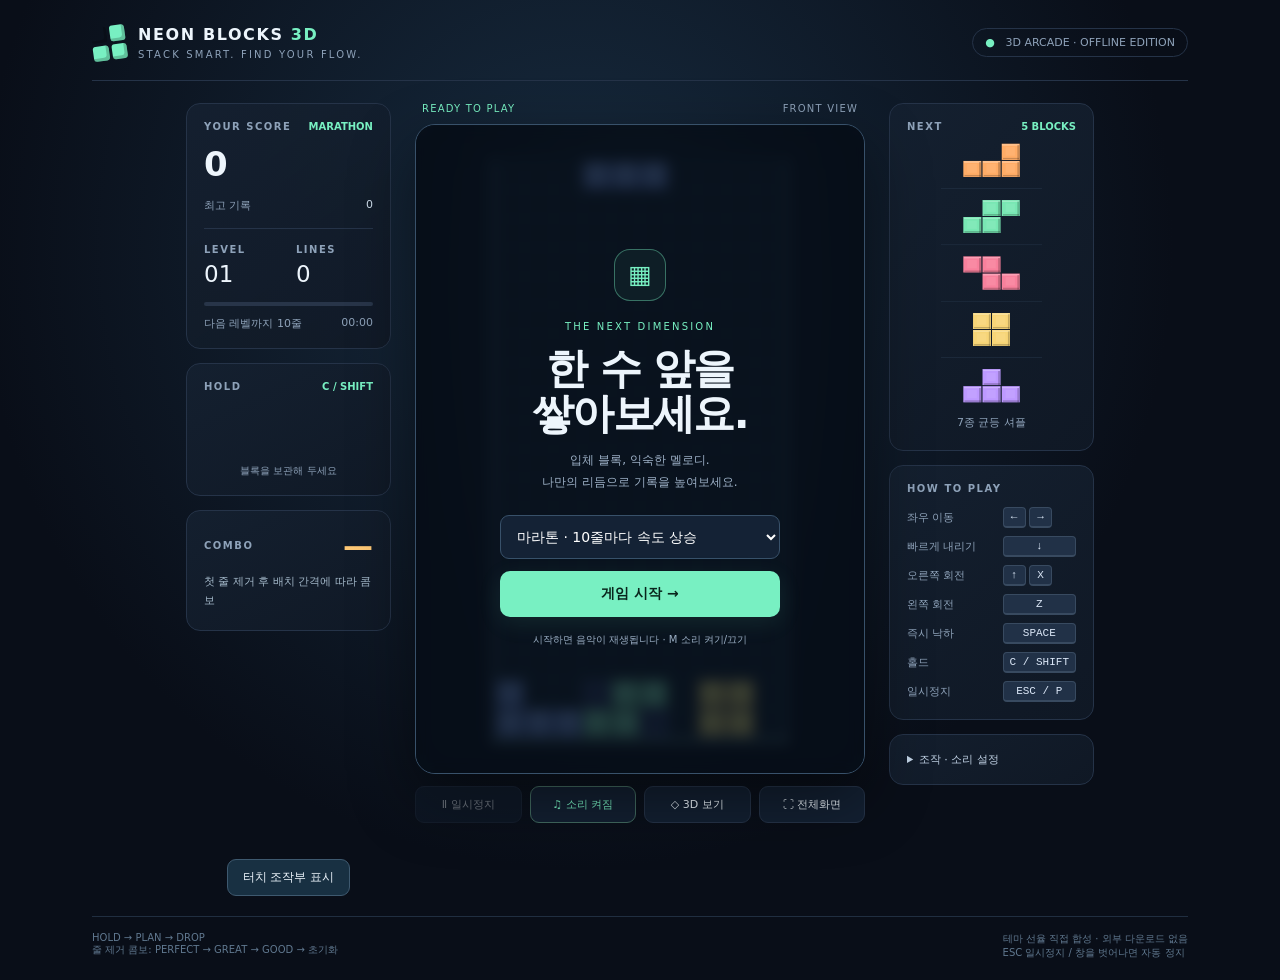
==== commit ac4cd18c: "Replace training dropdown with button tabs and remove recommendation explanation text" ====
--- a/index.html
+++ b/index.html
@@ -157,7 +157,18 @@
 .training-hud button{border:1px solid #3e6d69;border-radius:6px;background:#183b3c;padding:5px 7px;color:#d8f6ec;font-size:10px}
 .training-hint{width:100%;margin:3px 0 1px;color:#b9e9d3;font-size:10px;line-height:1.5}
 @media(pointer:coarse){.training-hud{font-size:9px;padding:4px;gap:3px}.training-hud strong{font-size:9px;min-width:60px}.training-hud select{max-width:94px;min-width:65px;font-size:9px}.training-hud button{font-size:9px;padding:4px}.training-hint{font-size:9px}}
-.training-hud[hidden]{display:none!important}.training-hud{align-items:center;gap:4px;flex-wrap:wrap}.training-hud strong{font-size:10px;min-width:52px;flex:0 0 auto}.training-hud select{flex:1 1 100px;max-width:none;min-width:75px}.training-hud .training-hint{flex-basis:100%;margin:0;font-size:10px;line-height:1.4;color:#b9e9d3}@media(pointer:coarse){.training-hud{padding:4px}.training-hud strong{font-size:9px}.training-hud select{max-width:none;min-width:75px;flex:1 1 80px}.training-hud .training-hint{font-size:9px;max-height:3em;overflow:hidden}}</style>
+.training-hud[hidden]{display:none!important}.training-hud{align-items:center;gap:4px;flex-wrap:wrap}.training-hud strong{font-size:10px;min-width:52px;flex:0 0 auto}.training-hud select{flex:1 1 100px;max-width:none;min-width:75px}.training-hud .training-hint{flex-basis:100%;margin:0;font-size:10px;line-height:1.4;color:#b9e9d3}@media(pointer:coarse){.training-hud{padding:4px}.training-hud strong{font-size:9px}.training-hud select{max-width:none;min-width:75px;flex:1 1 80px}.training-hud .training-hint{font-size:9px;max-height:3em;overflow:hidden}}
+/* Training coach: compact selectable buttons, no recommendation text panel */
+.training-hud{display:grid!important;grid-template-columns:minmax(0,1fr);gap:4px;padding:6px 7px;margin-bottom:4px}
+.training-hud[hidden]{display:none!important}
+.training-hud .coach-toolbar{display:flex;align-items:center;justify-content:space-between;gap:8px;min-width:0}
+.training-hud .coach-toolbar strong{flex:0 1 auto;min-width:0;font-size:10px;color:#83f2c9}
+.training-hud .coach-toolbar #coachToggle{flex:0 0 auto;border-radius:5px;padding:3px 8px;font-size:10px;min-height:24px}
+.training-hud .coach-tabs{display:grid;grid-template-columns:repeat(3,minmax(0,1fr));gap:4px;min-width:0}
+.training-hud .coach-tabs .coach-tab{width:100%;min-width:0;max-width:none;padding:7px 3px;font-size:10px;line-height:1.15;white-space:normal;overflow-wrap:break-word;border:1px solid #385c63;border-radius:7px;background:#142d39;color:#b9d7df;font-weight:600}
+.training-hud .coach-tabs .coach-tab.active{background:#234a44;border-color:#7de5bc;color:#bcffdf;box-shadow:inset 0 0 0 1px #7de5bc33}
+@media(pointer:coarse){.training-hud{padding:4px;gap:3px}.training-hud .coach-toolbar strong{font-size:9px}.training-hud .coach-toolbar #coachToggle{font-size:9px;min-height:20px;padding:2px 6px}.training-hud .coach-tabs{gap:3px}.training-hud .coach-tabs .coach-tab{font-size:clamp(8px,2.2vw,10px);padding:7px 1px;border-radius:5px}}
+</style>
 </head>
 <body>
 <div class="shell">
@@ -168,7 +179,7 @@
 <section class="card holdcard"><div class="caption">HOLD <em>C / SHIFT</em></div><canvas class="preview" id="hold" width="340" height="130" aria-label="보관한 블록"></canvas><div class="holdhint" id="holdhint">블록을 보관해 두세요</div></section>
 <section class="card combocard"><div class="combo-row"><div class="caption">COMBO</div><div class="combo-number" id="combo">—</div></div><div class="log" id="eventText">첫 줄 제거 후 배치 간격에 따라 콤보</div></section>
 </aside>
-<section class="board-column"><div class="board-meta"><span id="status" class="live">READY TO PLAY</span><span id="rendererLabel">3D VIEW</span></div><div class="training-hud" id="trainingHud" hidden><strong id="trainingTitle">실전 코치</strong><select id="coachFocus" aria-label="훈련 중점"><option value="balanced">균형 쌓기</option><option value="tetris">4줄 테트리스</option><option value="combo">콤보 이어가기</option></select><button type="button" id="coachToggle">추천 표시 중</button><p class="training-hint" id="coachHint">현재 블록의 추천 위치를 계산합니다.</p></div><div class="stage" id="stage"><canvas id="board" aria-label="10열 20행 테트리스 게임판"></canvas><canvas id="fx" aria-hidden="true"></canvas><div class="toast" id="toast"></div><div class="overlay" id="overlay"><div style="width:100%;max-width:280px"><div class="intro-icon" id="overlayIcon" aria-hidden="true">▦</div><div class="overline" id="overline">THE NEXT DIMENSION</div><h1 id="title">한 수 앞을<br>쌓아보세요.</h1><p id="description">입체 블록, 익숙한 멜로디.<br>나만의 리듬으로 기록을 높여보세요.</p><select id="mode" aria-label="게임 모드"><option value="marathon">마라톤 · 10줄마다 속도 상승</option><option value="sprint">40줄 도전 · 최단 시간 도전</option><option value="zen">프리 모드 · 일정한 속도</option><option value="blitz">블리츠 · 2분 점수 대결</option><option value="survival">서바이벌 · 빠르게 가속</option><option value="training">실전 훈련소 · 자유 배치 코치</option></select><button id="start" class="primary">게임 시작 →</button><button id="restart" class="secondary" hidden>새 게임</button><p class="note" id="overlayNote">시작하면 음악이 재생됩니다 · M 소리 켜기/끄기</p></div></div></div><div class="toolbar"><button class="tool" id="pause">Ⅱ 일시정지</button><button class="tool active" id="sound" aria-pressed="true">♫ 소리 켜짐</button><button class="tool active" id="view" aria-pressed="true">◇ 입체 보기</button><button class="tool" id="fullscreen">⛶ 전체화면</button></div></section>
+<section class="board-column"><div class="board-meta"><span id="status" class="live">READY TO PLAY</span><span id="rendererLabel">3D VIEW</span></div><div class="training-hud" id="trainingHud" hidden><div class="coach-toolbar"><strong id="trainingTitle">실전 코치</strong><button type="button" id="coachToggle" aria-pressed="true">추천 ON</button></div><div class="coach-tabs" role="group" aria-label="훈련 중점 선택"><button type="button" class="coach-tab active" data-coach-focus="balanced" aria-pressed="true">균형 쌓기</button><button type="button" class="coach-tab" data-coach-focus="tetris" aria-pressed="false">4줄 테트리스</button><button type="button" class="coach-tab" data-coach-focus="combo" aria-pressed="false">콤보</button></div></div><div class="stage" id="stage"><canvas id="board" aria-label="10열 20행 테트리스 게임판"></canvas><canvas id="fx" aria-hidden="true"></canvas><div class="toast" id="toast"></div><div class="overlay" id="overlay"><div style="width:100%;max-width:280px"><div class="intro-icon" id="overlayIcon" aria-hidden="true">▦</div><div class="overline" id="overline">THE NEXT DIMENSION</div><h1 id="title">한 수 앞을<br>쌓아보세요.</h1><p id="description">입체 블록, 익숙한 멜로디.<br>나만의 리듬으로 기록을 높여보세요.</p><select id="mode" aria-label="게임 모드"><option value="marathon">마라톤 · 10줄마다 속도 상승</option><option value="sprint">40줄 도전 · 최단 시간 도전</option><option value="zen">프리 모드 · 일정한 속도</option><option value="blitz">블리츠 · 2분 점수 대결</option><option value="survival">서바이벌 · 빠르게 가속</option><option value="training">실전 훈련소 · 자유 배치 코치</option></select><button id="start" class="primary">게임 시작 →</button><button id="restart" class="secondary" hidden>새 게임</button><p class="note" id="overlayNote">시작하면 음악이 재생됩니다 · M 소리 켜기/끄기</p></div></div></div><div class="toolbar"><button class="tool" id="pause">Ⅱ 일시정지</button><button class="tool active" id="sound" aria-pressed="true">♫ 소리 켜짐</button><button class="tool active" id="view" aria-pressed="true">◇ 입체 보기</button><button class="tool" id="fullscreen">⛶ 전체화면</button></div></section>
 <aside class="rail right"><section class="card"><div class="caption">NEXT <em>5 BLOCKS</em></div><canvas id="next" class="preview nextcanvas" width="300" height="560" aria-label="다음 블록 5개"></canvas><div class="small" style="text-align:center">7종 균등 셔플</div></section><section class="card controlcard"><div class="caption">HOW TO PLAY</div><div class="controls"><span>좌우 이동</span><span><kbd>←</kbd> <kbd>→</kbd></span><span>빠르게 내리기</span><kbd>↓</kbd><span>오른쪽 회전</span><span><kbd>↑</kbd> <kbd>X</kbd></span><span>왼쪽 회전</span><kbd>Z</kbd><span>즉시 낙하</span><kbd>SPACE</kbd><span>홀드</span><kbd>C / SHIFT</kbd><span>일시정지</span><kbd>ESC / P</kbd></div></section><details class="card settings"><summary>조작 · 소리 설정</summary><label>낙하 재입력 대기 <output id="delayValue">260ms</output><input id="delay" aria-label="낙하 재입력 대기시간" type="range" min="180" max="500" step="20" value="260"></label><label>배경음 <output id="musicValue">35%</output><input id="musicVolume" aria-label="배경음 볼륨" type="range" min="0" max="100" value="35"></label><label>효과음 <output id="sfxValue">65%</output><input id="sfxVolume" aria-label="효과음 볼륨" type="range" min="0" max="100" value="65"></label><p class="small">스페이스바를 놓아야 다시 낙하합니다. 착지 후 0.5초 동안 위치를 조정할 수 있습니다.</p></details></aside>
 <div class="mobile" aria-label="게임보이 스타일 터치 조작">
  <div class="mobile-top"><span class="mobile-brand">NEON · POCKET CONSOLE</span><span class="mobile-hint">길게 누르면 연속 이동</span></div>
@@ -281,14 +292,14 @@
 
 
 let coachFocus='balanced',coachVisible=true,coachPiece=null,coachSuggestion=null,coachReason='',coachKey='';
-const coachSelect=$('coachFocus'),coachHint=$('coachHint'),coachToggle=$('coachToggle');
+const coachButtons=[...document.querySelectorAll('[data-coach-focus]')],coachToggle=$('coachToggle');
 try{const saved=localStorage.getItem('neon3d-coach-focus');if(['balanced','tetris','combo'].includes(saved))coachFocus=saved;}catch{}
-coachSelect.value=coachFocus;
+
 try{coachVisible=localStorage.getItem('neon3d-coach-visible')!=='false';}catch{}
 function refreshTrainingHUD(){
  const active=game.mode==='training'&&game.state!=='ready';
  $('trainingHud').hidden=!active;
- if(active){$('trainingTitle').textContent='실전 코치';coachToggle.textContent=coachVisible?'추천 표시 중':'추천 숨김';}
+ if(active){$('trainingTitle').textContent='실전 코치';coachToggle.textContent=coachVisible?'추천 ON':'추천 OFF';coachToggle.setAttribute('aria-pressed',String(coachVisible));for(const btn of coachButtons){const selected=btn.dataset.coachFocus===coachFocus;btn.classList.toggle('active',selected);btn.setAttribute('aria-pressed',String(selected));}}
 }
 function rotateCoach(m){
  const n=m.length,r=Array.from({length:n},()=>Array(n).fill(0));
@@ -378,8 +389,7 @@
  if(game.mode!=='training'){coachPiece=null;coachSuggestion=null;return;}
  if(game.state!=='running'||!game.piece)return;
  if(coachPiece!==game.piece||coachKey!==coachFocus){
-  coachPiece=game.piece;coachKey=coachFocus;coachSuggestion=coachRecommend();coachReason=coachExplain(coachSuggestion);
-  coachHint.textContent=coachVisible?'추천 예시: '+coachReason:'추천 표시를 켜면 블록 배치 예시가 나타납니다.';
+  coachPiece=game.piece;coachKey=coachFocus;coachSuggestion=coachRecommend();
  }
 }
 function drawTrainingGuide(){
@@ -394,8 +404,8 @@
  }
  fctx.restore();
 }
-coachSelect.onchange=()=>{coachFocus=coachSelect.value;coachPiece=null;coachKey='';try{localStorage.setItem('neon3d-coach-focus',coachFocus)}catch{}trainingUpdate();};
-coachToggle.onclick=()=>{coachVisible=!coachVisible;try{localStorage.setItem('neon3d-coach-visible',String(coachVisible))}catch{}refreshTrainingHUD();coachHint.textContent=coachVisible?'추천 예시: '+coachReason:'추천 표시를 켜면 블록 배치 예시가 나타납니다.';};
+for(const btn of coachButtons)btn.onclick=()=>{if(!['balanced','tetris','combo'].includes(btn.dataset.coachFocus))return;coachFocus=btn.dataset.coachFocus;coachPiece=null;coachKey='';try{localStorage.setItem('neon3d-coach-focus',coachFocus)}catch{}refreshTrainingHUD();trainingUpdate();};
+coachToggle.onclick=()=>{coachVisible=!coachVisible;try{localStorage.setItem('neon3d-coach-visible',String(coachVisible))}catch{}refreshTrainingHUD();};
 
 function start(){if(mobileDevice()&&document.documentElement.requestFullscreen&&!document.fullscreenElement){document.documentElement.requestFullscreen({navigationUI:'hide'}).catch(()=>{});}audio.init();audio.stop();audio.index=0;clearInput();particles=[];toastLeft=0;$('toast').classList.remove('show');endSaved=false;game.reset($('mode').value);$('overlay').hidden=true;$('pause').textContent='Ⅱ 일시정지';$('eventText').textContent='줄 제거마다 PERFECT → GREAT → GOOD · 이후 초기화';lastFrame=performance.now();lastUI='';audio.play('level');coachPiece=null;coachSuggestion=null;refreshTrainingHUD();trainingUpdate();}
 function togglePause(){if(game.state==='paused'){audio.init();game.resume();$('pause').textContent='Ⅱ 일시정지';}else game.pause();}
